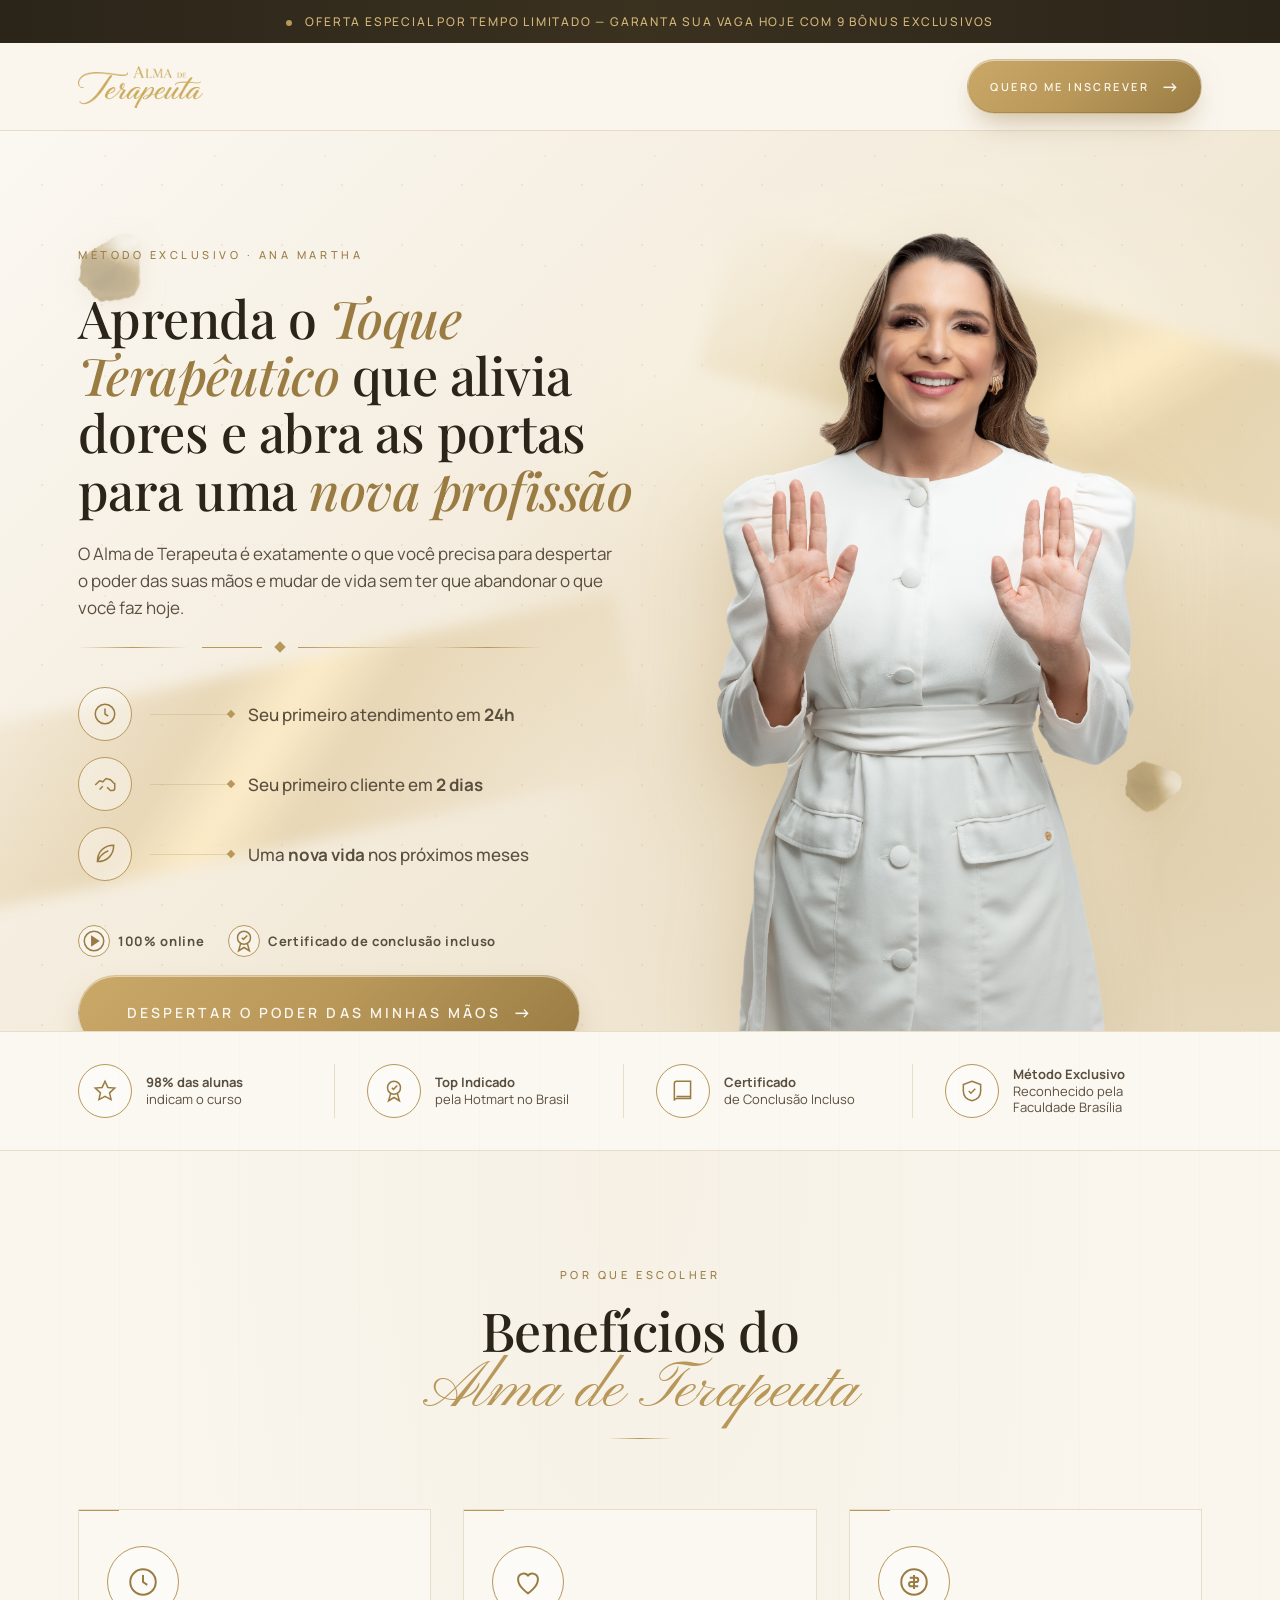
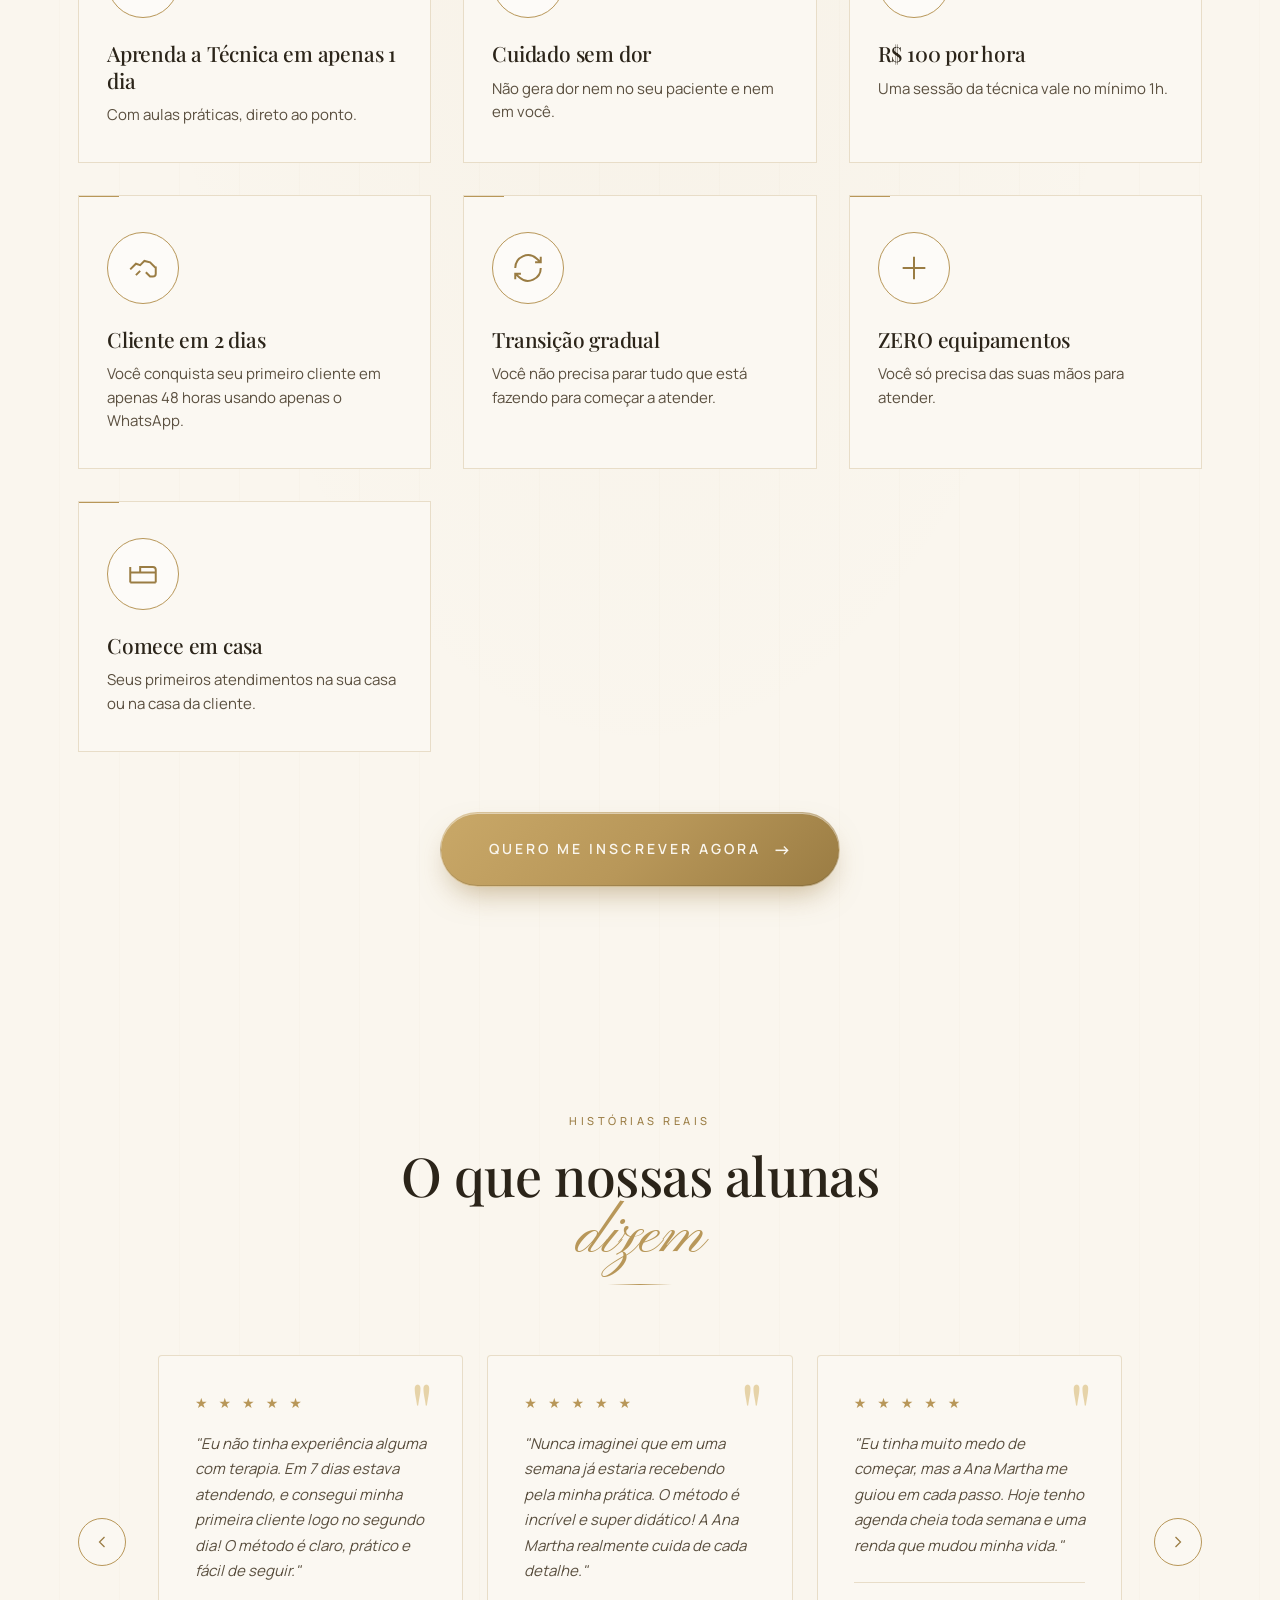
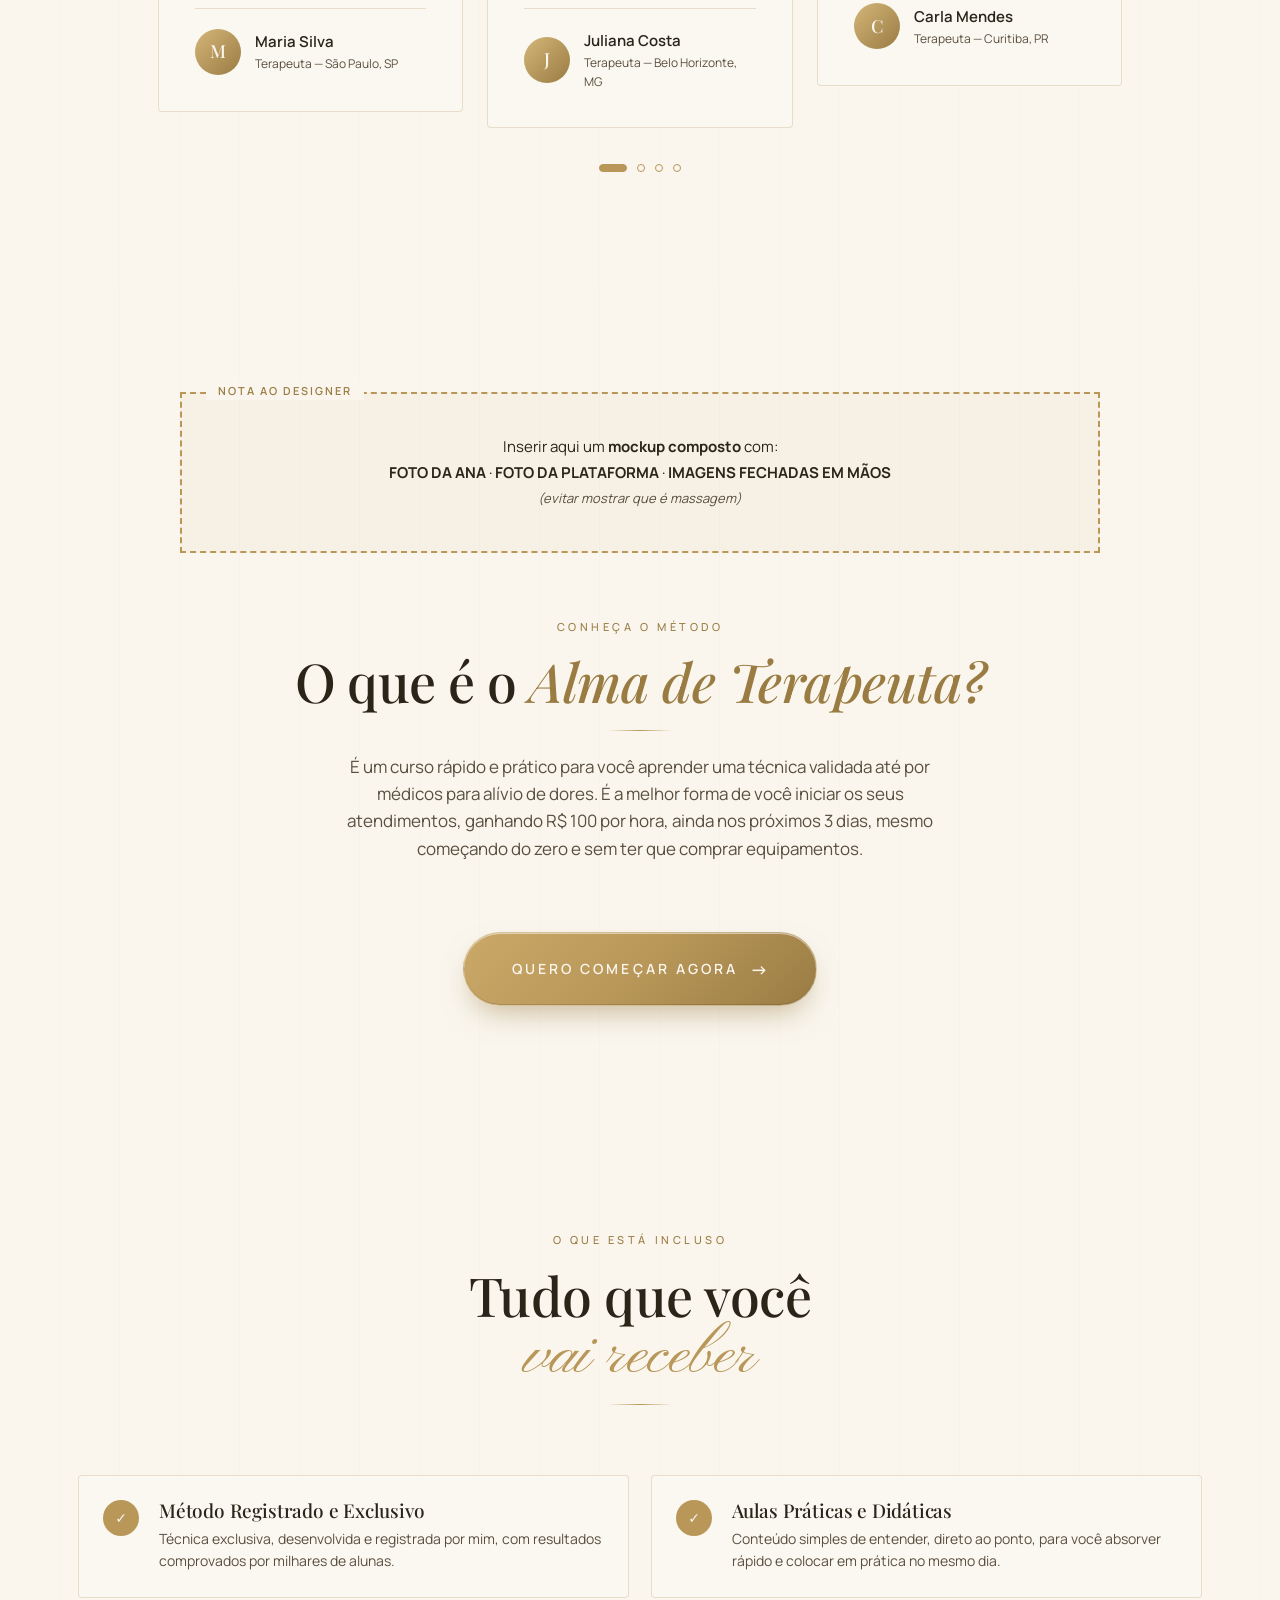
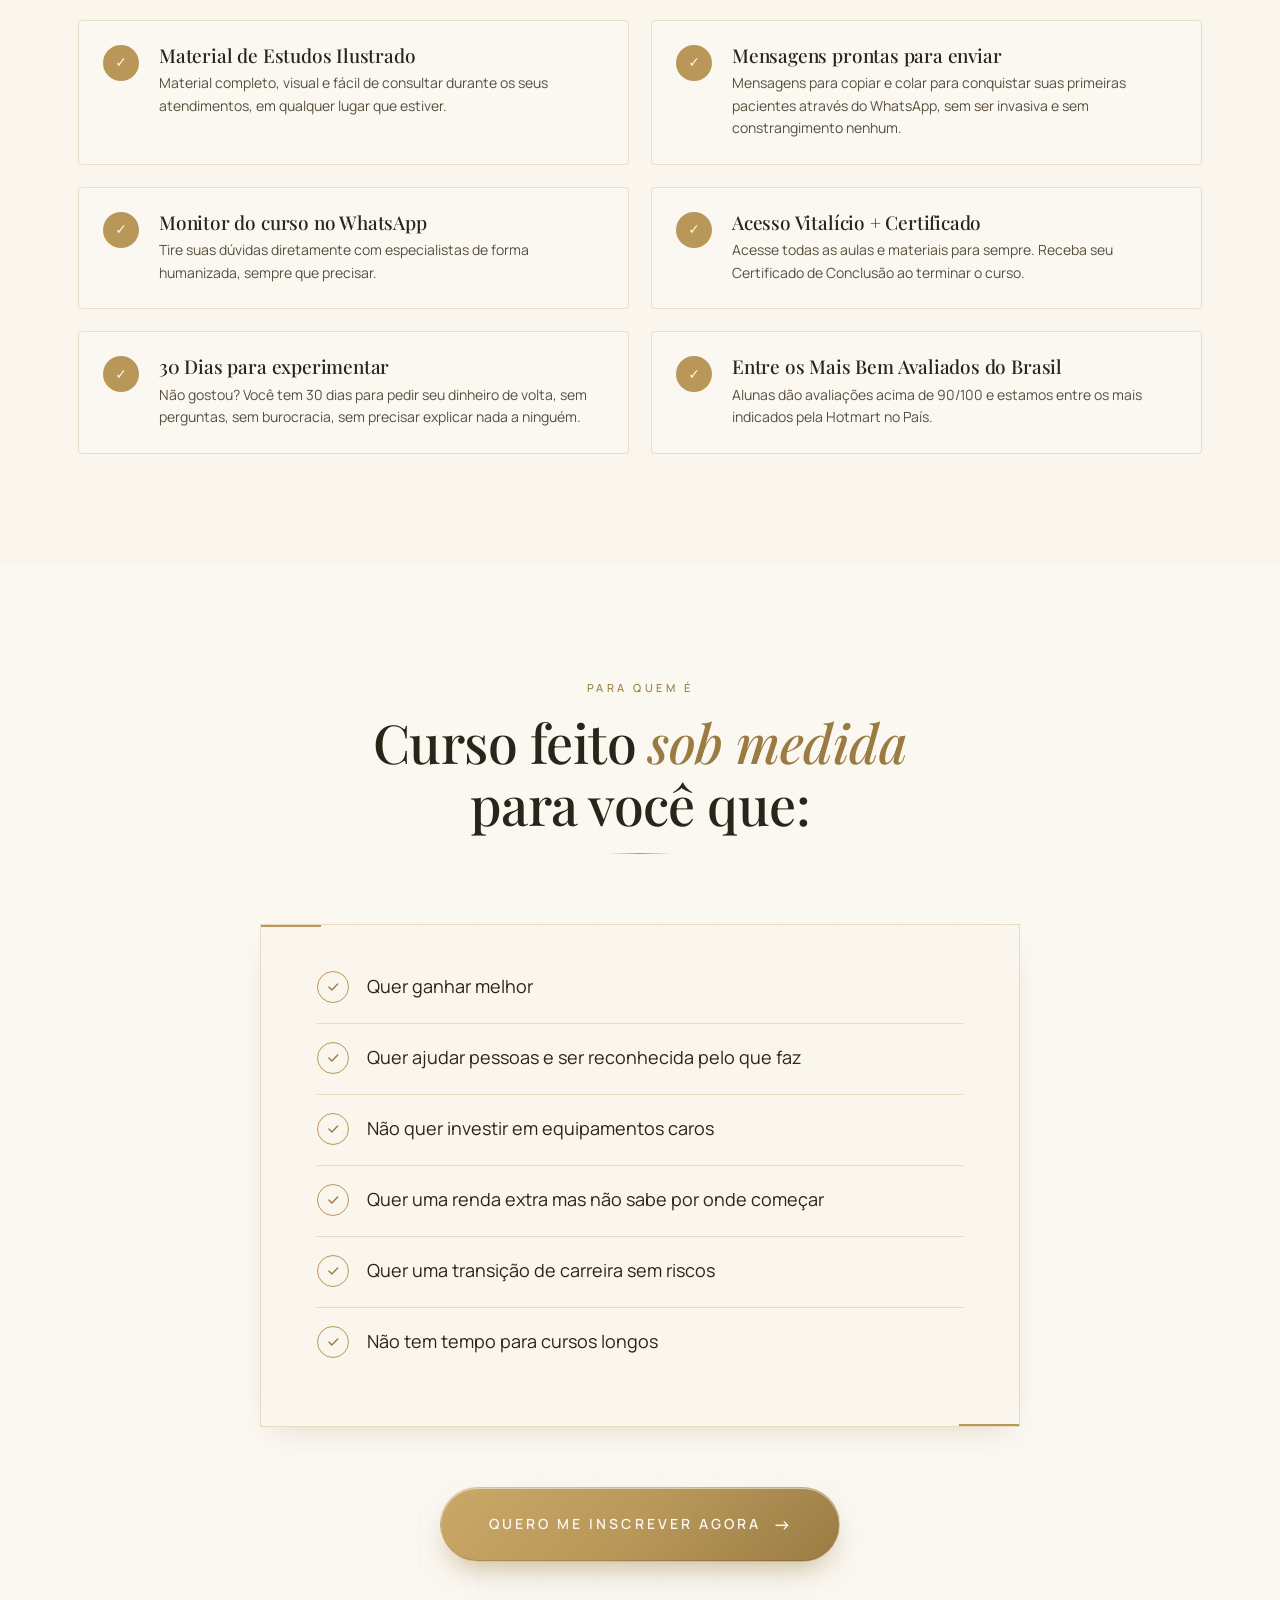
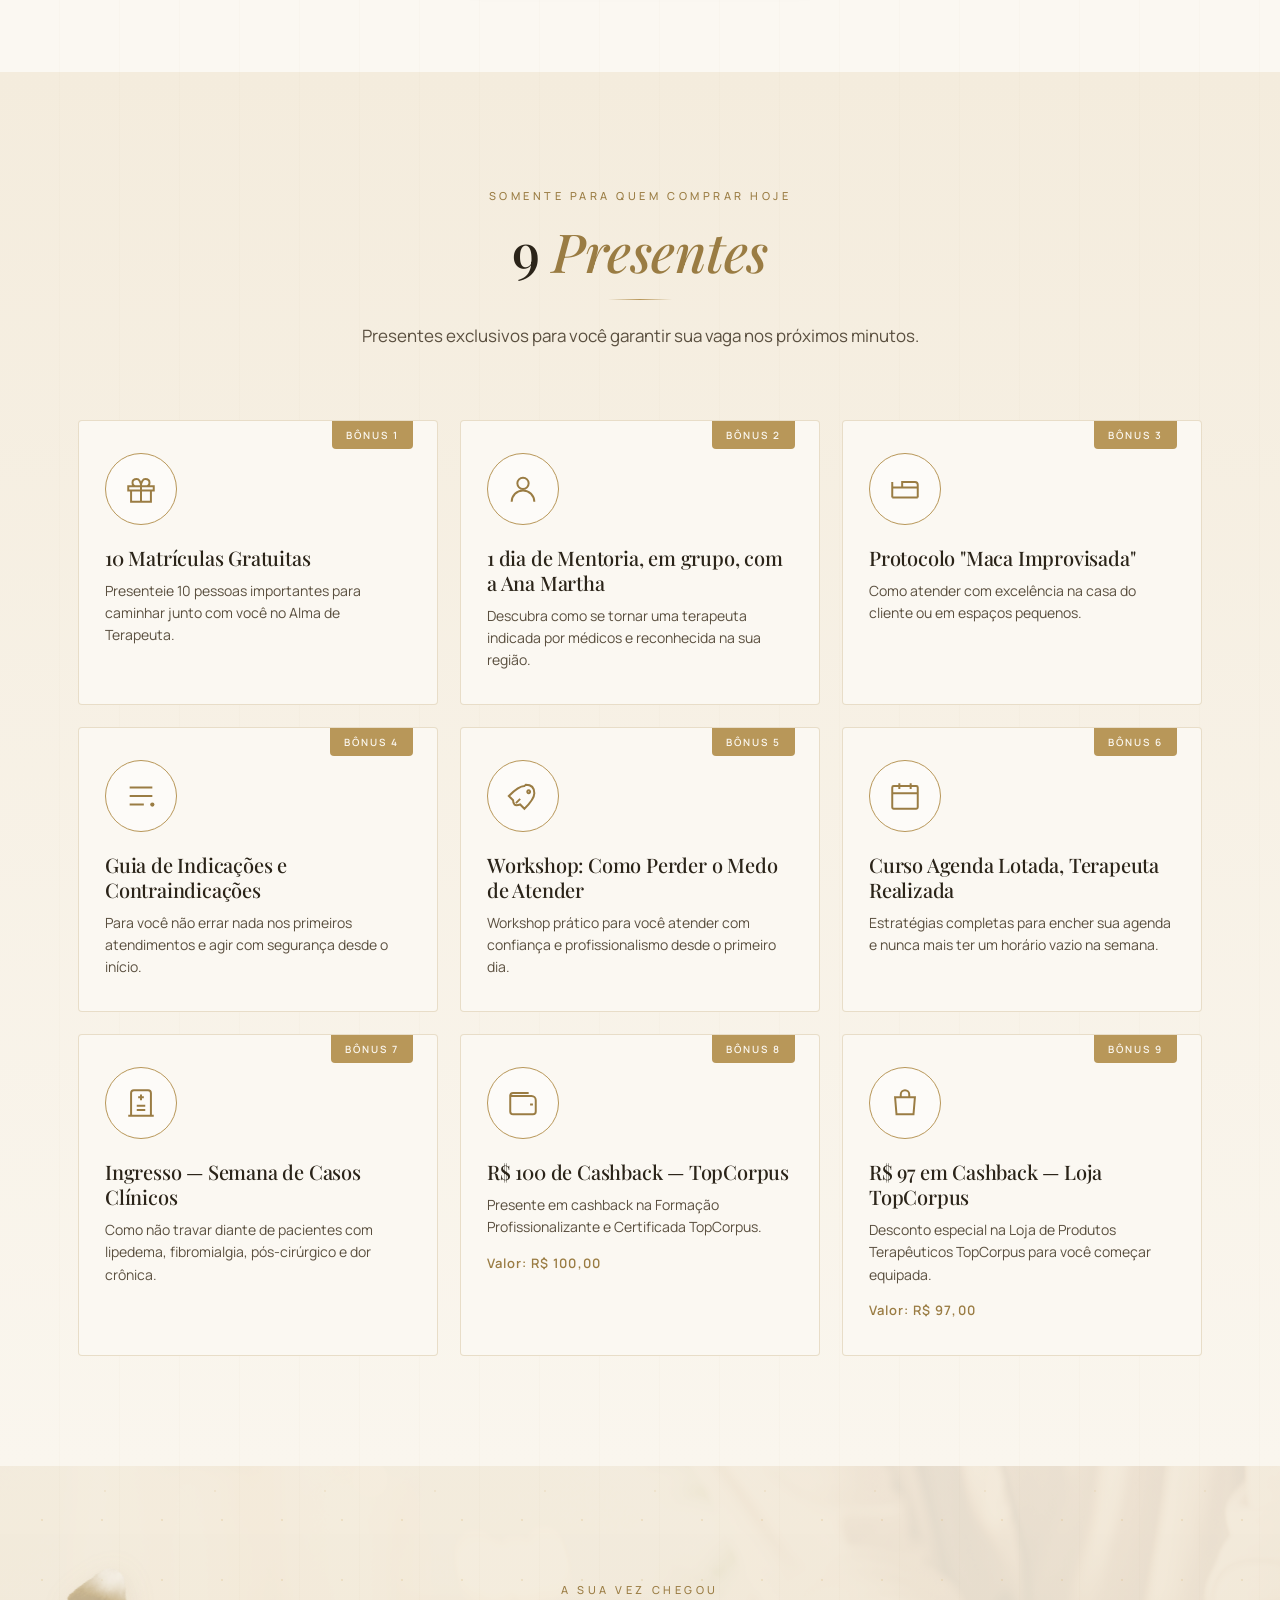
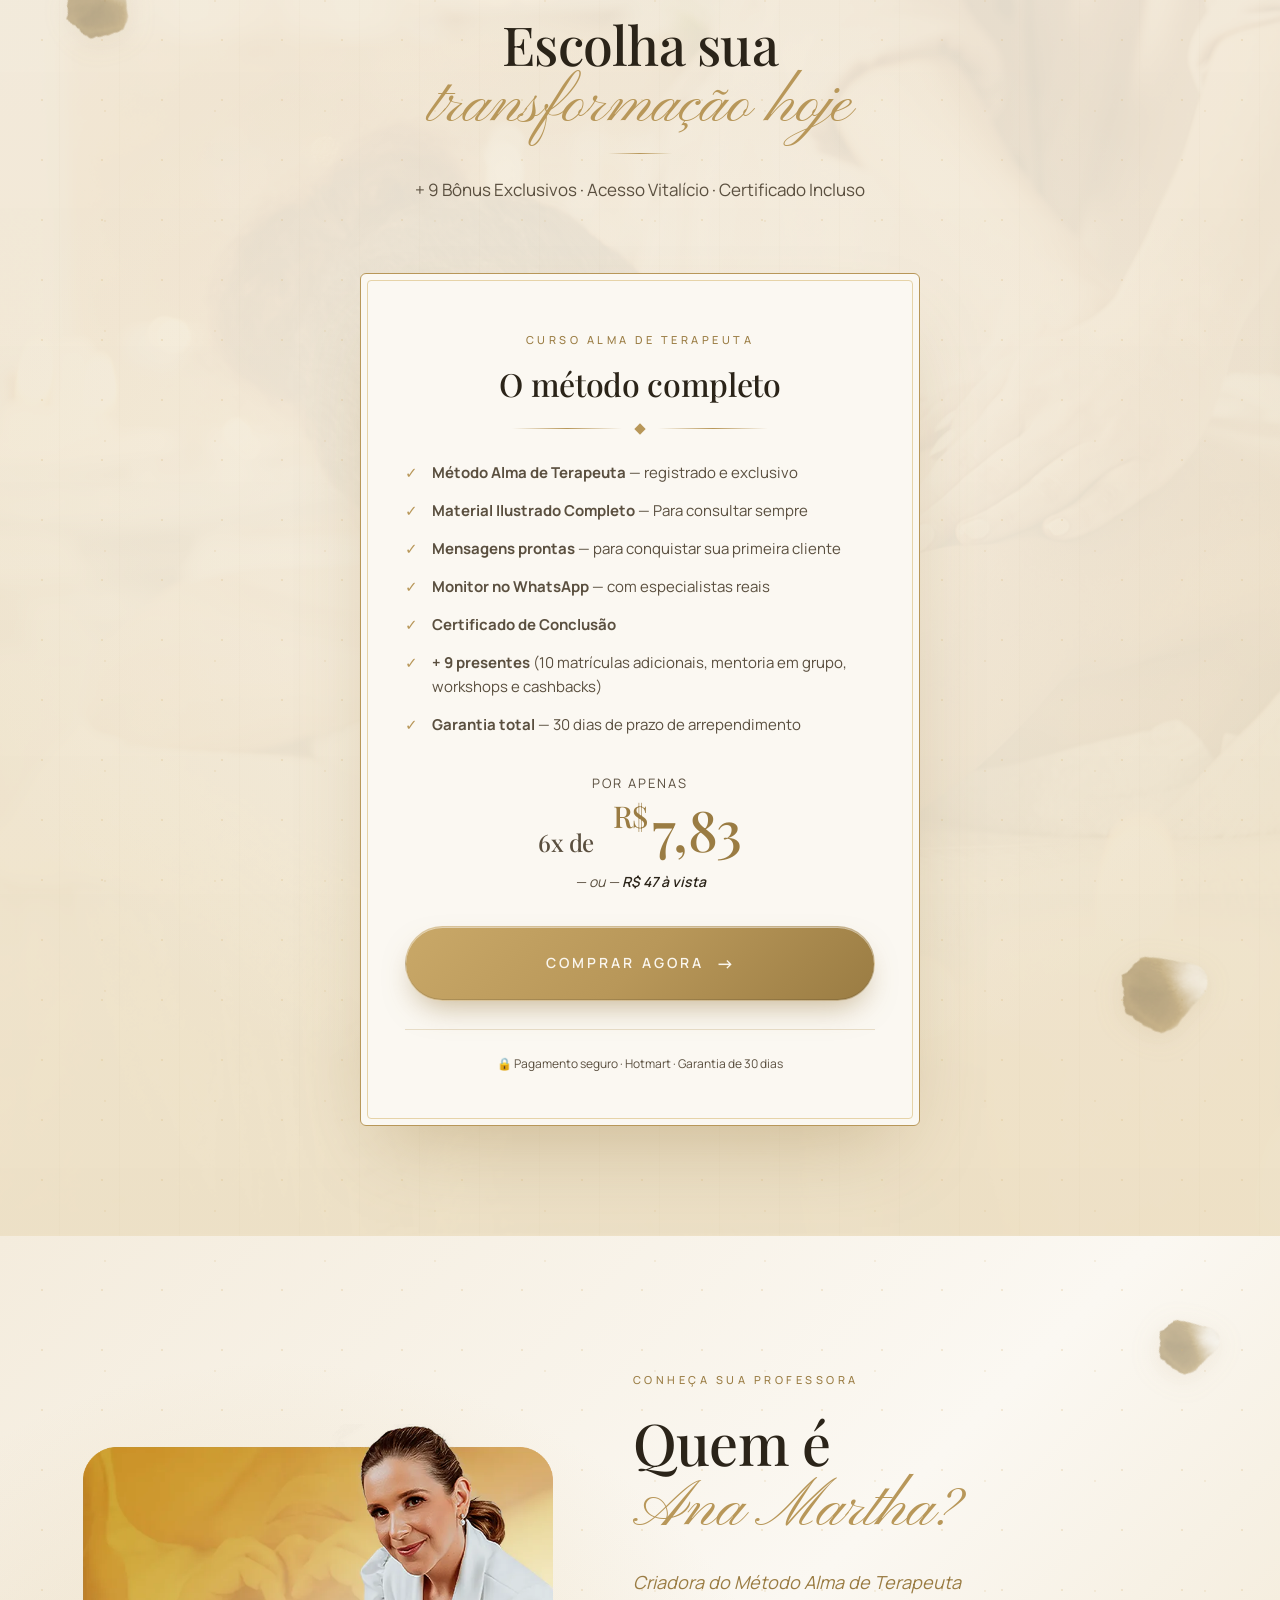
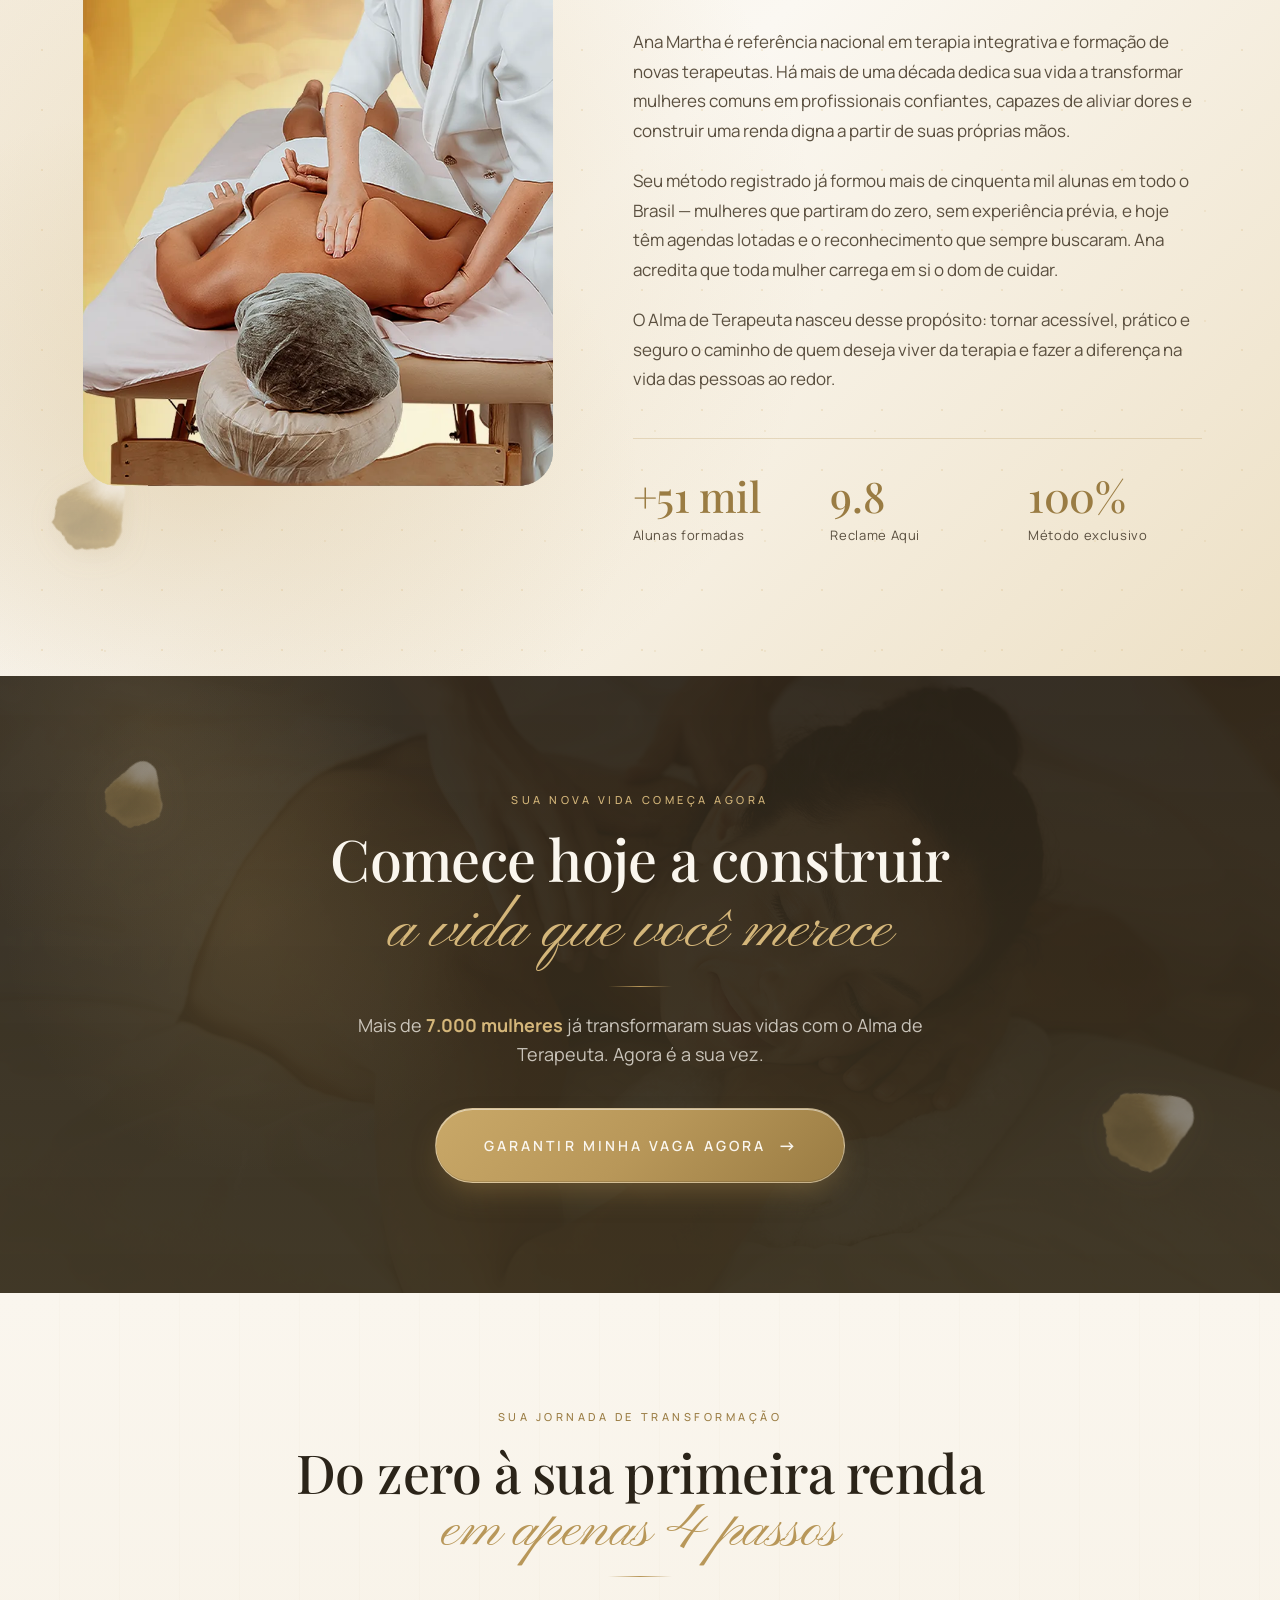
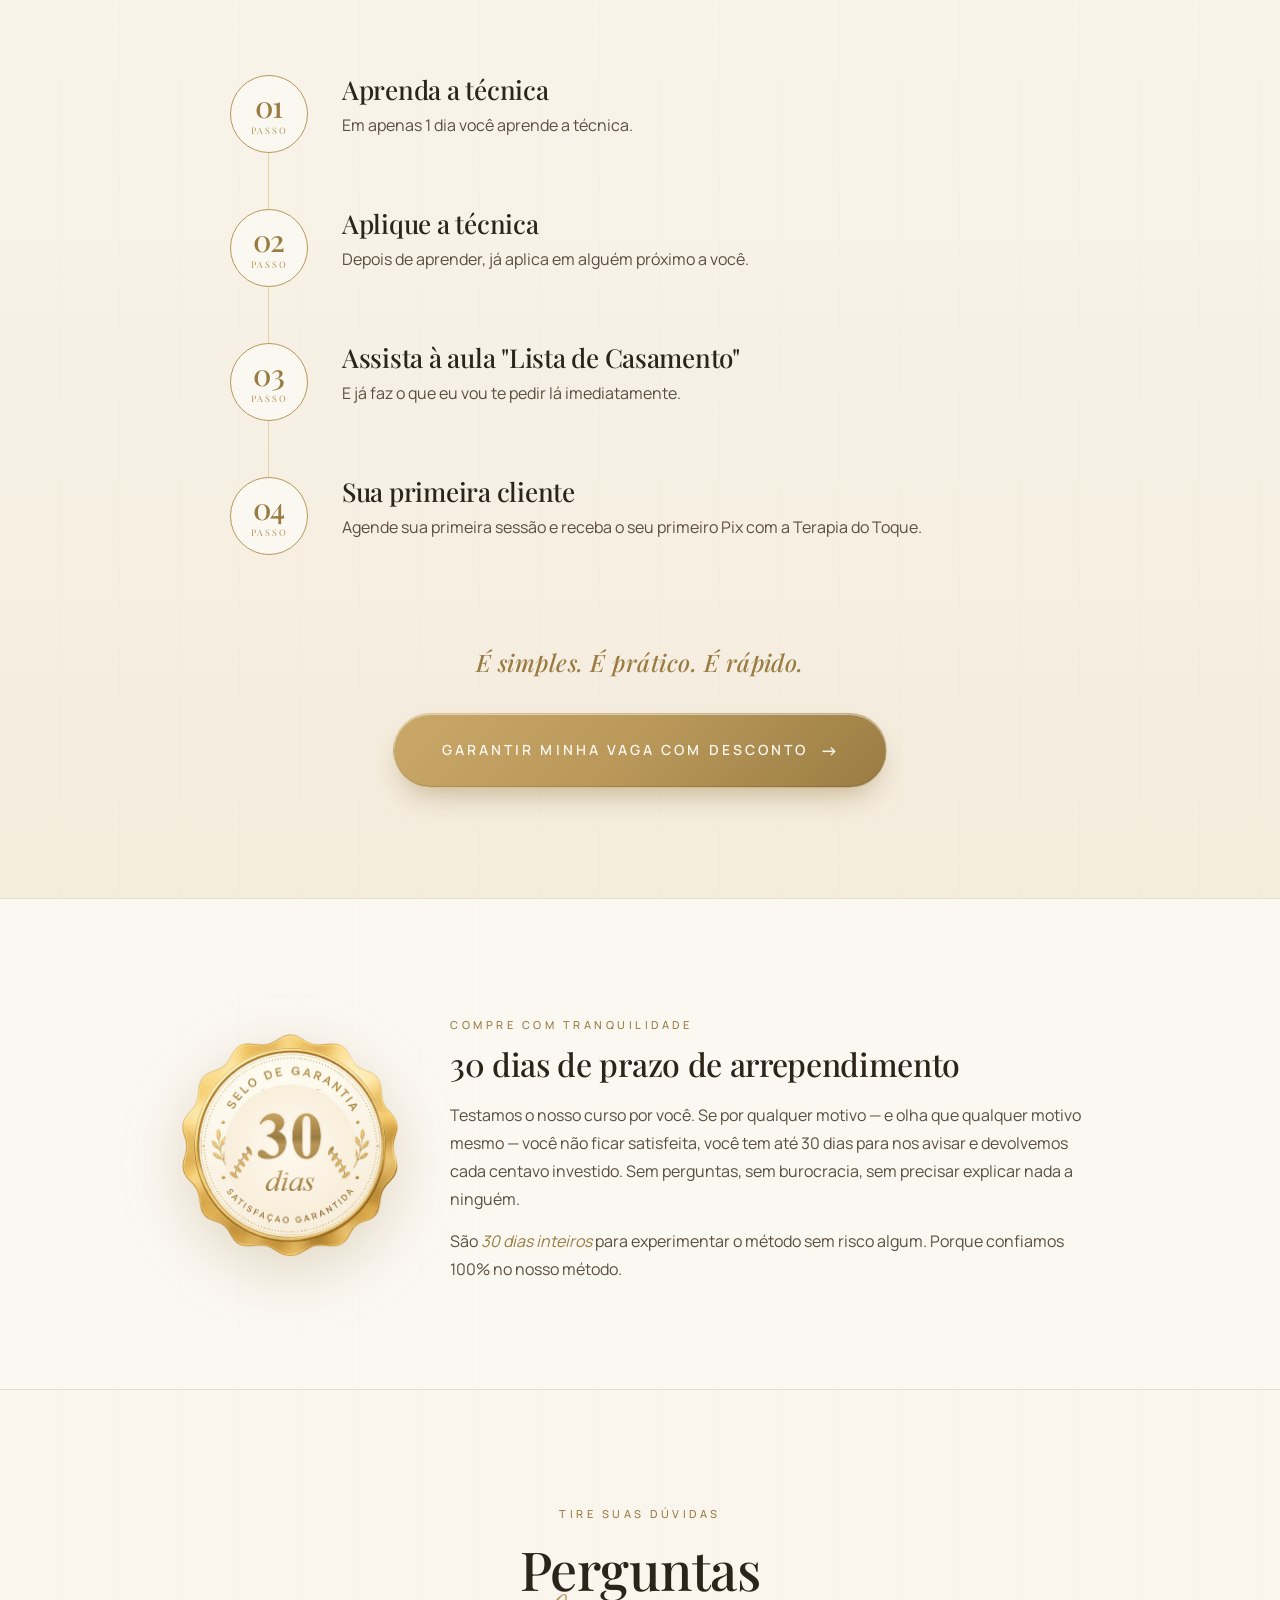
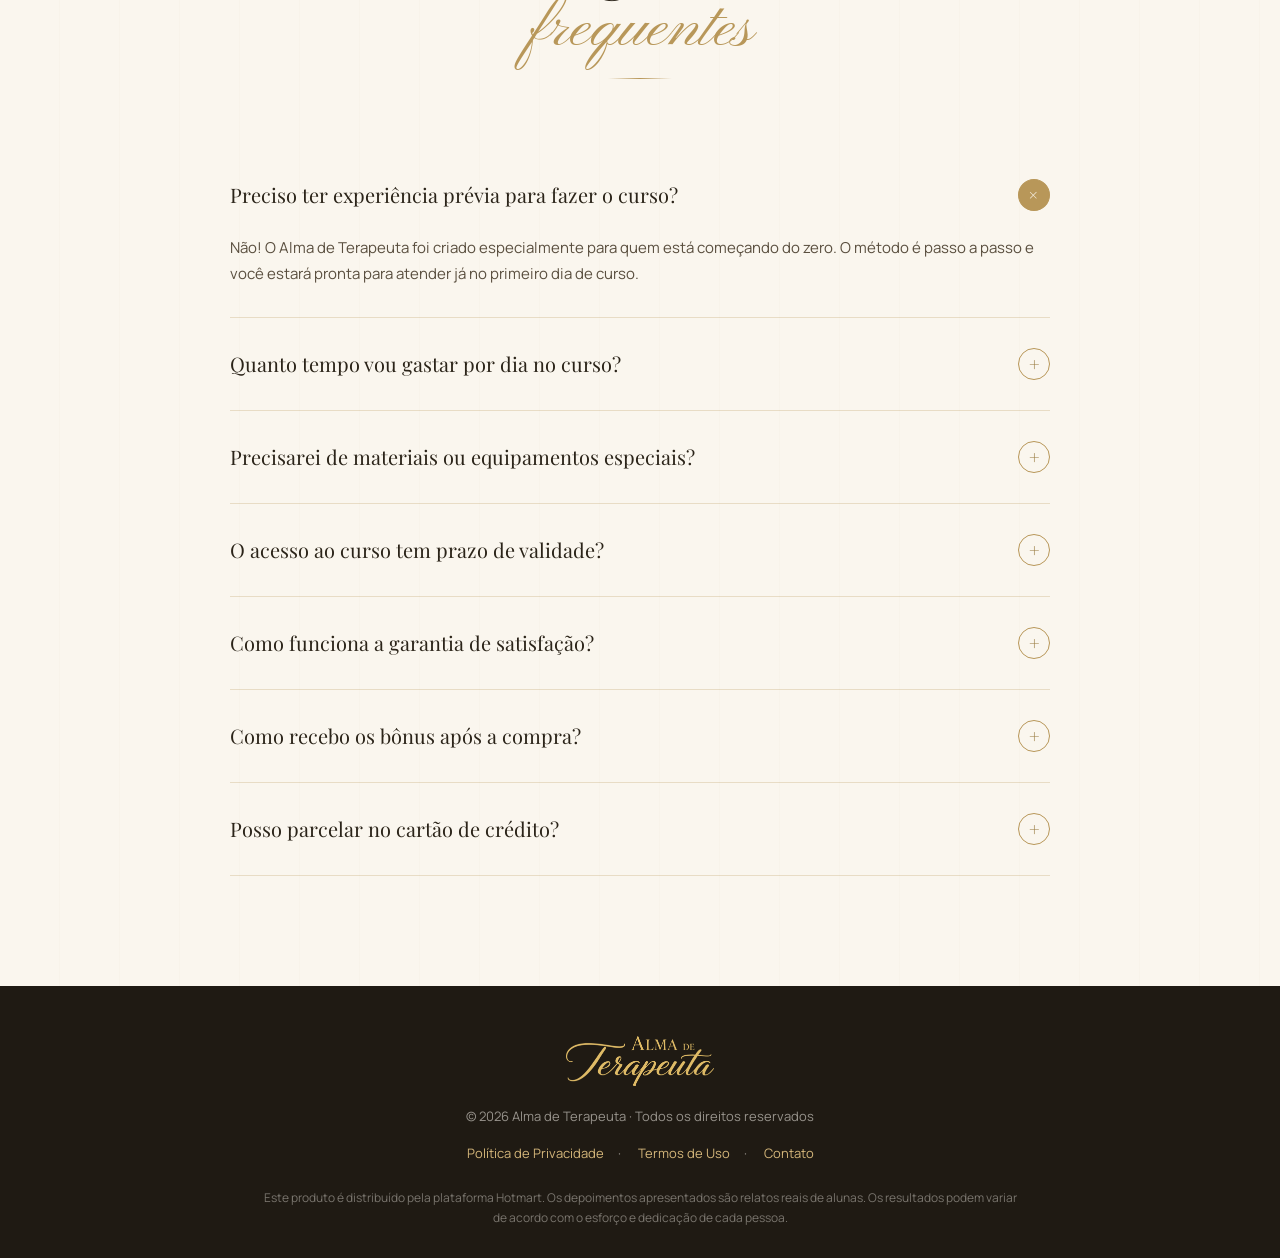
==== lt01v2/index.html @ 0733379e "Rename Index.html to index.html" ====
<!doctype html>
<html lang="pt-BR">
<head>
  <meta charset="utf-8">
  <meta name="viewport" content="width=device-width, initial-scale=1">
  <title>Alma de Terapeuta · Desperte o poder das suas mãos</title>
  <link rel="preconnect" href="https://fonts.googleapis.com">
  <link rel="preconnect" href="https://fonts.gstatic.com" crossorigin>
  <link href="https://fonts.googleapis.com/css2?family=Playfair+Display:ital,wght@0,400;0,500;0,600;1,400&family=Manrope:wght@300;400;500;600;700&family=Pinyon+Script&display=swap" rel="stylesheet">
  <link rel="stylesheet" href="styles.css">
</head>
<body>

  <!-- ===== Promo bar ===== -->
  <div class="promo-bar">
    <span class="pulse-dot"></span>
    OFERTA ESPECIAL POR TEMPO LIMITADO — GARANTA SUA VAGA HOJE COM 9 BÔNUS EXCLUSIVOS
  </div>

  <!-- ===== Nav ===== -->
  <nav class="nav">
    <div class="nav-inner">
      <a href="#" class="nav-logo" aria-label="Alma de Terapeuta">
        <img src="assets/logo.png" alt="Alma de Terapeuta">
      </a>
      <a href="#oferta" class="btn nav-cta">Quero me inscrever <span class="arrow">→</span></a>
    </div>
  </nav>

  <!-- ===== Hero ===== -->
  <header class="hero">
    <div class="ana-bg"></div>
    <div class="sparkles"></div>

    <div class="petal float" style="top:12%; left:6%; width:70px; --rot:-20deg; transform:rotate(-20deg);">
      <img src="assets/petala.webp" alt="">
    </div>
    <div class="petal float-rev" style="top:70%; right:8%; width:55px; z-index:3; --rot:30deg; transform:rotate(30deg);">
      <img src="assets/petala.webp" alt="">
    </div>

    <div class="ribbon" style="top:60%; left:-10%; width:60%; height:180px; transform:rotate(-12deg);"></div>
    <div class="ribbon" style="top:20%; right:-15%; width:60%; height:160px; transform:rotate(15deg);"></div>

    <div class="container">
      <div class="hero-grid">
        <div class="hero-text reveal in" style="width:569px; height:739px;">
          <span class="smallcaps">Método Exclusivo · Ana Martha</span>
          <h1 class="serif" style="font-size:52px; line-height:1.1;">
            Aprenda o <em style="font-style:italic; color:var(--gold-deep);">Toque Terapêutico</em> que alivia dores e abra as portas para uma <em style="font-style:italic; color:var(--gold-deep);">nova profissão</em>
          </h1>
          <p style="margin-top:22px; font-size:17px; color:var(--ink-soft); line-height:1.6; max-width:540px;">
            O Alma de Terapeuta é exatamente o que você precisa para despertar o poder das suas mãos e mudar de vida sem ter que abandonar o que você faz hoje.
          </p>
          <div class="divider-ornament" style="justify-content:flex-start;">
            <span style="width:60px; height:1px; background:var(--gold);"></span>
            <span class="diamond"></span>
            <span style="flex:1; max-width:120px; height:1px; background:linear-gradient(to right, var(--gold), transparent);"></span>
          </div>

          <ul class="hero-list" style="width:auto; height:auto;">
            <li>
              <span class="icon-circle">
                <svg viewBox="0 0 24 24"><circle cx="12" cy="12" r="9"/><path d="M12 7v5l3 2"/></svg>
              </span>
              <span class="line"></span>
              <span class="label">Seu primeiro atendimento em <strong>24h</strong></span>
            </li>
            <li>
              <span class="icon-circle">
                <svg viewBox="0 0 24 24"><path d="M3 13l4-4 3 1 3-3 4 1 4 4M7 17l3-3M21 11v5a2 2 0 0 1-2 2h-2l-3-3"/></svg>
              </span>
              <span class="line"></span>
              <span class="label">Seu primeiro cliente em <strong>2 dias</strong></span>
            </li>
            <li>
              <span class="icon-circle">
                <svg viewBox="0 0 24 24"><path d="M5 19c0-9 6-15 15-15 0 9-6 15-15 15zM5 19c2-5 5-8 10-10"/></svg>
              </span>
              <span class="line"></span>
              <span class="label">Uma <strong>nova vida</strong> nos próximos meses</span>
            </li>
          </ul>

          <div style="display:flex; gap:24px; align-items:center; margin:20px 0 18px; flex-wrap:wrap;">
            <span style="display:inline-flex; align-items:center; gap:8px; font-size:13px; color:var(--ink-soft); letter-spacing:0.05em;">
              <span class="icon-circle" style="width:32px; height:32px;">
                <svg viewBox="0 0 24 24"><circle cx="12" cy="12" r="9"/><path d="M10 8l6 4-6 4V8z" fill="currentColor"/></svg>
              </span>
              <strong>100% online</strong>
            </span>
            <span style="display:inline-flex; align-items:center; gap:8px; font-size:13px; color:var(--ink-soft); letter-spacing:0.05em;">
              <span class="icon-circle" style="width:32px; height:32px;">
                <svg viewBox="0 0 24 24"><circle cx="12" cy="9" r="6"/><path d="M9 14l-2 7 5-3 5 3-2-7M10 9l1.5 1.5L15 7"/></svg>
              </span>
              <strong>Certificado de conclusão incluso</strong>
            </span>
          </div>

          <a href="#oferta" class="btn btn-lg">Despertar o poder das minhas mãos <span class="arrow">→</span></a>
          <p style="margin-top:20px; font-size:13px; color:var(--ink-soft); letter-spacing:0.05em;">
            🔒 Pagamento 100% seguro · Garantia de satisfação · +51 mil alunas formadas
          </p>
        </div>

        <div class="hero-photo-wrap reveal in" style="background:transparent; box-shadow:none; overflow:visible; aspect-ratio:auto; align-self:end; margin-bottom:-1px;">
          <img src="assets/ana_hero.png" alt="Ana Martha" style="width:115%; max-width:none; margin-left:-7%; height:auto; display:block; position:relative; z-index:2; filter:drop-shadow(0 30px 40px rgba(154,124,67,0.25));">
        </div>
      </div>
    </div>
  </header>

  <!-- ===== Trust strip ===== -->
  <section class="trust">
    <div class="container">
      <div class="trust-grid">
        <div class="trust-item">
          <span class="icon-circle">
            <svg viewBox="0 0 24 24"><path d="M12 3l2.6 5.7 6.4.6-4.8 4.4 1.4 6.3L12 17l-5.6 3 1.4-6.3L3 9.3l6.4-.6L12 3z"/></svg>
          </span>
          <div class="label"><strong>98% das alunas</strong><br>indicam o curso</div>
        </div>
        <div class="trust-item">
          <span class="icon-circle">
            <svg viewBox="0 0 24 24"><circle cx="12" cy="9" r="6"/><path d="M9 14l-2 7 5-3 5 3-2-7M10 9l1.5 1.5L15 7"/></svg>
          </span>
          <div class="label"><strong>Top Indicado</strong><br>pela Hotmart no Brasil</div>
        </div>
        <div class="trust-item">
          <span class="icon-circle">
            <svg viewBox="0 0 24 24"><path d="M4 5a2 2 0 0 1 2-2h13v16H6a2 2 0 0 0-2 2V5zM6 17h13"/></svg>
          </span>
          <div class="label"><strong>Certificado</strong><br>de Conclusão Incluso</div>
        </div>
        <div class="trust-item">
          <span class="icon-circle">
            <svg viewBox="0 0 24 24"><path d="M12 3l8 3v6c0 5-3.5 8-8 9-4.5-1-8-4-8-9V6l8-3zM9 12l2 2 4-4"/></svg>
          </span>
          <div class="label"><strong>Método Exclusivo</strong><br>Reconhecido pela Faculdade Brasília</div>
        </div>
      </div>
    </div>
  </section>

  <!-- ===== Benefits ===== -->
  <section class="section benefits-section">
    <div class="container">
      <div class="section-head reveal">
        <span class="smallcaps">Por que escolher</span>
        <h2 class="serif">
          Benefícios do<br>
          <span class="script" style="font-size:1.2em;">Alma de Terapeuta</span>
        </h2>
        <div class="gold-line"></div>
      </div>

      <div class="benefits-grid">
        <div class="benefit-card reveal">
          <span class="icon-circle lg">
            <svg viewBox="0 0 24 24"><circle cx="12" cy="12" r="9"/><path d="M12 7v5l3 2"/></svg>
          </span>
          <h3 class="serif">Aprenda a Técnica em apenas 1 dia</h3>
          <p>Com aulas práticas, direto ao ponto.</p>
        </div>
        <div class="benefit-card reveal">
          <span class="icon-circle lg">
            <svg viewBox="0 0 24 24"><path d="M12 20s-7-4.5-7-10a4 4 0 0 1 7-2.6A4 4 0 0 1 19 10c0 5.5-7 10-7 10z"/></svg>
          </span>
          <h3 class="serif">Cuidado sem dor</h3>
          <p>Não gera dor nem no seu paciente e nem em você.</p>
        </div>
        <div class="benefit-card reveal">
          <span class="icon-circle lg">
            <svg viewBox="0 0 24 24"><circle cx="12" cy="12" r="9"/><path d="M12 7v10M9 9h4.5a1.5 1.5 0 1 1 0 3H10a1.5 1.5 0 1 0 0 3h5"/></svg>
          </span>
          <h3 class="serif">R$ 100 por hora</h3>
          <p>Uma sessão da técnica vale no mínimo 1h.</p>
        </div>
        <div class="benefit-card reveal">
          <span class="icon-circle lg">
            <svg viewBox="0 0 24 24"><path d="M3 13l4-4 3 1 3-3 4 1 4 4M7 17l3-3M21 11v5a2 2 0 0 1-2 2h-2l-3-3"/></svg>
          </span>
          <h3 class="serif">Cliente em 2 dias</h3>
          <p>Você conquista seu primeiro cliente em apenas 48 horas usando apenas o WhatsApp.</p>
        </div>
        <div class="benefit-card reveal">
          <span class="icon-circle lg">
            <svg viewBox="0 0 24 24"><path d="M3 12a9 9 0 0 1 15-6.7L21 8M21 12a9 9 0 0 1-15 6.7L3 16M21 4v4h-4M3 20v-4h4"/></svg>
          </span>
          <h3 class="serif">Transição gradual</h3>
          <p>Você não precisa parar tudo que está fazendo para começar a atender.</p>
        </div>
        <div class="benefit-card reveal">
          <span class="icon-circle lg">
            <svg viewBox="0 0 24 24"><path d="M12 4v16M4 12h16"/></svg>
          </span>
          <h3 class="serif">ZERO equipamentos</h3>
          <p>Você só precisa das suas mãos para atender.</p>
        </div>
        <div class="benefit-card reveal">
          <span class="icon-circle lg">
            <svg viewBox="0 0 24 24"><path d="M3 18v-7h18v7M3 18h18M3 11V7M21 11V9a2 2 0 0 0-2-2h-9v4"/></svg>
          </span>
          <h3 class="serif">Comece em casa</h3>
          <p>Seus primeiros atendimentos na sua casa ou na casa da cliente.</p>
        </div>
      </div>

      <div style="text-align:center; margin-top:60px;" class="reveal">
        <a href="#oferta" class="btn btn-lg">Quero me inscrever agora <span class="arrow">→</span></a>
      </div>
    </div>
  </section>

  <!-- ===== Testimonials ===== -->
  <section class="section testimonials-section">
    <div class="container">
      <div class="section-head reveal">
        <span class="smallcaps">Histórias reais</span>
        <h2 class="serif">
          O que nossas alunas<br>
          <span class="script" style="font-size:1.2em;">dizem</span>
        </h2>
        <div class="gold-line"></div>
      </div>

      <div class="testi-carousel reveal">
        <button class="testi-arrow testi-arrow-prev" aria-label="Anterior">
          <svg viewBox="0 0 24 24" width="20" height="20" fill="none" stroke="currentColor" stroke-width="1.5"><path d="M15 18l-6-6 6-6"/></svg>
        </button>

        <div class="testi-viewport">
          <div class="testi-track" id="testi-track">
            <div class="testi-slide">
              <div class="testi">
                <div class="testi-quote">"</div>
                <div class="testi-stars">★ ★ ★ ★ ★</div>
                <p class="testi-text">"Eu não tinha experiência alguma com terapia. Em 7 dias estava atendendo, e consegui minha primeira cliente logo no segundo dia! O método é claro, prático e fácil de seguir."</p>
                <div class="testi-author">
                  <span class="testi-avatar serif">M</span>
                  <div>
                    <div class="testi-name">Maria Silva</div>
                    <div class="testi-loc">Terapeuta — São Paulo, SP</div>
                  </div>
                </div>
              </div>
            </div>
            <div class="testi-slide">
              <div class="testi">
                <div class="testi-quote">"</div>
                <div class="testi-stars">★ ★ ★ ★ ★</div>
                <p class="testi-text">"Nunca imaginei que em uma semana já estaria recebendo pela minha prática. O método é incrível e super didático! A Ana Martha realmente cuida de cada detalhe."</p>
                <div class="testi-author">
                  <span class="testi-avatar serif">J</span>
                  <div>
                    <div class="testi-name">Juliana Costa</div>
                    <div class="testi-loc">Terapeuta — Belo Horizonte, MG</div>
                  </div>
                </div>
              </div>
            </div>
            <div class="testi-slide">
              <div class="testi">
                <div class="testi-quote">"</div>
                <div class="testi-stars">★ ★ ★ ★ ★</div>
                <p class="testi-text">"Eu tinha muito medo de começar, mas a Ana Martha me guiou em cada passo. Hoje tenho agenda cheia toda semana e uma renda que mudou minha vida."</p>
                <div class="testi-author">
                  <span class="testi-avatar serif">C</span>
                  <div>
                    <div class="testi-name">Carla Mendes</div>
                    <div class="testi-loc">Terapeuta — Curitiba, PR</div>
                  </div>
                </div>
              </div>
            </div>
            <div class="testi-slide">
              <div class="testi">
                <div class="testi-quote">"</div>
                <div class="testi-stars">★ ★ ★ ★ ★</div>
                <p class="testi-text">"Comecei sem experiência alguma. Hoje tenho uma clientela fiel e uma renda que mudou completamente minha vida. Recomendo de olhos fechados."</p>
                <div class="testi-author">
                  <span class="testi-avatar serif">A</span>
                  <div>
                    <div class="testi-name">Amanda Ferreira</div>
                    <div class="testi-loc">Terapeuta — Rio de Janeiro, RJ</div>
                  </div>
                </div>
              </div>
            </div>
            <div class="testi-slide">
              <div class="testi">
                <div class="testi-quote">"</div>
                <div class="testi-stars">★ ★ ★ ★ ★</div>
                <p class="testi-text">"O suporte no WhatsApp é excepcional. Me senti acompanhada em cada dúvida. Curso nota 10, sem dúvidas! Me trouxe segurança em todos os atendimentos."</p>
                <div class="testi-author">
                  <span class="testi-avatar serif">F</span>
                  <div>
                    <div class="testi-name">Fernanda Lima</div>
                    <div class="testi-loc">Terapeuta — Salvador, BA</div>
                  </div>
                </div>
              </div>
            </div>
            <div class="testi-slide">
              <div class="testi">
                <div class="testi-quote">"</div>
                <div class="testi-stars">★ ★ ★ ★ ★</div>
                <p class="testi-text">"O material ilustrado é tudo! Uso durante os atendimentos e me sinto muito mais segura e profissional. Foi a melhor decisão que tomei nos últimos anos."</p>
                <div class="testi-author">
                  <span class="testi-avatar serif">P</span>
                  <div>
                    <div class="testi-name">Patricia Souza</div>
                    <div class="testi-loc">Terapeuta — Porto Alegre, RS</div>
                  </div>
                </div>
              </div>
            </div>
          </div>
        </div>

        <button class="testi-arrow testi-arrow-next" aria-label="Próximo">
          <svg viewBox="0 0 24 24" width="20" height="20" fill="none" stroke="currentColor" stroke-width="1.5"><path d="M9 6l6 6-6 6"/></svg>
        </button>
      </div>

      <div class="testi-dots" id="testi-dots"></div>
    </div>
  </section>

  <!-- ===== VSL ===== -->
  <section class="section">
    <div class="container">
      <div class="designer-note reveal" style="margin:0 auto 60px; max-width:920px; border:2px dashed var(--gold); background:rgba(184,151,89,0.06); padding:40px 32px; text-align:center; position:relative;">
        <span style="position:absolute; top:-12px; left:24px; background:var(--cream); padding:0 12px; font-size:11px; letter-spacing:0.18em; color:var(--gold-deep); font-weight:600;">NOTA AO DESIGNER</span>
        <p style="margin:0; color:var(--ink); font-size:15px; line-height:1.7; font-family:inherit; font-style:normal;">
          Inserir aqui um <strong>mockup composto</strong> com:<br>
          <strong>FOTO DA ANA</strong> · <strong>FOTO DA PLATAFORMA</strong> · <strong>IMAGENS FECHADAS EM MÃOS</strong>
          <br>
          <span style="color:var(--ink-soft); font-size:13px; font-style:italic;">(evitar mostrar que é massagem)</span>
        </p>
      </div>

      <div class="section-head reveal">
        <span class="smallcaps">Conheça o método</span>
        <h2 class="serif">
          O que é o <em style="font-style:italic; color:var(--gold-deep);">Alma de Terapeuta?</em>
        </h2>
        <div class="gold-line"></div>
        <p>
          É um curso rápido e prático para você aprender uma técnica validada até por médicos para alívio de dores. É a melhor forma de você iniciar os seus atendimentos, ganhando R$ 100 por hora, ainda nos próximos 3 dias, mesmo começando do zero e sem ter que comprar equipamentos.
        </p>
      </div>

      <div style="text-align:center; margin-top:20px;" class="reveal">
        <a href="#oferta" class="btn btn-lg">Quero começar agora <span class="arrow">→</span></a>
      </div>
    </div>
  </section>

  <!-- ===== Includes ===== -->
  <section class="section">
    <div class="container">
      <div class="section-head reveal">
        <span class="smallcaps">O que está incluso</span>
        <h2 class="serif">
          Tudo que você<br>
          <span class="script" style="font-size:1.2em;">vai receber</span>
        </h2>
        <div class="gold-line"></div>
      </div>
      <div class="includes-grid">
        <div class="include-item reveal">
          <span class="include-check">✓</span>
          <div>
            <h4 class="serif">Método Registrado e Exclusivo</h4>
            <p>Técnica exclusiva, desenvolvida e registrada por mim, com resultados comprovados por milhares de alunas.</p>
          </div>
        </div>
        <div class="include-item reveal">
          <span class="include-check">✓</span>
          <div>
            <h4 class="serif">Aulas Práticas e Didáticas</h4>
            <p>Conteúdo simples de entender, direto ao ponto, para você absorver rápido e colocar em prática no mesmo dia.</p>
          </div>
        </div>
        <div class="include-item reveal">
          <span class="include-check">✓</span>
          <div>
            <h4 class="serif">Material de Estudos Ilustrado</h4>
            <p>Material completo, visual e fácil de consultar durante os seus atendimentos, em qualquer lugar que estiver.</p>
          </div>
        </div>
        <div class="include-item reveal">
          <span class="include-check">✓</span>
          <div>
            <h4 class="serif">Mensagens prontas para enviar</h4>
            <p>Mensagens para copiar e colar para conquistar suas primeiras pacientes através do WhatsApp, sem ser invasiva e sem constrangimento nenhum.</p>
          </div>
        </div>
        <div class="include-item reveal">
          <span class="include-check">✓</span>
          <div>
            <h4 class="serif">Monitor do curso no WhatsApp</h4>
            <p>Tire suas dúvidas diretamente com especialistas de forma humanizada, sempre que precisar.</p>
          </div>
        </div>
        <div class="include-item reveal">
          <span class="include-check">✓</span>
          <div>
            <h4 class="serif">Acesso Vitalício + Certificado</h4>
            <p>Acesse todas as aulas e materiais para sempre. Receba seu Certificado de Conclusão ao terminar o curso.</p>
          </div>
        </div>
        <div class="include-item reveal">
          <span class="include-check">✓</span>
          <div>
            <h4 class="serif">30 Dias para experimentar</h4>
            <p>Não gostou? Você tem 30 dias para pedir seu dinheiro de volta, sem perguntas, sem burocracia, sem precisar explicar nada a ninguém.</p>
          </div>
        </div>
        <div class="include-item reveal">
          <span class="include-check">✓</span>
          <div>
            <h4 class="serif">Entre os Mais Bem Avaliados do Brasil</h4>
            <p>Alunas dão avaliações acima de 90/100 e estamos entre os mais indicados pela Hotmart no País.</p>
          </div>
        </div>
      </div>
    </div>
  </section>

  <!-- ===== Pains ===== -->
  <section class="section" style="background:var(--warm-white);">
    <div class="container">
      <div class="section-head reveal">
        <span class="smallcaps">Para quem é</span>
        <h2 class="serif">
          Curso feito <em style="font-style:italic; color:var(--gold-deep);">sob medida</em><br>
          para você que:
        </h2>
        <div class="gold-line"></div>
      </div>

      <div class="pains-board reveal" style="max-width:760px; margin:0 auto; background:var(--cream); border:1px solid var(--line); padding:48px 56px; position:relative; box-shadow:var(--shadow-soft);">
        <span style="position:absolute; top:0; left:0; width:60px; height:2px; background:var(--gold);"></span>
        <span style="position:absolute; bottom:0; right:0; width:60px; height:2px; background:var(--gold);"></span>
        <ul style="list-style:none; padding:0; margin:0; display:flex; flex-direction:column; gap:20px;">
          <li style="display:flex; align-items:flex-start; gap:18px; font-size:18px; color:var(--ink); line-height:1.5; padding-bottom:20px; border-bottom:1px solid var(--line);">
            <span style="flex-shrink:0; width:32px; height:32px; border-radius:50%; border:1px solid var(--gold); display:inline-flex; align-items:center; justify-content:center; color:var(--gold-deep); margin-top:-2px;">
              <svg width="14" height="14" viewBox="0 0 24 24" fill="none" stroke="currentColor" stroke-width="2.4" stroke-linecap="round" stroke-linejoin="round"><path d="M5 12l5 5L20 7"/></svg>
            </span>
            <span>Quer ganhar melhor</span>
          </li>
          <li style="display:flex; align-items:flex-start; gap:18px; font-size:18px; color:var(--ink); line-height:1.5; padding-bottom:20px; border-bottom:1px solid var(--line);">
            <span style="flex-shrink:0; width:32px; height:32px; border-radius:50%; border:1px solid var(--gold); display:inline-flex; align-items:center; justify-content:center; color:var(--gold-deep); margin-top:-2px;">
              <svg width="14" height="14" viewBox="0 0 24 24" fill="none" stroke="currentColor" stroke-width="2.4" stroke-linecap="round" stroke-linejoin="round"><path d="M5 12l5 5L20 7"/></svg>
            </span>
            <span>Quer ajudar pessoas e ser reconhecida pelo que faz</span>
          </li>
          <li style="display:flex; align-items:flex-start; gap:18px; font-size:18px; color:var(--ink); line-height:1.5; padding-bottom:20px; border-bottom:1px solid var(--line);">
            <span style="flex-shrink:0; width:32px; height:32px; border-radius:50%; border:1px solid var(--gold); display:inline-flex; align-items:center; justify-content:center; color:var(--gold-deep); margin-top:-2px;">
              <svg width="14" height="14" viewBox="0 0 24 24" fill="none" stroke="currentColor" stroke-width="2.4" stroke-linecap="round" stroke-linejoin="round"><path d="M5 12l5 5L20 7"/></svg>
            </span>
            <span>Não quer investir em equipamentos caros</span>
          </li>
          <li style="display:flex; align-items:flex-start; gap:18px; font-size:18px; color:var(--ink); line-height:1.5; padding-bottom:20px; border-bottom:1px solid var(--line);">
            <span style="flex-shrink:0; width:32px; height:32px; border-radius:50%; border:1px solid var(--gold); display:inline-flex; align-items:center; justify-content:center; color:var(--gold-deep); margin-top:-2px;">
              <svg width="14" height="14" viewBox="0 0 24 24" fill="none" stroke="currentColor" stroke-width="2.4" stroke-linecap="round" stroke-linejoin="round"><path d="M5 12l5 5L20 7"/></svg>
            </span>
            <span>Quer uma renda extra mas não sabe por onde começar</span>
          </li>
          <li style="display:flex; align-items:flex-start; gap:18px; font-size:18px; color:var(--ink); line-height:1.5; padding-bottom:20px; border-bottom:1px solid var(--line);">
            <span style="flex-shrink:0; width:32px; height:32px; border-radius:50%; border:1px solid var(--gold); display:inline-flex; align-items:center; justify-content:center; color:var(--gold-deep); margin-top:-2px;">
              <svg width="14" height="14" viewBox="0 0 24 24" fill="none" stroke="currentColor" stroke-width="2.4" stroke-linecap="round" stroke-linejoin="round"><path d="M5 12l5 5L20 7"/></svg>
            </span>
            <span>Quer uma transição de carreira sem riscos</span>
          </li>
          <li style="display:flex; align-items:flex-start; gap:18px; font-size:18px; color:var(--ink); line-height:1.5; padding-bottom:20px;">
            <span style="flex-shrink:0; width:32px; height:32px; border-radius:50%; border:1px solid var(--gold); display:inline-flex; align-items:center; justify-content:center; color:var(--gold-deep); margin-top:-2px;">
              <svg width="14" height="14" viewBox="0 0 24 24" fill="none" stroke="currentColor" stroke-width="2.4" stroke-linecap="round" stroke-linejoin="round"><path d="M5 12l5 5L20 7"/></svg>
            </span>
            <span>Não tem tempo para cursos longos</span>
          </li>
        </ul>
      </div>

      <div style="text-align:center; margin-top:60px;" class="reveal">
        <a href="#oferta" class="btn btn-lg">Quero me inscrever agora <span class="arrow">→</span></a>
      </div>
    </div>
  </section>

  <!-- ===== Bonuses ===== -->
  <section class="section bonus-section">
    <div class="container">
      <div class="section-head reveal">
        <span class="smallcaps">Somente para quem comprar hoje</span>
        <h2 class="serif">
          9 <em style="font-style:italic; color:var(--gold-deep);">Presentes</em>
        </h2>
        <div class="gold-line"></div>
        <p>Presentes exclusivos para você garantir sua vaga nos próximos minutos.</p>
      </div>

      <div class="bonus-grid">
        <div class="bonus-card reveal">
          <span class="bonus-tag">BÔNUS 1</span>
          <span class="icon-circle lg">
            <svg viewBox="0 0 24 24"><path d="M3 10h18v3H3zM5 13v8h14v-8M12 10v11M9 10c-2 0-3-1-3-2.5S7 5 9 5c1.5 0 3 2 3 5M15 10c2 0 3-1 3-2.5S17 5 15 5c-1.5 0-3 2-3 5"/></svg>
          </span>
          <h4 class="serif">10 Matrículas Gratuitas</h4>
          <p>Presenteie 10 pessoas importantes para caminhar junto com você no Alma de Terapeuta.</p>
        </div>
        <div class="bonus-card reveal">
          <span class="bonus-tag">BÔNUS 2</span>
          <span class="icon-circle lg">
            <svg viewBox="0 0 24 24"><circle cx="12" cy="8" r="4"/><path d="M4 21c0-4.4 3.6-8 8-8s8 3.6 8 8"/></svg>
          </span>
          <h4 class="serif">1 dia de Mentoria, em grupo, com a Ana Martha</h4>
          <p>Descubra como se tornar uma terapeuta indicada por médicos e reconhecida na sua região.</p>
        </div>
        <div class="bonus-card reveal">
          <span class="bonus-tag">BÔNUS 3</span>
          <span class="icon-circle lg">
            <svg viewBox="0 0 24 24"><path d="M3 18v-7h18v7M3 18h18M3 11V7M21 11V9a2 2 0 0 0-2-2h-9v4"/></svg>
          </span>
          <h4 class="serif">Protocolo "Maca Improvisada"</h4>
          <p>Como atender com excelência na casa do cliente ou em espaços pequenos.</p>
        </div>
        <div class="bonus-card reveal">
          <span class="bonus-tag">BÔNUS 4</span>
          <span class="icon-circle lg">
            <svg viewBox="0 0 24 24"><path d="M4 6h16M4 12h16M4 18h10"/><circle cx="20" cy="18" r="1.5" fill="currentColor" stroke="none"/></svg>
          </span>
          <h4 class="serif">Guia de Indicações e Contraindicações</h4>
          <p>Para você não errar nada nos primeiros atendimentos e agir com segurança desde o início.</p>
        </div>
        <div class="bonus-card reveal">
          <span class="bonus-tag">BÔNUS 5</span>
          <span class="icon-circle lg">
            <svg viewBox="0 0 24 24"><path d="M14 4c4 0 6 2 6 6 0 4-7 11-7 11l-3-3s-3 1-4 0-1-3-1-3l-3-3s7-7 11-7zM10 14l-3 3M16 8a1 1 0 1 0 .01 0"/></svg>
          </span>
          <h4 class="serif">Workshop: Como Perder o Medo de Atender</h4>
          <p>Workshop prático para você atender com confiança e profissionalismo desde o primeiro dia.</p>
        </div>
        <div class="bonus-card reveal">
          <span class="bonus-tag">BÔNUS 6</span>
          <span class="icon-circle lg">
            <svg viewBox="0 0 24 24"><rect x="3" y="5" width="18" height="16" rx="1"/><path d="M3 10h18M8 3v4M16 3v4"/></svg>
          </span>
          <h4 class="serif">Curso Agenda Lotada, Terapeuta Realizada</h4>
          <p>Estratégias completas para encher sua agenda e nunca mais ter um horário vazio na semana.</p>
        </div>
        <div class="bonus-card reveal">
          <span class="bonus-tag">BÔNUS 7</span>
          <span class="icon-circle lg">
            <svg viewBox="0 0 24 24"><path d="M5 21V5a2 2 0 0 1 2-2h10a2 2 0 0 1 2 2v16M3 21h18M10 8h4M12 6v4M9 14h6M9 17h6"/></svg>
          </span>
          <h4 class="serif">Ingresso — Semana de Casos Clínicos</h4>
          <p>Como não travar diante de pacientes com lipedema, fibromialgia, pós-cirúrgico e dor crônica.</p>
        </div>
        <div class="bonus-card reveal">
          <span class="bonus-tag">BÔNUS 8</span>
          <span class="icon-circle lg">
            <svg viewBox="0 0 24 24"><path d="M3 7h15a3 3 0 0 1 3 3v8a2 2 0 0 1-2 2H5a2 2 0 0 1-2-2V7zM3 7a2 2 0 0 1 2-2h11M17 13h2"/></svg>
          </span>
          <h4 class="serif">R$ 100 de Cashback — TopCorpus</h4>
          <p>Presente em cashback na Formação Profissionalizante e Certificada TopCorpus.</p>
          <span class="bonus-value">Valor: R$ 100,00</span>
        </div>
        <div class="bonus-card reveal">
          <span class="bonus-tag">BÔNUS 9</span>
          <span class="icon-circle lg">
            <svg viewBox="0 0 24 24"><path d="M5 8h14l-1 12H6L5 8zM9 8V6a3 3 0 0 1 6 0v2"/></svg>
          </span>
          <h4 class="serif">R$ 97 em Cashback — Loja TopCorpus</h4>
          <p>Desconto especial na Loja de Produtos Terapêuticos TopCorpus para você começar equipada.</p>
          <span class="bonus-value">Valor: R$ 97,00</span>
        </div>
      </div>
    </div>
  </section>

  <!-- ===== Pricing ===== -->
  <section class="section pricing-section" id="oferta">
    <div class="sparkles"></div>
    <div class="petal float" style="top:8%; left:5%; width:70px; --rot:-25deg; transform:rotate(-25deg);">
      <img src="assets/petala.webp" alt="">
    </div>
    <div class="petal float-rev" style="bottom:15%; right:6%; width:85px; --rot:20deg; transform:rotate(20deg);">
      <img src="assets/petala.webp" alt="">
    </div>
    <div class="container">
      <div class="section-head reveal">
        <span class="smallcaps">A sua vez chegou</span>
        <h2 class="serif">
          Escolha sua<br>
          <span class="script" style="font-size:1.2em;">transformação hoje</span>
        </h2>
        <div class="gold-line"></div>
        <p>+ 9 Bônus Exclusivos · Acesso Vitalício · Certificado Incluso</p>
      </div>

      <div class="pricing-card reveal">
        <span class="smallcaps">Curso Alma de Terapeuta</span>
        <h3 class="serif" style="font-size:32px; margin:14px 0 0;">
          O método completo
        </h3>
        <div class="divider-ornament">
          <span class="diamond"></span>
        </div>

        <ul class="pricing-list">
          <li><span class="pricing-check">✓</span><span><strong>Método Alma de Terapeuta</strong> — registrado e exclusivo</span></li>
          <li><span class="pricing-check">✓</span><span><strong>Material Ilustrado Completo</strong> — Para consultar sempre</span></li>
          <li><span class="pricing-check">✓</span><span><strong>Mensagens prontas</strong> — para conquistar sua primeira cliente</span></li>
          <li><span class="pricing-check">✓</span><span><strong>Monitor no WhatsApp</strong> — com especialistas reais</span></li>
          <li><span class="pricing-check">✓</span><span><strong>Certificado de Conclusão</strong></span></li>
          <li><span class="pricing-check">✓</span><span><strong>+ 9 presentes</strong> (10 matrículas adicionais, mentoria em grupo, workshops e cashbacks)</span></li>
          <li><span class="pricing-check">✓</span><span><strong>Garantia total</strong> — 30 dias de prazo de arrependimento</span></li>
        </ul>

        <div class="price">
          <span class="label">Por apenas</span>
          <div class="install serif">
            <span class="x">6x de</span>
            <span class="currency">R$</span>7,83
          </div>
          <span class="or">— ou — <strong>R$ 47 à vista</strong></span>
        </div>

        <a href="https://pay.hotmart.com/P105538261K?off=x8lj2o7d&checkoutMode=10" target="_blank" rel="noopener" class="btn btn-lg" style="width:100%;">Comprar agora <span class="arrow">→</span></a>

        <div class="pay-icons">
          🔒 Pagamento seguro · Hotmart · Garantia de 30 dias
        </div>
      </div>
    </div>
  </section>

  <!-- ===== Bio ===== -->
  <section class="bio-section" id="bio">
    <div class="bio-bg"></div>
    <div class="petal float-slow" style="top:8%; right:5%; width:60px; --rot:25deg; transform:rotate(25deg);">
      <img src="assets/petala.webp" alt="">
    </div>
    <div class="petal float" style="bottom:12%; left:4%; width:80px; --rot:-15deg; transform:rotate(-15deg);">
      <img src="assets/petala.webp" alt="">
    </div>
    <div class="sparkles"></div>
    <div class="container">
      <div class="bio-grid">
        <div class="bio-photo reveal" style="box-shadow:none; border-radius:0; overflow:visible; background:transparent;">
          <img src="assets/ana_bio.webp" alt="Ana Martha" style="width:100%; height:auto; display:block; border-radius:8px;">
        </div>

        <div class="bio-text reveal">
          <span class="smallcaps">Conheça sua professora</span>
          <h2 class="serif">
            Quem é<br>
            <span class="script">Ana Martha?</span>
          </h2>
          <p style="font-style:italic; color:var(--gold-deep); font-size:18px; margin-bottom:28px;">
            Criadora do Método Alma de Terapeuta
          </p>
          <p>
            Ana Martha é referência nacional em terapia integrativa e formação de novas terapeutas.
            Há mais de uma década dedica sua vida a transformar mulheres comuns em profissionais
            confiantes, capazes de aliviar dores e construir uma renda digna a partir de suas próprias mãos.
          </p>
          <p>
            Seu método registrado já formou mais de cinquenta mil alunas em todo o Brasil — mulheres
            que partiram do zero, sem experiência prévia, e hoje têm agendas lotadas e o reconhecimento
            que sempre buscaram. Ana acredita que toda mulher carrega em si o dom de cuidar.
          </p>
          <p>
            O Alma de Terapeuta nasceu desse propósito: tornar acessível, prático e seguro o caminho
            de quem deseja viver da terapia e fazer a diferença na vida das pessoas ao redor.
          </p>

          <div class="bio-stats">
            <div class="bio-stat">
              <div class="num serif">+51 mil</div>
              <div class="label">Alunas formadas</div>
            </div>
            <div class="bio-stat">
              <div class="num serif">9.8</div>
              <div class="label">Reclame Aqui</div>
            </div>
            <div class="bio-stat">
              <div class="num serif">100%</div>
              <div class="label">Método exclusivo</div>
            </div>
          </div>
        </div>
      </div>
    </div>
  </section>

  <!-- ===== Final CTA ===== -->
  <section class="section final-cta">
    <div class="petal float" style="top:15%; left:8%; width:65px; opacity:0.4; --rot:-30deg; transform:rotate(-30deg);">
      <img src="assets/petala.webp" alt="">
    </div>
    <div class="petal float-rev" style="bottom:20%; right:7%; width:90px; opacity:0.4; --rot:15deg; transform:rotate(15deg);">
      <img src="assets/petala.webp" alt="">
    </div>
    <div class="container reveal" style="position:relative; z-index:2;">
      <span class="smallcaps" style="color:var(--gold-light);">Sua nova vida começa agora</span>
      <h2 class="serif" style="margin-top:14px;">
        Comece hoje a construir<br>
        <span class="script" style="font-size:1.15em;">a vida que você merece</span>
      </h2>
      <div class="gold-line"></div>
      <p>
        Mais de <strong style="color:var(--gold-light);">7.000 mulheres</strong> já transformaram
        suas vidas com o Alma de Terapeuta. Agora é a sua vez.
      </p>
      <a href="https://pay.hotmart.com/P105538261K?off=x8lj2o7d&checkoutMode=10" target="_blank" rel="noopener" class="btn btn-lg">Garantir minha vaga agora <span class="arrow">→</span></a>
    </div>
  </section>

  <!-- ===== Journey ===== -->
  <section class="section journey">
    <div class="container">
      <div class="section-head reveal">
        <span class="smallcaps">Sua jornada de transformação</span>
        <h2 class="serif">
          Do zero à sua primeira renda<br>
          <span class="script" style="font-size:1.1em;">em apenas 4 passos</span>
        </h2>
        <div class="gold-line"></div>
      </div>

      <div class="timeline">
        <div class="timeline-item reveal">
          <div class="timeline-day">
            <div class="num serif">01</div>
            <div class="label">Passo</div>
          </div>
          <div class="timeline-content">
            <h3 class="serif">Aprenda a técnica</h3>
            <p>Em apenas 1 dia você aprende a técnica.</p>
          </div>
        </div>
        <div class="timeline-item reveal">
          <div class="timeline-day">
            <div class="num serif">02</div>
            <div class="label">Passo</div>
          </div>
          <div class="timeline-content">
            <h3 class="serif">Aplique a técnica</h3>
            <p>Depois de aprender, já aplica em alguém próximo a você.</p>
          </div>
        </div>
        <div class="timeline-item reveal">
          <div class="timeline-day">
            <div class="num serif">03</div>
            <div class="label">Passo</div>
          </div>
          <div class="timeline-content">
            <h3 class="serif">Assista à aula "Lista de Casamento"</h3>
            <p>E já faz o que eu vou te pedir lá imediatamente.</p>
          </div>
        </div>
        <div class="timeline-item reveal">
          <div class="timeline-day">
            <div class="num serif">04</div>
            <div class="label">Passo</div>
          </div>
          <div class="timeline-content">
            <h3 class="serif">Sua primeira cliente</h3>
            <p>Agende sua primeira sessão e receba o seu primeiro Pix com a Terapia do Toque.</p>
          </div>
        </div>
      </div>

      <div style="text-align:center; margin-top:60px;" class="reveal">
        <p class="serif" style="font-size:24px; color:var(--gold-deep); font-style:italic; margin-bottom:32px; letter-spacing:0.02em;">
          É simples. É prático. É rápido.
        </p>
        <a href="#oferta" class="btn btn-lg">Garantir minha vaga com desconto <span class="arrow">→</span></a>
      </div>
    </div>
  </section>

  <!-- ===== Guarantee ===== -->
  <section class="section guarantee" style="height:492px; font-size:17px;">
    <div class="container">
      <div class="guarantee-grid reveal" style="width:1016px; height:270px;">
        <div class="guarantee-seal" style="border:none; background:transparent; padding:0;">
          <img src="assets/selo-30-dias.webp" alt="Selo de Garantia 30 dias" style="height:auto; display:block; width:255px;">
        </div>
        <div class="guarantee-text">
          <span class="smallcaps">Compre com tranquilidade</span>
          <h3 class="serif" style="margin-top:10px;">30 dias de prazo de arrependimento</h3>
          <p>
            Testamos o nosso curso por você. Se por qualquer motivo — e olha que qualquer
            motivo mesmo — você não ficar satisfeita, você tem até 30 dias para nos
            avisar e devolvemos cada centavo investido. Sem perguntas, sem burocracia,
            sem precisar explicar nada a ninguém.
          </p>
          <p style="margin-top:14px;">
            São <em>30 dias inteiros</em> para experimentar o método sem risco algum.
            Porque confiamos 100% no nosso método.
          </p>
        </div>
      </div>
    </div>
  </section>

  <!-- ===== FAQ ===== -->
  <section class="section faq-section">
    <div class="container">
      <div class="section-head reveal">
        <span class="smallcaps">Tire suas dúvidas</span>
        <h2 class="serif">
          Perguntas<br>
          <span class="script" style="font-size:1.2em;">frequentes</span>
        </h2>
        <div class="gold-line"></div>
      </div>

      <div class="faq-list">
        <div class="faq-item">
          <div class="faq-q">
            <span>Preciso ter experiência prévia para fazer o curso?</span>
            <span class="faq-toggle">+</span>
          </div>
          <div class="faq-a">Não! O Alma de Terapeuta foi criado especialmente para quem está começando do zero. O método é passo a passo e você estará pronta para atender já no primeiro dia de curso.</div>
        </div>
        <div class="faq-item">
          <div class="faq-q">
            <span>Quanto tempo vou gastar por dia no curso?</span>
            <span class="faq-toggle">+</span>
          </div>
          <div class="faq-a">Cada aula dura entre 20 e 40 minutos e foi pensada para caber na rotina mais cheia. Em apenas 1 hora por dia você consegue avançar com tranquilidade e absorver todo o conteúdo.</div>
        </div>
        <div class="faq-item">
          <div class="faq-q">
            <span>Precisarei de materiais ou equipamentos especiais?</span>
            <span class="faq-toggle">+</span>
          </div>
          <div class="faq-a">Você pode começar com o que tem em casa. Ensinamos inclusive o protocolo "maca improvisada", para que nada seja barreira para o seu início. À medida que avança, você se equipa no seu ritmo.</div>
        </div>
        <div class="faq-item">
          <div class="faq-q">
            <span>O acesso ao curso tem prazo de validade?</span>
            <span class="faq-toggle">+</span>
          </div>
          <div class="faq-a">Não. Você tem acesso vitalício a todas as aulas e materiais. Sempre que houver atualizações, você também terá acesso sem custo adicional.</div>
        </div>
        <div class="faq-item">
          <div class="faq-q">
            <span>Como funciona a garantia de satisfação?</span>
            <span class="faq-toggle">+</span>
          </div>
          <div class="faq-a">Você tem 30 dias de prazo de arrependimento. Se por qualquer motivo você não ficar satisfeita, basta entrar em contato dentro desse período e devolvemos 100% do seu investimento. Sem perguntas, sem burocracia.</div>
        </div>
        <div class="faq-item">
          <div class="faq-q">
            <span>Como recebo os bônus após a compra?</span>
            <span class="faq-toggle">+</span>
          </div>
          <div class="faq-a">Todos os bônus são liberados automaticamente na sua área de aluna logo após a confirmação do pagamento. Você recebe um e-mail com os acessos e instruções completas.</div>
        </div>
        <div class="faq-item">
          <div class="faq-q">
            <span>Posso parcelar no cartão de crédito?</span>
            <span class="faq-toggle">+</span>
          </div>
          <div class="faq-a">Sim! O investimento pode ser dividido em até 6x de R$ 7,83 no cartão de crédito, ou R$ 47 à vista via PIX, boleto ou cartão.</div>
        </div>
      </div>
    </div>
  </section>

  <!-- ===== Footer ===== -->
  <footer class="footer">
    <div class="container">
      <img src="assets/logo.png" alt="Alma de Terapeuta" style="height:50px; margin:0 auto 20px; filter:brightness(1.1);">
      <div>© 2026 Alma de Terapeuta · Todos os direitos reservados</div>
      <div class="footer-links">
        <a href="#">Política de Privacidade</a>·
        <a href="#">Termos de Uso</a>·
        <a href="#">Contato</a>
      </div>
      <p class="footer-disclaimer">
        Este produto é distribuído pela plataforma Hotmart. Os depoimentos apresentados são relatos
        reais de alunas. Os resultados podem variar de acordo com o esforço e dedicação de cada pessoa.
      </p>
    </div>
  </footer>

  <!-- ===== Sticky mobile CTA ===== -->
  <div class="sticky-cta">
    <a href="https://pay.hotmart.com/P105538261K?off=x8lj2o7d&checkoutMode=10" target="_blank" rel="noopener" class="btn">Quero me inscrever <span class="arrow">→</span></a>
  </div>

  <script src="script.js" defer></script>
</body>
</html>
---- lt01v2/styles.css ----
/* ==========================================================
   ALMA DE TERAPEUTA — Landing Page
   Palette: cream + ivory backgrounds, antique gold accents
   Typography: Playfair Display (titles), Manrope (body)
   ========================================================== */

:root {
  --cream: #faf6ee;
  --ivory: #f4ecdd;
  --warm-white: #fbf8f2;
  --gold: #b89759;
  --gold-deep: #9a7c43;
  --gold-light: #d4b67a;
  --gold-soft: #e6d3a8;
  --ink: #2b2419;
  --ink-soft: #5a4f3f;
  --line: rgba(184, 151, 89, 0.28);
  --shadow: 0 24px 60px -28px rgba(154, 124, 67, 0.45);
  --shadow-soft: 0 12px 30px -16px rgba(154, 124, 67, 0.35);
}

* { box-sizing: border-box; }

html, body {
  margin: 0;
  padding: 0;
  background: var(--cream);
  color: var(--ink);
  font-family: 'Manrope', system-ui, sans-serif;
  font-size: 16px;
  line-height: 1.6;
  -webkit-font-smoothing: antialiased;
  scroll-behavior: smooth;
}

/* Subtle vertical-line texture across whole page background */
body::before {
  content: '';
  position: fixed;
  inset: 0;
  pointer-events: none;
  z-index: 0;
  background-image: repeating-linear-gradient(
    to right,
    transparent 0,
    transparent 59px,
    rgba(154, 124, 67, 0.04) 59px,
    rgba(154, 124, 67, 0.04) 60px
  );
}

/* Apply same vertical-line wash on top of opaque section backgrounds so the texture
   carries through every section, not just the body. */
.section::after,
.bio-section::after,
.trust::after,
.guarantee::after,
.hero::after,
.faq-section::after {
  content: '';
  position: absolute;
  inset: 0;
  pointer-events: none;
  z-index: 0;
  background-image: repeating-linear-gradient(
    to right,
    transparent 0,
    transparent 59px,
    rgba(154, 124, 67, 0.025) 59px,
    rgba(154, 124, 67, 0.025) 60px
  );
}
.section > *,
.bio-section > *,
.trust > *,
.guarantee > *,
.hero > *,
.faq-section > * { position: relative; z-index: 1; }
/* Keep all section content above the texture */
body > * { position: relative; z-index: 1; }

img { max-width: 100%; display: block; }

/* ----- Typography ----- */
.serif { font-family: 'Playfair Display', Georgia, serif; font-weight: 500; letter-spacing: -0.01em; }
.script {
  font-family: 'Pinyon Script', 'Great Vibes', cursive;
  font-weight: 400;
  font-style: normal;
  color: var(--gold);
}
.smallcaps {
  font-family: 'Manrope', sans-serif;
  font-weight: 500;
  letter-spacing: 0.32em;
  text-transform: uppercase;
  font-size: 11px;
  color: var(--gold-deep);
}

h1, h2, h3, h4 { font-family: 'Playfair Display', serif; font-weight: 500; color: var(--ink); margin: 0; line-height: 1.15; letter-spacing: -0.015em; }
p { margin: 0; }

/* ----- Layout helpers ----- */
.container { width: 100%; max-width: 1180px; margin: 0 auto; padding: 0 28px; }
.narrow { max-width: 880px; }

.section { padding: 110px 0; position: relative; }
.section-tight { padding: 80px 0; }

/* ----- Decorative divider ----- */
.divider-ornament {
  display: flex; align-items: center; justify-content: center;
  gap: 14px; margin: 22px 0;
}
.divider-ornament::before, .divider-ornament::after {
  content: ''; flex: 1; max-width: 110px; height: 1px;
  background: linear-gradient(to right, transparent, var(--gold) 50%, transparent);
}
.divider-ornament .diamond {
  width: 8px; height: 8px; background: var(--gold);
  transform: rotate(45deg); flex-shrink: 0;
}

.gold-line {
  width: 64px; height: 1px;
  background: linear-gradient(to right, transparent, var(--gold), transparent);
  margin: 18px auto;
}

/* ----- Buttons ----- */
.btn {
  display: inline-flex; align-items: center; justify-content: center;
  gap: 12px;
  padding: 18px 38px;
  font-family: 'Manrope', sans-serif;
  font-weight: 600;
  font-size: 13px;
  letter-spacing: 0.22em;
  text-transform: uppercase;
  color: var(--cream);
  background: linear-gradient(135deg, #c9a868 0%, #b89759 50%, #9a7c43 100%);
  border: 1px solid rgba(255,255,255,0.35);
  border-radius: 999px;
  cursor: pointer;
  text-decoration: none;
  box-shadow:
    0 1px 0 rgba(255,255,255,0.5) inset,
    0 -1px 0 rgba(0,0,0,0.12) inset,
    0 14px 30px -10px rgba(154, 124, 67, 0.55);
  transition: transform .25s ease, box-shadow .25s ease, filter .25s ease;
  position: relative;
  outline: none;
}
.btn:hover { transform: translateY(-1px); filter: brightness(1.05); box-shadow: 0 1px 0 rgba(255,255,255,0.5) inset, 0 -1px 0 rgba(0,0,0,0.12) inset, 0 18px 36px -10px rgba(154,124,67,0.65); }
.btn:active { transform: translateY(1px); }
.btn .arrow { font-size: 18px; letter-spacing: 0; }

.btn-outline {
  background: transparent;
  color: var(--gold-deep);
  border: 1px solid var(--gold);
  box-shadow: none;
}
.btn-outline:hover { background: var(--gold); color: var(--cream); }

.btn-lg { padding: 22px 48px; font-size: 14px; }

/* ----- Card ----- */
.card {
  background: var(--warm-white);
  border: 1px solid var(--line);
  border-radius: 6px;
  padding: 32px;
  position: relative;
  transition: transform .3s ease, box-shadow .3s ease;
}
.card:hover { transform: translateY(-3px); box-shadow: var(--shadow-soft); }

/* ----- Icon circles (line-art gold) ----- */
.icon-circle {
  width: 54px; height: 54px;
  border: 1px solid var(--gold);
  border-radius: 50%;
  display: inline-flex; align-items: center; justify-content: center;
  color: var(--gold-deep);
  flex-shrink: 0;
  background: rgba(255,255,255,0.4);
}
.icon-circle.lg { width: 72px; height: 72px; }
.icon-circle svg { width: 26px; height: 26px; stroke: currentColor; fill: none; stroke-width: 1.4; }
.icon-circle.lg svg { width: 34px; height: 34px; }

/* ----- Photo placeholder (BG simulating Ana's photo) -----
   Soft cream/ivory gradients with golden particles + sparkle to evoke
   the reference ad backdrop. */
.ana-bg {
  position: absolute; inset: 0;
  background:
    radial-gradient(ellipse 70% 60% at 78% 55%, rgba(212,182,122,0.32) 0%, rgba(212,182,122,0) 60%),
    radial-gradient(ellipse 60% 50% at 85% 80%, rgba(184,151,89,0.22) 0%, rgba(184,151,89,0) 70%),
    radial-gradient(ellipse 50% 40% at 75% 30%, rgba(255,250,230,0.6) 0%, rgba(255,250,230,0) 70%),
    linear-gradient(135deg, #fbf8f2 0%, #f4ecdd 45%, #e9dcc1 100%);
  overflow: hidden;
}
.ana-bg::before {
  content: '';
  position: absolute; inset: 0;
  background-image:
    radial-gradient(circle at 70% 25%, rgba(255,240,200,0.9) 0%, transparent 1px),
    radial-gradient(circle at 80% 60%, rgba(255,240,200,0.7) 0%, transparent 1.5px),
    radial-gradient(circle at 65% 75%, rgba(255,240,200,0.8) 0%, transparent 1px),
    radial-gradient(circle at 90% 35%, rgba(255,240,200,0.6) 0%, transparent 1px),
    radial-gradient(circle at 60% 50%, rgba(255,240,200,0.5) 0%, transparent 1px),
    radial-gradient(circle at 78% 90%, rgba(255,240,200,0.7) 0%, transparent 1.5px);
  background-size: 100% 100%;
  pointer-events: none;
}
.ana-bg::after {
  /* silhouette suggesting the figure on the right side */
  content: '';
  position: absolute;
  right: -5%;
  bottom: 0;
  width: 55%;
  height: 95%;
  background:
    radial-gradient(ellipse 45% 55% at 55% 40%, rgba(255,245,225,0.55) 0%, rgba(255,245,225,0) 70%),
    radial-gradient(ellipse 35% 70% at 50% 70%, rgba(255,250,235,0.7) 0%, rgba(255,250,235,0) 70%);
  filter: blur(4px);
  pointer-events: none;
}

/* Sparkle particles overlay */
.sparkles {
  position: absolute; inset: 0; pointer-events: none;
  background-image:
    radial-gradient(circle, rgba(212,182,122,0.6) 1px, transparent 1.5px),
    radial-gradient(circle, rgba(212,182,122,0.4) 1px, transparent 1.5px);
  background-size: 60px 60px, 110px 110px;
  background-position: 12px 24px, 50px 80px;
  opacity: 0.4;
}

/* Gold shimmer ribbon */
.ribbon {
  position: absolute;
  pointer-events: none;
  background: linear-gradient(135deg, transparent 0%, rgba(212,182,122,0.4) 40%, rgba(255,235,190,0.7) 50%, rgba(212,182,122,0.4) 60%, transparent 100%);
  filter: blur(8px);
}

/* ----- Reveal animation ----- */
.reveal { opacity: 0; transform: translateY(20px); transition: opacity .9s ease, transform .9s ease; }
.reveal.in { opacity: 1; transform: none; }

/* ----- Scrollbar ----- */
::-webkit-scrollbar { width: 10px; }
::-webkit-scrollbar-track { background: var(--cream); }
::-webkit-scrollbar-thumb { background: var(--gold-light); border-radius: 10px; }

/* ----- Top promo bar ----- */
.promo-bar {
  background: linear-gradient(90deg, #2b2419 0%, #3a311f 50%, #2b2419 100%);
  color: var(--gold-light);
  text-align: center;
  padding: 12px 16px;
  font-size: 12px;
  letter-spacing: 0.15em;
  font-weight: 500;
}
.promo-bar .pulse-dot {
  display: inline-block; width: 6px; height: 6px; border-radius: 50%;
  background: var(--gold); margin-right: 10px; vertical-align: middle;
  animation: pulse 1.6s ease-in-out infinite;
}
@keyframes pulse {
  0%, 100% { opacity: 0.5; transform: scale(1); }
  50% { opacity: 1; transform: scale(1.4); }
}

/* ----- Nav ----- */
.nav {
  position: sticky; top: 0; z-index: 50;
  background: rgba(250, 246, 238, 0.85);
  backdrop-filter: blur(14px);
  border-bottom: 1px solid var(--line);
}
.nav-inner {
  display: flex; align-items: center; justify-content: space-between;
  padding: 16px 28px; max-width: 1180px; margin: 0 auto;
}
.nav-logo img { height: 42px; }
.nav-cta { font-size: 11px; padding: 12px 22px; }

/* ----- Hero ----- */
.hero {
  position: relative;
  height: 100vh;
  min-height: 720px;
  padding: 60px 0 0;
  overflow: hidden;
  display: flex;
  align-items: stretch;
}
.hero .container { width: 100%; display: flex; flex-direction: column; justify-content: flex-end; }
.hero-grid {
  display: grid;
  grid-template-columns: 1fr 1fr;
  gap: 40px;
  align-items: end;
  position: relative;
  z-index: 2;
  height: 100%;
}
.hero-text { padding-bottom: 60px; align-self: center; }
.hero-photo-wrap { height: 100%; display: flex; align-items: flex-end; justify-content: center; }
.hero-photo-wrap img { max-height: calc(100vh - 100px); width: auto !important; }
.hero h1 {
  font-size: clamp(40px, 5.4vw, 78px);
  line-height: 1.05;
  margin: 22px 0;
}
.hero h1 .script { font-size: 1.05em; line-height: 0.9; display: block; margin-top: 4px; color: var(--gold); }
.hero-list { list-style: none; padding: 0; margin: 36px 0 44px; display: grid; gap: 16px; }
.hero-list li { display: flex; align-items: center; gap: 18px; }
.hero-list .line { flex: 1; height: 1px; background: var(--line); position: relative; max-width: 80px; }
.hero-list .line::after { content: ''; position: absolute; right: -4px; top: 50%; transform: translateY(-50%) rotate(45deg); width: 6px; height: 6px; background: var(--gold); }
.hero-list span.label { font-size: 17px; color: var(--ink-soft); font-weight: 500; }

.hero-photo-wrap {
  position: relative;
  aspect-ratio: 4 / 5;
  border-radius: 4px;
  overflow: hidden;
  box-shadow: 0 30px 80px -30px rgba(154,124,67,0.5);
}

/* ----- Trust strip ----- */
.trust {
  position: relative;
  background: var(--warm-white);
  border-top: 1px solid var(--line);
  border-bottom: 1px solid var(--line);
  padding: 32px 0;
}
.trust-grid {
  display: grid;
  grid-template-columns: repeat(4, 1fr);
  gap: 32px;
  align-items: center;
}
.trust-item {
  display: flex; align-items: center; gap: 14px;
  border-right: 1px solid var(--line);
  padding-right: 24px;
}
.trust-item:last-child { border-right: none; }
.trust-item .label { font-size: 13px; color: var(--ink-soft); line-height: 1.3; }

/* ----- Section header ----- */
.section-head { text-align: center; margin-bottom: 70px; }
.section-head h2 { font-size: clamp(34px, 4.2vw, 56px); margin-top: 12px; }
.section-head h2 .script { display: block; line-height: 0.9; margin-top: 2px; }
.section-head p { color: var(--ink-soft); max-width: 640px; margin: 22px auto 0; font-size: 17px; }

/* ----- Pains grid ----- */
.pains-grid {
  display: grid;
  grid-template-columns: repeat(3, 1fr);
  gap: 24px;
}
.pain-card {
  background: var(--warm-white);
  border: 1px solid var(--line);
  padding: 36px 28px;
  border-radius: 4px;
  position: relative;
  transition: all .3s ease;
}
.pain-card:hover { transform: translateY(-4px); box-shadow: var(--shadow-soft); border-color: var(--gold); }
.pain-card .icon-circle { margin-bottom: 22px; }
.pain-card h3 { font-size: 22px; margin-bottom: 12px; line-height: 1.25; }
.pain-card p { color: var(--ink-soft); font-size: 15px; }

/* ----- Benefits ----- */
.benefits-section { background: var(--cream); position: relative; }
.benefits-section::before {
  content: ''; position: absolute; inset: 0;
  background: radial-gradient(ellipse at top, rgba(184,151,89,0.06), transparent 60%);
  pointer-events: none;
}
.benefits-grid {
  display: grid;
  grid-template-columns: repeat(3, 1fr);
  gap: 32px;
  position: relative;
}
.benefit-card {
  background: var(--warm-white);
  border: 1px solid var(--line);
  padding: 36px 28px;
  text-align: left;
  transition: transform .3s, box-shadow .3s, border-color .3s;
  position: relative;
}
.benefit-card::before {
  content: '';
  position: absolute;
  top: 0; left: 0;
  width: 40px; height: 1px;
  background: var(--gold);
}
.benefit-card:hover { transform: translateY(-4px); box-shadow: var(--shadow-soft); border-color: var(--gold); }
.benefit-card .icon-circle { margin-bottom: 22px; }
.benefit-card h3 { font-size: 21px; margin-bottom: 10px; line-height: 1.25; color: var(--ink); }
.benefit-card p { color: var(--ink-soft); font-size: 15px; line-height: 1.55; }

/* ----- VSL ----- */
.vsl-wrap {
  max-width: 920px; margin: 0 auto;
  position: relative;
}
.vsl-frame {
  aspect-ratio: 16/9;
  background: linear-gradient(135deg, #2b2419, #3a311f);
  border: 1px solid var(--gold);
  border-radius: 4px;
  position: relative;
  overflow: hidden;
  display: flex; align-items: center; justify-content: center;
  cursor: pointer;
  box-shadow: var(--shadow);
}
.vsl-frame::before {
  content: ''; position: absolute; inset: 0;
  background:
    radial-gradient(ellipse at center, rgba(184,151,89,0.18) 0%, transparent 60%),
    repeating-linear-gradient(45deg, transparent 0, transparent 30px, rgba(184,151,89,0.05) 30px, rgba(184,151,89,0.05) 31px);
}
.vsl-play {
  width: 90px; height: 90px;
  border-radius: 50%;
  background: rgba(184,151,89,0.95);
  display: flex; align-items: center; justify-content: center;
  position: relative; z-index: 2;
  box-shadow: 0 0 0 12px rgba(184,151,89,0.15), 0 0 0 24px rgba(184,151,89,0.08);
  transition: transform .3s;
}
.vsl-frame:hover .vsl-play { transform: scale(1.06); }
.vsl-play::after {
  content: ''; width: 0; height: 0;
  border-left: 22px solid var(--cream);
  border-top: 14px solid transparent;
  border-bottom: 14px solid transparent;
  margin-left: 6px;
}
.vsl-caption { position: absolute; bottom: 24px; left: 24px; color: var(--gold-light); font-family: 'Playfair Display', serif; font-style: italic; font-size: 18px; }

/* ----- Bio section with BG ----- */
.bio-section {
  position: relative;
  overflow: hidden;
  padding: 130px 0;
}
.bio-bg {
  position: absolute; inset: 0;
  background:
    radial-gradient(ellipse 70% 80% at 22% 60%, rgba(212,182,122,0.35) 0%, transparent 60%),
    radial-gradient(ellipse 50% 50% at 15% 80%, rgba(184,151,89,0.2) 0%, transparent 70%),
    linear-gradient(135deg, #f4ecdd 0%, #fbf8f2 50%, #ede0c5 100%);
}
.bio-grid {
  display: grid; grid-template-columns: 1fr 1.2fr; gap: 80px; align-items: center;
  position: relative; z-index: 2;
}
.bio-photo {
  aspect-ratio: 3/4;
  position: relative;
  border-radius: 4px;
  overflow: hidden;
  box-shadow: 0 30px 80px -30px rgba(154,124,67,0.55);
}
.bio-photo .ana-bg::after {
  right: 10%;
  width: 70%;
}
.bio-text h2 { font-size: clamp(38px, 4.5vw, 60px); margin: 18px 0 28px; }
.bio-text h2 .script { font-size: 1.15em; display: block; line-height: 0.9; margin-top: 4px; }
.bio-text p { color: var(--ink-soft); font-size: 17px; margin-bottom: 20px; line-height: 1.75; }
.bio-stats {
  display: grid; grid-template-columns: repeat(3, 1fr);
  gap: 24px; margin-top: 44px;
  padding-top: 36px; border-top: 1px solid var(--line);
}
.bio-stat .num { font-family: 'Playfair Display', serif; font-size: 42px; color: var(--gold-deep); line-height: 1; }
.bio-stat .label { font-size: 13px; color: var(--ink-soft); margin-top: 8px; letter-spacing: 0.05em; }

/* ----- Journey timeline ----- */
.journey {
  background: linear-gradient(180deg, var(--cream) 0%, var(--ivory) 100%);
}
.timeline { max-width: 820px; margin: 0 auto; position: relative; }
.timeline::before {
  content: ''; position: absolute;
  left: 38px; top: 30px; bottom: 30px;
  width: 1px; background: var(--gold-soft);
}
.timeline-item {
  display: grid; grid-template-columns: 80px 1fr;
  gap: 32px;
  padding: 28px 0;
  position: relative;
}
.timeline-day {
  width: 78px; height: 78px;
  border-radius: 50%;
  border: 1px solid var(--gold);
  background: var(--warm-white);
  display: flex; flex-direction: column; align-items: center; justify-content: center;
  font-family: 'Playfair Display', serif;
  color: var(--gold-deep);
  position: relative; z-index: 2;
}
.timeline-day .num { font-size: 30px; line-height: 1; }
.timeline-day .label { font-size: 9px; letter-spacing: 0.2em; text-transform: uppercase; color: var(--gold); margin-top: 2px; }
.timeline-content h3 { font-size: 26px; margin-bottom: 8px; }
.timeline-content p { color: var(--ink-soft); font-size: 16px; }

/* ----- Includes / What you receive ----- */
.includes-grid {
  display: grid; grid-template-columns: repeat(2, 1fr); gap: 22px;
}
.include-item {
  display: grid; grid-template-columns: auto 1fr; gap: 20px;
  padding: 24px;
  background: var(--warm-white);
  border: 1px solid var(--line);
  border-radius: 4px;
  align-items: start;
}
.include-check {
  width: 36px; height: 36px;
  border-radius: 50%;
  background: var(--gold);
  color: var(--cream);
  display: inline-flex; align-items: center; justify-content: center;
  font-size: 14px;
  flex-shrink: 0;
}
.include-item h4 { font-size: 19px; margin-bottom: 6px; }
.include-item p { color: var(--ink-soft); font-size: 14px; }

/* ----- Bonus grid ----- */
.bonus-section { background: linear-gradient(180deg, var(--ivory) 0%, var(--cream) 100%); }
.bonus-grid {
  display: grid; grid-template-columns: repeat(3, 1fr); gap: 22px;
}
.bonus-card {
  background: var(--warm-white);
  border: 1px solid var(--line);
  border-radius: 4px;
  padding: 32px 26px;
  position: relative;
  transition: all .3s ease;
}
.bonus-card:hover { transform: translateY(-4px); box-shadow: var(--shadow-soft); border-color: var(--gold-light); }
.bonus-tag {
  position: absolute; top: 0; right: 24px;
  background: var(--gold);
  color: var(--cream);
  font-size: 10px;
  letter-spacing: 0.2em;
  font-weight: 600;
  padding: 6px 14px;
  border-radius: 0 0 4px 4px;
}
.bonus-card .icon-circle { margin-bottom: 20px; }
.bonus-card h4 { font-size: 20px; margin-bottom: 10px; line-height: 1.25; }
.bonus-card p { color: var(--ink-soft); font-size: 14px; }
.bonus-value { display: inline-block; margin-top: 14px; color: var(--gold-deep); font-size: 13px; font-weight: 600; letter-spacing: 0.08em; }

/* ----- Testimonials carousel ----- */
.testi-carousel {
  display: grid;
  grid-template-columns: 48px 1fr 48px;
  gap: 20px;
  align-items: center;
  max-width: 1180px;
  margin: 0 auto;
}
.testi-viewport {
  overflow: hidden;
  width: 100%;
}
.testi-track {
  display: flex;
  transition: transform .6s cubic-bezier(.6,.05,.2,1);
  width: 100%;
}
.testi-slide {
  padding: 0 12px;
  box-sizing: border-box;
}
.testi-arrow {
  width: 48px; height: 48px;
  border-radius: 50%;
  border: 1px solid var(--gold);
  background: var(--warm-white);
  color: var(--gold-deep);
  cursor: pointer;
  display: inline-flex; align-items: center; justify-content: center;
  transition: background .25s, color .25s, transform .2s;
  padding: 0;
}
.testi-arrow:hover { background: var(--gold); color: var(--cream); transform: scale(1.05); }
.testi-arrow:active { transform: scale(0.96); }

.testi-dots {
  display: flex; justify-content: center; gap: 10px;
  margin-top: 36px;
}
.testi-dot {
  width: 8px; height: 8px;
  border-radius: 50%;
  border: 1px solid var(--gold);
  background: transparent;
  cursor: pointer;
  padding: 0;
  transition: all .25s;
}
.testi-dot.active {
  background: var(--gold);
  width: 28px;
  border-radius: 4px;
}

@media (max-width: 700px) {
  .testi-carousel { grid-template-columns: 40px 1fr 40px; gap: 8px; }
  .testi-arrow { width: 40px; height: 40px; }
  .testi-slide { padding: 0 6px; }
}
.testimonials-section { background: var(--cream); }
.testi-grid {
  display: grid; grid-template-columns: repeat(2, 1fr); gap: 24px;
}
.testi {
  background: var(--warm-white);
  border: 1px solid var(--line);
  border-radius: 4px;
  padding: 36px;
  position: relative;
}
.testi-quote {
  font-family: 'Playfair Display', serif;
  font-size: 80px;
  color: var(--gold-soft);
  position: absolute;
  top: 14px; right: 28px;
  line-height: 1;
}
.testi-stars { color: var(--gold); letter-spacing: 4px; margin-bottom: 16px; font-size: 14px; }
.testi-text { color: var(--ink-soft); font-style: italic; font-size: 15px; line-height: 1.7; }
.testi-author {
  display: flex; align-items: center; gap: 14px; margin-top: 24px;
  padding-top: 20px; border-top: 1px solid var(--line);
}
.testi-avatar {
  width: 46px; height: 46px;
  border-radius: 50%;
  background: linear-gradient(135deg, var(--gold-light), var(--gold-deep));
  color: var(--cream);
  display: inline-flex; align-items: center; justify-content: center;
  font-family: 'Playfair Display', serif;
  font-size: 18px;
}
.testi-name { font-size: 15px; font-weight: 600; color: var(--ink); }
.testi-loc { font-size: 12px; color: var(--ink-soft); }

/* ----- Pricing ----- */
.pricing-section {
  background:
    linear-gradient(180deg, rgba(244,236,221,0.92) 0%, rgba(237,224,197,0.96) 100%),
    url('assets/oferta-bg.png') center/cover no-repeat;
  background-attachment: scroll, scroll;
  position: relative;
  overflow: hidden;
}
.pricing-section::before {
  content: '';
  position: absolute; inset: 0;
  background:
    radial-gradient(ellipse 80% 60% at 50% 50%, rgba(251,248,242,0.5) 0%, rgba(251,248,242,0) 70%);
  pointer-events: none;
}
.pricing-card {
  max-width: 560px; margin: 0 auto;
  background: var(--warm-white);
  border: 1px solid var(--gold);
  border-radius: 6px;
  padding: 52px 44px;
  text-align: center;
  box-shadow: 0 40px 80px -30px rgba(154,124,67,0.4);
  position: relative;
}
.pricing-card::before {
  content: '';
  position: absolute; inset: 6px;
  border: 1px solid var(--gold-soft);
  border-radius: 4px;
  pointer-events: none;
}
.pricing-list {
  list-style: none; padding: 0; margin: 28px 0 36px;
  text-align: left; display: grid; gap: 14px;
}
.pricing-list li {
  display: grid; grid-template-columns: auto 1fr; gap: 14px;
  align-items: start;
  font-size: 15px; color: var(--ink-soft);
}
.pricing-check { color: var(--gold); font-weight: 700; }
.pricing-check strong { color: var(--ink); font-weight: 600; }

.price {
  margin: 32px 0;
  display: flex; flex-direction: column; align-items: center;
}
.price .label { font-size: 13px; color: var(--ink-soft); letter-spacing: 0.15em; text-transform: uppercase; }
.price .install { font-family: 'Playfair Display', serif; font-size: 56px; color: var(--gold-deep); line-height: 1; margin: 8px 0; }
.price .install .currency { font-size: 30px; vertical-align: top; margin-right: 4px; }
.price .install .x { font-size: 24px; color: var(--ink-soft); margin-right: 6px; }
.price .or { color: var(--ink-soft); font-size: 14px; margin-top: 6px; font-style: italic; }
.price .or strong { color: var(--ink); font-weight: 600; }

.pay-icons {
  display: flex; justify-content: center; gap: 14px;
  margin-top: 28px; padding-top: 24px;
  border-top: 1px solid var(--line);
  font-size: 12px; color: var(--ink-soft);
}

/* ----- Guarantee ----- */
.guarantee {
  position: relative;
  background: var(--warm-white);
  border-top: 1px solid var(--line);
  border-bottom: 1px solid var(--line);
}
.guarantee-grid {
  display: grid; grid-template-columns: auto 1fr; gap: 50px; align-items: center;
  max-width: 920px; margin: 0 auto;
}
.guarantee-seal {
  width: 220px; height: auto;
  display: flex; align-items: center; justify-content: center;
  flex-direction: column;
  color: var(--gold-deep);
  text-align: center;
  position: relative;
  filter: drop-shadow(0 18px 30px rgba(154,124,67,0.25));
}
.guarantee-seal .num { font-family: 'Playfair Display', serif; font-size: 40px; line-height: 1; }
.guarantee-seal .txt { font-size: 11px; letter-spacing: 0.18em; margin-top: 4px; }
.guarantee-text h3 { font-size: 32px; margin-bottom: 18px; }
.guarantee-text p { color: var(--ink-soft); font-size: 16px; line-height: 1.75; }
.guarantee-text em { color: var(--gold-deep); font-style: italic; }

/* ----- FAQ ----- */
.faq-section { position: relative; background: var(--cream); }
.faq-list { max-width: 820px; margin: 0 auto; }
.faq-item {
  border-bottom: 1px solid var(--line);
  padding: 6px 0;
}
.faq-q {
  display: flex; justify-content: space-between; align-items: center;
  padding: 24px 0;
  cursor: pointer;
  font-family: 'Playfair Display', serif;
  font-size: 20px;
  color: var(--ink);
  user-select: none;
  transition: color .2s;
}
.faq-q:hover { color: var(--gold-deep); }
.faq-toggle {
  width: 32px; height: 32px;
  border: 1px solid var(--gold);
  border-radius: 50%;
  display: inline-flex; align-items: center; justify-content: center;
  color: var(--gold-deep);
  font-size: 18px;
  flex-shrink: 0;
  transition: transform .3s, background .3s, color .3s;
}
.faq-item.open .faq-toggle { background: var(--gold); color: var(--cream); transform: rotate(45deg); }
.faq-a {
  max-height: 0; overflow: hidden;
  transition: max-height .4s ease, padding .3s ease;
  color: var(--ink-soft);
  font-size: 15px; line-height: 1.75;
}
.faq-item.open .faq-a {
  max-height: 400px; padding: 0 0 24px;
}

/* ----- Final CTA ----- */
.final-cta {
  background:
    linear-gradient(180deg, rgba(43,36,25,0.93) 0%, rgba(58,49,31,0.96) 100%),
    url('assets/final-cta-bg.png') center/cover no-repeat;
  color: var(--cream);
  text-align: center;
  position: relative;
  overflow: hidden;
}
.final-cta::before, .final-cta::after {
  content: ''; position: absolute;
  width: 500px; height: 500px;
  border-radius: 50%;
  background: radial-gradient(circle, rgba(184,151,89,0.15) 0%, transparent 70%);
  pointer-events: none;
}
.final-cta::before { top: -200px; left: -100px; }
.final-cta::after { bottom: -200px; right: -100px; }
.final-cta h2 { color: var(--cream); font-size: clamp(36px, 4.5vw, 60px); }
.final-cta h2 .script { color: var(--gold-light); font-size: 1.1em; display: block; }
.final-cta p { color: rgba(250, 246, 238, 0.75); font-size: 18px; max-width: 600px; margin: 24px auto 40px; }

/* ----- Footer ----- */
.footer {
  background: #1f1a13;
  color: rgba(250, 246, 238, 0.55);
  padding: 50px 0 30px;
  text-align: center;
  font-size: 13px;
}
.footer a { color: var(--gold-light); text-decoration: none; }
.footer-links { margin: 16px 0; }
.footer-links a { margin: 0 14px; }
.footer-disclaimer { max-width: 760px; margin: 24px auto 0; font-size: 12px; line-height: 1.7; opacity: 0.75; }

/* ----- Floating petals ----- */
.petal {
  position: absolute;
  pointer-events: none;
  z-index: 1;
  opacity: 0.55;
  filter: drop-shadow(0 6px 12px rgba(154,124,67,0.18));
  transition: transform 0.1s linear;
  will-change: transform;
}
.petal img { width: 100%; height: auto; display: block; }
.petal.float { animation: petalFloat 9s ease-in-out infinite; }
.petal.float-slow { animation: petalFloat 14s ease-in-out infinite; }
.petal.float-rev { animation: petalFloatRev 11s ease-in-out infinite; }
@keyframes petalFloat {
  0%, 100% { transform: translateY(0) rotate(var(--rot, 0deg)); }
  50% { transform: translateY(-18px) rotate(calc(var(--rot, 0deg) + 6deg)); }
}
@keyframes petalFloatRev {
  0%, 100% { transform: translateY(0) rotate(var(--rot, 0deg)); }
  50% { transform: translateY(14px) rotate(calc(var(--rot, 0deg) - 6deg)); }
}

/* ----- Sticky mobile CTA ----- */
.sticky-cta {
  position: fixed; bottom: 0; left: 0; right: 0;
  background: var(--warm-white);
  border-top: 1px solid var(--gold-soft);
  padding: 12px 16px;
  display: none;
  z-index: 60;
  box-shadow: 0 -10px 30px -10px rgba(0,0,0,0.15);
}
.sticky-cta .btn { width: 100%; padding: 14px; font-size: 12px; }

/* ===== Responsive ===== */
@media (max-width: 980px) {
  .hero { height: auto; min-height: auto; padding: 50px 0 0; }
  .hero .container { padding-bottom: 0; }
  .hero-grid { grid-template-columns: 1fr; gap: 30px; height: auto; }
  .hero-text { padding-bottom: 0; }
  .hero-photo-wrap { aspect-ratio: auto; max-width: 420px; margin: 0 auto; }
  .hero-photo-wrap img { max-height: 70vh; margin-left: 0 !important; width: 100% !important; }
  .bio-grid { grid-template-columns: 1fr; gap: 40px; }
  .pains-grid { grid-template-columns: 1fr; }
  .bonus-grid { grid-template-columns: 1fr; }
  .testi-grid { grid-template-columns: 1fr; }
  .includes-grid { grid-template-columns: 1fr; }
  .benefits-grid { grid-template-columns: 1fr; gap: 20px; }
  .trust-grid { grid-template-columns: repeat(2, 1fr); gap: 20px; }
  .trust-item { border-right: none; padding-right: 0; }
  .guarantee-grid { grid-template-columns: 1fr; gap: 30px; text-align: center; }
  .guarantee-seal { margin: 0 auto; }
  .section { padding: 70px 0; }
  .bio-section { padding: 80px 0; }
  .nav-cta { display: none; }
  .sticky-cta { display: block; }
  body { padding-bottom: 80px; }
  .pricing-card { padding: 36px 24px; }
}
@media (max-width: 560px) {
  .container { padding: 0 20px; }
  .hero { padding: 50px 0 70px; min-height: auto; }
  .hero h1 { font-size: 44px; }
  .timeline-item { grid-template-columns: 64px 1fr; gap: 20px; }
  .timeline-day { width: 64px; height: 64px; }
  .timeline-day .num { font-size: 24px; }
  .timeline::before { left: 31px; }
  .promo-bar { font-size: 10px; letter-spacing: 0.08em; }
}
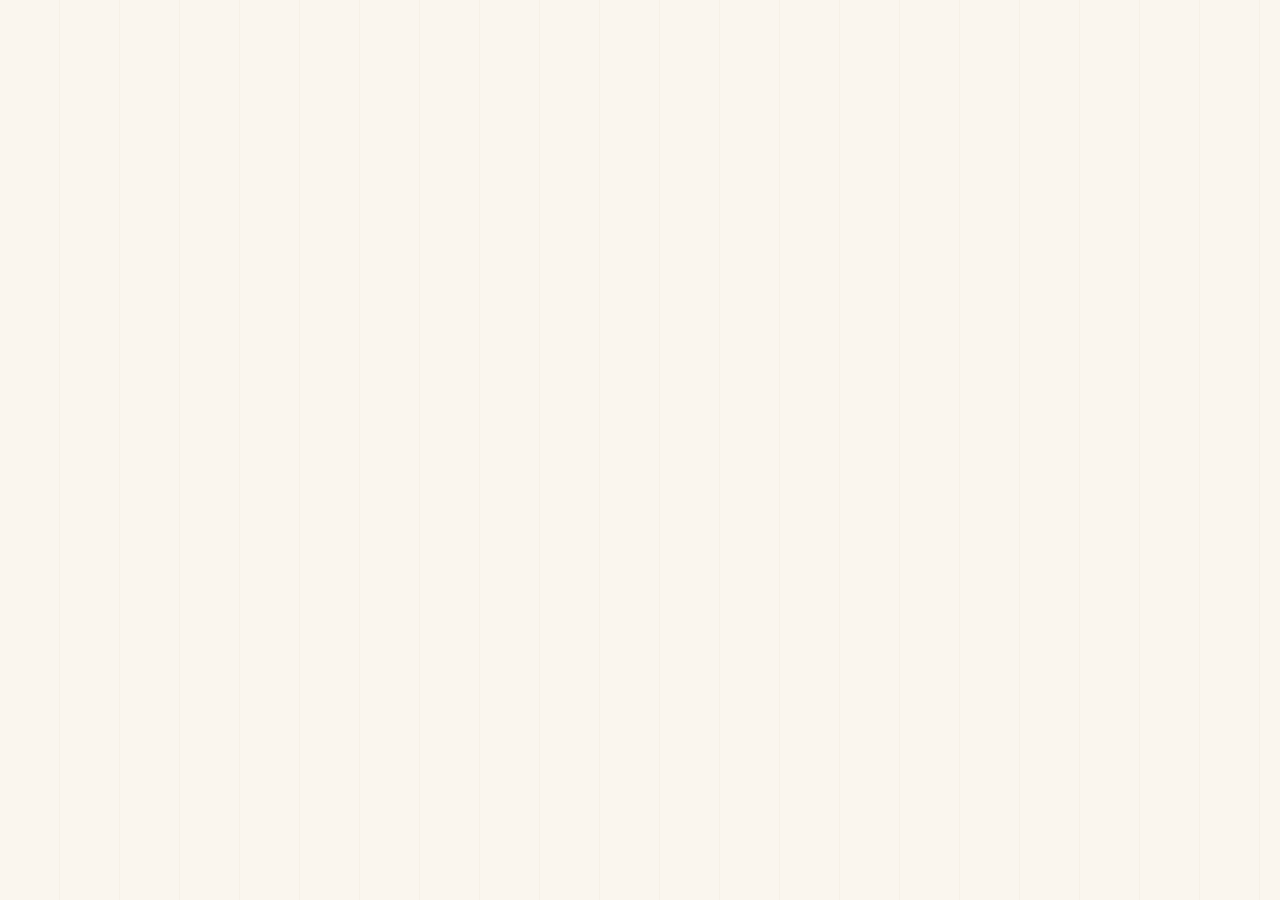
==== commit f2806dc4: "Copy e imagens atualizadas" ====
--- a/lt01v2/index.html
+++ b/lt01v2/index.html
@@ -7,896 +7,1040 @@
   <link rel="preconnect" href="https://fonts.googleapis.com">
   <link rel="preconnect" href="https://fonts.gstatic.com" crossorigin>
   <link href="https://fonts.googleapis.com/css2?family=Playfair+Display:ital,wght@0,400;0,500;0,600;1,400&family=Manrope:wght@300;400;500;600;700&family=Pinyon+Script&display=swap" rel="stylesheet">
-  <link rel="stylesheet" href="styles.css">
+  <style>
+/* ==========================================================
+   ALMA DE TERAPEUTA — Landing Page
+   Palette: cream + ivory backgrounds, antique gold accents
+   Typography: Playfair Display (titles), Manrope (body)
+   ========================================================== */
+
+:root {
+  --cream: #faf6ee;
+  --ivory: #f4ecdd;
+  --warm-white: #fbf8f2;
+  --gold: #b89759;
+  --gold-deep: #9a7c43;
+  --gold-light: #d4b67a;
+  --gold-soft: #e6d3a8;
+  --ink: #2b2419;
+  --ink-soft: #5a4f3f;
+  --line: rgba(184, 151, 89, 0.28);
+  --shadow: 0 24px 60px -28px rgba(154, 124, 67, 0.45);
+  --shadow-soft: 0 12px 30px -16px rgba(154, 124, 67, 0.35);
+}
+
+* { box-sizing: border-box; }
+
+html, body {
+  margin: 0;
+  padding: 0;
+  background: var(--cream);
+  color: var(--ink);
+  font-family: 'Manrope', system-ui, sans-serif;
+  font-size: 16px;
+  line-height: 1.6;
+  -webkit-font-smoothing: antialiased;
+  scroll-behavior: smooth;
+}
+
+/* Subtle vertical-line texture across whole page background */
+body::before {
+  content: '';
+  position: fixed;
+  inset: 0;
+  pointer-events: none;
+  z-index: 0;
+  background-image: repeating-linear-gradient(
+    to right,
+    transparent 0,
+    transparent 59px,
+    rgba(154, 124, 67, 0.04) 59px,
+    rgba(154, 124, 67, 0.04) 60px
+  );
+}
+
+/* Apply same vertical-line wash on top of opaque section backgrounds so the texture
+   carries through every section, not just the body. */
+.section::after,
+.bio-section::after,
+.trust::after,
+.guarantee::after,
+.hero::after,
+.faq-section::after {
+  content: '';
+  position: absolute;
+  inset: 0;
+  pointer-events: none;
+  z-index: 0;
+  background-image: repeating-linear-gradient(
+    to right,
+    transparent 0,
+    transparent 59px,
+    rgba(154, 124, 67, 0.025) 59px,
+    rgba(154, 124, 67, 0.025) 60px
+  );
+}
+.section > *,
+.bio-section > *,
+.trust > *,
+.guarantee > *,
+.hero > *,
+.faq-section > * { position: relative; z-index: 1; }
+/* Keep all section content above the texture */
+body > * { position: relative; z-index: 1; }
+
+img { max-width: 100%; display: block; }
+
+/* ----- Typography ----- */
+.serif { font-family: 'Playfair Display', Georgia, serif; font-weight: 500; letter-spacing: -0.01em; }
+.script {
+  font-family: 'Pinyon Script', 'Great Vibes', cursive;
+  font-weight: 400;
+  font-style: normal;
+  color: var(--gold);
+}
+.smallcaps {
+  font-family: 'Manrope', sans-serif;
+  font-weight: 500;
+  letter-spacing: 0.32em;
+  text-transform: uppercase;
+  font-size: 11px;
+  color: var(--gold-deep);
+}
+
+h1, h2, h3, h4 { font-family: 'Playfair Display', serif; font-weight: 500; color: var(--ink); margin: 0; line-height: 1.15; letter-spacing: -0.015em; }
+p { margin: 0; }
+
+/* ----- Layout helpers ----- */
+.container { width: 100%; max-width: 1180px; margin: 0 auto; padding: 0 28px; }
+.narrow { max-width: 880px; }
+
+.section { padding: 110px 0; position: relative; }
+.section-tight { padding: 80px 0; }
+
+/* ----- Decorative divider ----- */
+.divider-ornament {
+  display: flex; align-items: center; justify-content: center;
+  gap: 14px; margin: 22px 0;
+}
+.divider-ornament::before, .divider-ornament::after {
+  content: ''; flex: 1; max-width: 110px; height: 1px;
+  background: linear-gradient(to right, transparent, var(--gold) 50%, transparent);
+}
+.divider-ornament .diamond {
+  width: 8px; height: 8px; background: var(--gold);
+  transform: rotate(45deg); flex-shrink: 0;
+}
+
+.gold-line {
+  width: 64px; height: 1px;
+  background: linear-gradient(to right, transparent, var(--gold), transparent);
+  margin: 18px auto;
+}
+
+/* ----- Buttons ----- */
+.btn {
+  display: inline-flex; align-items: center; justify-content: center;
+  gap: 12px;
+  padding: 18px 38px;
+  font-family: 'Manrope', sans-serif;
+  font-weight: 600;
+  font-size: 13px;
+  letter-spacing: 0.22em;
+  text-transform: uppercase;
+  color: var(--cream);
+  background: linear-gradient(135deg, #c9a868 0%, #b89759 50%, #9a7c43 100%);
+  border: 1px solid rgba(255,255,255,0.35);
+  border-radius: 999px;
+  cursor: pointer;
+  text-decoration: none;
+  box-shadow:
+    0 1px 0 rgba(255,255,255,0.5) inset,
+    0 -1px 0 rgba(0,0,0,0.12) inset,
+    0 14px 30px -10px rgba(154, 124, 67, 0.55);
+  transition: transform .25s ease, box-shadow .25s ease, filter .25s ease;
+  position: relative;
+  outline: none;
+}
+.btn:hover { transform: translateY(-1px); filter: brightness(1.05); box-shadow: 0 1px 0 rgba(255,255,255,0.5) inset, 0 -1px 0 rgba(0,0,0,0.12) inset, 0 18px 36px -10px rgba(154,124,67,0.65); }
+.btn:active { transform: translateY(1px); }
+.btn .arrow { font-size: 18px; letter-spacing: 0; }
+
+.btn-outline {
+  background: transparent;
+  color: var(--gold-deep);
+  border: 1px solid var(--gold);
+  box-shadow: none;
+}
+.btn-outline:hover { background: var(--gold); color: var(--cream); }
+
+.btn-lg { padding: 22px 48px; font-size: 14px; }
+
+/* ----- Card ----- */
+.card {
+  background: var(--warm-white);
+  border: 1px solid var(--line);
+  border-radius: 6px;
+  padding: 32px;
+  position: relative;
+  transition: transform .3s ease, box-shadow .3s ease;
+}
+.card:hover { transform: translateY(-3px); box-shadow: var(--shadow-soft); }
+
+/* ----- Icon circles (line-art gold) ----- */
+.icon-circle {
+  width: 54px; height: 54px;
+  border: 1px solid var(--gold);
+  border-radius: 50%;
+  display: inline-flex; align-items: center; justify-content: center;
+  color: var(--gold-deep);
+  flex-shrink: 0;
+  background: rgba(255,255,255,0.4);
+}
+.icon-circle.lg { width: 72px; height: 72px; }
+.icon-circle svg { width: 26px; height: 26px; stroke: currentColor; fill: none; stroke-width: 1.4; }
+.icon-circle.lg svg { width: 34px; height: 34px; }
+
+/* ----- Photo placeholder (BG simulating Ana's photo) -----
+   Soft cream/ivory gradients with golden particles + sparkle to evoke
+   the reference ad backdrop. */
+.ana-bg {
+  position: absolute; inset: 0;
+  background:
+    radial-gradient(ellipse 70% 60% at 78% 55%, rgba(212,182,122,0.32) 0%, rgba(212,182,122,0) 60%),
+    radial-gradient(ellipse 60% 50% at 85% 80%, rgba(184,151,89,0.22) 0%, rgba(184,151,89,0) 70%),
+    radial-gradient(ellipse 50% 40% at 75% 30%, rgba(255,250,230,0.6) 0%, rgba(255,250,230,0) 70%),
+    linear-gradient(135deg, #fbf8f2 0%, #f4ecdd 45%, #e9dcc1 100%);
+  overflow: hidden;
+}
+.ana-bg::before {
+  content: '';
+  position: absolute; inset: 0;
+  background-image:
+    radial-gradient(circle at 70% 25%, rgba(255,240,200,0.9) 0%, transparent 1px),
+    radial-gradient(circle at 80% 60%, rgba(255,240,200,0.7) 0%, transparent 1.5px),
+    radial-gradient(circle at 65% 75%, rgba(255,240,200,0.8) 0%, transparent 1px),
+    radial-gradient(circle at 90% 35%, rgba(255,240,200,0.6) 0%, transparent 1px),
+    radial-gradient(circle at 60% 50%, rgba(255,240,200,0.5) 0%, transparent 1px),
+    radial-gradient(circle at 78% 90%, rgba(255,240,200,0.7) 0%, transparent 1.5px);
+  background-size: 100% 100%;
+  pointer-events: none;
+}
+.ana-bg::after {
+  /* silhouette suggesting the figure on the right side */
+  content: '';
+  position: absolute;
+  right: -5%;
+  bottom: 0;
+  width: 55%;
+  height: 95%;
+  background:
+    radial-gradient(ellipse 45% 55% at 55% 40%, rgba(255,245,225,0.55) 0%, rgba(255,245,225,0) 70%),
+    radial-gradient(ellipse 35% 70% at 50% 70%, rgba(255,250,235,0.7) 0%, rgba(255,250,235,0) 70%);
+  filter: blur(4px);
+  pointer-events: none;
+}
+
+/* Sparkle particles overlay */
+.sparkles {
+  position: absolute; inset: 0; pointer-events: none;
+  background-image:
+    radial-gradient(circle, rgba(212,182,122,0.6) 1px, transparent 1.5px),
+    radial-gradient(circle, rgba(212,182,122,0.4) 1px, transparent 1.5px);
+  background-size: 60px 60px, 110px 110px;
+  background-position: 12px 24px, 50px 80px;
+  opacity: 0.4;
+}
+
+/* Gold shimmer ribbon */
+.ribbon {
+  position: absolute;
+  pointer-events: none;
+  background: linear-gradient(135deg, transparent 0%, rgba(212,182,122,0.4) 40%, rgba(255,235,190,0.7) 50%, rgba(212,182,122,0.4) 60%, transparent 100%);
+  filter: blur(8px);
+}
+
+/* ----- Reveal animation ----- */
+.reveal { opacity: 0; transform: translateY(20px); transition: opacity .9s ease, transform .9s ease; }
+.reveal.in { opacity: 1; transform: none; }
+
+/* ----- Scrollbar ----- */
+::-webkit-scrollbar { width: 10px; }
+::-webkit-scrollbar-track { background: var(--cream); }
+::-webkit-scrollbar-thumb { background: var(--gold-light); border-radius: 10px; }
+
+/* ----- Top promo bar ----- */
+.promo-bar {
+  background: linear-gradient(90deg, #2b2419 0%, #3a311f 50%, #2b2419 100%);
+  color: var(--gold-light);
+  text-align: center;
+  padding: 12px 16px;
+  font-size: 12px;
+  letter-spacing: 0.15em;
+  font-weight: 500;
+}
+.promo-bar .pulse-dot {
+  display: inline-block; width: 6px; height: 6px; border-radius: 50%;
+  background: var(--gold); margin-right: 10px; vertical-align: middle;
+  animation: pulse 1.6s ease-in-out infinite;
+}
+@keyframes pulse {
+  0%, 100% { opacity: 0.5; transform: scale(1); }
+  50% { opacity: 1; transform: scale(1.4); }
+}
+
+/* ----- Nav ----- */
+.nav {
+  position: sticky; top: 0; z-index: 50;
+  background: rgba(250, 246, 238, 0.85);
+  backdrop-filter: blur(14px);
+  border-bottom: 1px solid var(--line);
+}
+.nav-inner {
+  display: flex; align-items: center; justify-content: space-between;
+  padding: 16px 28px; max-width: 1180px; margin: 0 auto;
+}
+.nav-logo img { height: 42px; }
+.nav-cta { font-size: 11px; padding: 12px 22px; }
+
+/* ----- Hero ----- */
+.hero {
+  position: relative;
+  height: 100vh;
+  min-height: 720px;
+  padding: 60px 0 0;
+  overflow: hidden;
+  display: flex;
+  align-items: stretch;
+}
+.hero .container { width: 100%; display: flex; flex-direction: column; justify-content: flex-end; }
+.hero-grid {
+  display: grid;
+  grid-template-columns: 1fr 1fr;
+  gap: 40px;
+  align-items: end;
+  position: relative;
+  z-index: 2;
+  height: 100%;
+}
+.hero-text { padding-bottom: 60px; align-self: center; }
+.hero-photo-wrap { height: 100%; display: flex; align-items: flex-end; justify-content: center; }
+.hero-photo-wrap img { max-height: calc(100vh - 100px); width: auto !important; }
+.hero h1 {
+  font-size: clamp(40px, 5.4vw, 78px);
+  line-height: 1.05;
+  margin: 22px 0;
+}
+.hero h1 .script { font-size: 1.05em; line-height: 0.9; display: block; margin-top: 4px; color: var(--gold); }
+.hero-list { list-style: none; padding: 0; margin: 36px 0 44px; display: grid; gap: 16px; }
+.hero-list li { display: flex; align-items: center; gap: 18px; }
+.hero-list .line { flex: 1; height: 1px; background: var(--line); position: relative; max-width: 80px; }
+.hero-list .line::after { content: ''; position: absolute; right: -4px; top: 50%; transform: translateY(-50%) rotate(45deg); width: 6px; height: 6px; background: var(--gold); }
+.hero-list span.label { font-size: 17px; color: var(--ink-soft); font-weight: 500; }
+
+.hero-photo-wrap {
+  position: relative;
+  aspect-ratio: 4 / 5;
+  border-radius: 4px;
+  overflow: hidden;
+  box-shadow: 0 30px 80px -30px rgba(154,124,67,0.5);
+}
+
+/* ----- Trust strip ----- */
+.trust {
+  position: relative;
+  background: var(--warm-white);
+  border-top: 1px solid var(--line);
+  border-bottom: 1px solid var(--line);
+  padding: 32px 0;
+}
+.trust-grid {
+  display: grid;
+  grid-template-columns: repeat(4, 1fr);
+  gap: 32px;
+  align-items: center;
+}
+.trust-item {
+  display: flex; align-items: center; gap: 14px;
+  border-right: 1px solid var(--line);
+  padding-right: 24px;
+}
+.trust-item:last-child { border-right: none; }
+.trust-item .label { font-size: 13px; color: var(--ink-soft); line-height: 1.3; }
+
+/* ----- Section header ----- */
+.section-head { text-align: center; margin-bottom: 70px; }
+.section-head h2 { font-size: clamp(34px, 4.2vw, 56px); margin-top: 12px; }
+.section-head h2 .script { display: block; line-height: 0.9; margin-top: 2px; }
+.section-head p { color: var(--ink-soft); max-width: 640px; margin: 22px auto 0; font-size: 17px; }
+
+/* ----- Pains grid ----- */
+.pains-grid {
+  display: grid;
+  grid-template-columns: repeat(3, 1fr);
+  gap: 24px;
+}
+.pain-card {
+  background: var(--warm-white);
+  border: 1px solid var(--line);
+  padding: 36px 28px;
+  border-radius: 4px;
+  position: relative;
+  transition: all .3s ease;
+}
+.pain-card:hover { transform: translateY(-4px); box-shadow: var(--shadow-soft); border-color: var(--gold); }
+.pain-card .icon-circle { margin-bottom: 22px; }
+.pain-card h3 { font-size: 22px; margin-bottom: 12px; line-height: 1.25; }
+.pain-card p { color: var(--ink-soft); font-size: 15px; }
+
+/* ----- Benefits ----- */
+.benefits-section { background: var(--cream); position: relative; }
+.benefits-section::before {
+  content: ''; position: absolute; inset: 0;
+  background: radial-gradient(ellipse at top, rgba(184,151,89,0.06), transparent 60%);
+  pointer-events: none;
+}
+.benefits-grid {
+  display: grid;
+  grid-template-columns: repeat(3, 1fr);
+  gap: 32px;
+  position: relative;
+}
+.benefit-card {
+  background: var(--warm-white);
+  border: 1px solid var(--line);
+  padding: 36px 28px;
+  text-align: left;
+  transition: transform .3s, box-shadow .3s, border-color .3s;
+  position: relative;
+}
+.benefit-card::before {
+  content: '';
+  position: absolute;
+  top: 0; left: 0;
+  width: 40px; height: 1px;
+  background: var(--gold);
+}
+.benefit-card:hover { transform: translateY(-4px); box-shadow: var(--shadow-soft); border-color: var(--gold); }
+.benefit-card .icon-circle { margin-bottom: 22px; }
+.benefit-card h3 { font-size: 21px; margin-bottom: 10px; line-height: 1.25; color: var(--ink); }
+.benefit-card p { color: var(--ink-soft); font-size: 15px; line-height: 1.55; }
+
+/* ----- VSL ----- */
+.vsl-wrap {
+  max-width: 920px; margin: 0 auto;
+  position: relative;
+}
+.vsl-frame {
+  aspect-ratio: 16/9;
+  background: linear-gradient(135deg, #2b2419, #3a311f);
+  border: 1px solid var(--gold);
+  border-radius: 4px;
+  position: relative;
+  overflow: hidden;
+  display: flex; align-items: center; justify-content: center;
+  cursor: pointer;
+  box-shadow: var(--shadow);
+}
+.vsl-frame::before {
+  content: ''; position: absolute; inset: 0;
+  background:
+    radial-gradient(ellipse at center, rgba(184,151,89,0.18) 0%, transparent 60%),
+    repeating-linear-gradient(45deg, transparent 0, transparent 30px, rgba(184,151,89,0.05) 30px, rgba(184,151,89,0.05) 31px);
+}
+.vsl-play {
+  width: 90px; height: 90px;
+  border-radius: 50%;
+  background: rgba(184,151,89,0.95);
+  display: flex; align-items: center; justify-content: center;
+  position: relative; z-index: 2;
+  box-shadow: 0 0 0 12px rgba(184,151,89,0.15), 0 0 0 24px rgba(184,151,89,0.08);
+  transition: transform .3s;
+}
+.vsl-frame:hover .vsl-play { transform: scale(1.06); }
+.vsl-play::after {
+  content: ''; width: 0; height: 0;
+  border-left: 22px solid var(--cream);
+  border-top: 14px solid transparent;
+  border-bottom: 14px solid transparent;
+  margin-left: 6px;
+}
+.vsl-caption { position: absolute; bottom: 24px; left: 24px; color: var(--gold-light); font-family: 'Playfair Display', serif; font-style: italic; font-size: 18px; }
+
+/* ----- Bio section with BG ----- */
+.bio-section {
+  position: relative;
+  overflow: hidden;
+  padding: 130px 0;
+}
+.bio-bg {
+  position: absolute; inset: 0;
+  background:
+    radial-gradient(ellipse 70% 80% at 22% 60%, rgba(212,182,122,0.35) 0%, transparent 60%),
+    radial-gradient(ellipse 50% 50% at 15% 80%, rgba(184,151,89,0.2) 0%, transparent 70%),
+    linear-gradient(135deg, #f4ecdd 0%, #fbf8f2 50%, #ede0c5 100%);
+}
+.bio-grid {
+  display: grid; grid-template-columns: 1fr 1.2fr; gap: 80px; align-items: center;
+  position: relative; z-index: 2;
+}
+.bio-photo {
+  aspect-ratio: 3/4;
+  position: relative;
+  border-radius: 4px;
+  overflow: hidden;
+  box-shadow: 0 30px 80px -30px rgba(154,124,67,0.55);
+}
+.bio-photo .ana-bg::after {
+  right: 10%;
+  width: 70%;
+}
+.bio-text h2 { font-size: clamp(38px, 4.5vw, 60px); margin: 18px 0 28px; }
+.bio-text h2 .script { font-size: 1.15em; display: block; line-height: 0.9; margin-top: 4px; }
+.bio-text p { color: var(--ink-soft); font-size: 17px; margin-bottom: 20px; line-height: 1.75; }
+.bio-stats {
+  display: grid; grid-template-columns: repeat(3, 1fr);
+  gap: 24px; margin-top: 44px;
+  padding-top: 36px; border-top: 1px solid var(--line);
+}
+.bio-stat .num { font-family: 'Playfair Display', serif; font-size: 42px; color: var(--gold-deep); line-height: 1; }
+.bio-stat .label { font-size: 13px; color: var(--ink-soft); margin-top: 8px; letter-spacing: 0.05em; }
+
+/* ----- Journey timeline ----- */
+.journey {
+  background: linear-gradient(180deg, var(--cream) 0%, var(--ivory) 100%);
+}
+.timeline { max-width: 820px; margin: 0 auto; position: relative; }
+.timeline::before {
+  content: ''; position: absolute;
+  left: 38px; top: 30px; bottom: 30px;
+  width: 1px; background: var(--gold-soft);
+}
+.timeline-item {
+  display: grid; grid-template-columns: 80px 1fr;
+  gap: 32px;
+  padding: 28px 0;
+  position: relative;
+}
+.timeline-day {
+  width: 78px; height: 78px;
+  border-radius: 50%;
+  border: 1px solid var(--gold);
+  background: var(--warm-white);
+  display: flex; flex-direction: column; align-items: center; justify-content: center;
+  font-family: 'Playfair Display', serif;
+  color: var(--gold-deep);
+  position: relative; z-index: 2;
+}
+.timeline-day .num { font-size: 30px; line-height: 1; }
+.timeline-day .label { font-size: 9px; letter-spacing: 0.2em; text-transform: uppercase; color: var(--gold); margin-top: 2px; }
+.timeline-content h3 { font-size: 26px; margin-bottom: 8px; }
+.timeline-content p { color: var(--ink-soft); font-size: 16px; }
+
+/* ----- Includes / What you receive ----- */
+.includes-grid {
+  display: grid; grid-template-columns: repeat(2, 1fr); gap: 22px;
+}
+.include-item {
+  display: grid; grid-template-columns: auto 1fr; gap: 20px;
+  padding: 24px;
+  background: var(--warm-white);
+  border: 1px solid var(--line);
+  border-radius: 4px;
+  align-items: start;
+}
+.include-check {
+  width: 36px; height: 36px;
+  border-radius: 50%;
+  background: var(--gold);
+  color: var(--cream);
+  display: inline-flex; align-items: center; justify-content: center;
+  font-size: 14px;
+  flex-shrink: 0;
+}
+.include-item h4 { font-size: 19px; margin-bottom: 6px; }
+.include-item p { color: var(--ink-soft); font-size: 14px; }
+
+/* ----- Bonus grid ----- */
+.bonus-section { background: linear-gradient(180deg, var(--ivory) 0%, var(--cream) 100%); }
+.bonus-grid {
+  display: grid; grid-template-columns: repeat(3, 1fr); gap: 22px;
+}
+.bonus-card {
+  background: var(--warm-white);
+  border: 1px solid var(--line);
+  border-radius: 4px;
+  padding: 32px 26px;
+  position: relative;
+  transition: all .3s ease;
+}
+.bonus-card:hover { transform: translateY(-4px); box-shadow: var(--shadow-soft); border-color: var(--gold-light); }
+.bonus-tag {
+  position: absolute; top: 0; right: 24px;
+  background: var(--gold);
+  color: var(--cream);
+  font-size: 10px;
+  letter-spacing: 0.2em;
+  font-weight: 600;
+  padding: 6px 14px;
+  border-radius: 0 0 4px 4px;
+}
+.bonus-card .icon-circle { margin-bottom: 20px; }
+.bonus-card h4 { font-size: 20px; margin-bottom: 10px; line-height: 1.25; }
+.bonus-card p { color: var(--ink-soft); font-size: 14px; }
+.bonus-value { display: inline-block; margin-top: 14px; color: var(--gold-deep); font-size: 13px; font-weight: 600; letter-spacing: 0.08em; }
+
+/* ----- Testimonials carousel ----- */
+.testi-carousel {
+  display: grid;
+  grid-template-columns: 48px 1fr 48px;
+  gap: 20px;
+  align-items: center;
+  max-width: 1180px;
+  margin: 0 auto;
+}
+.testi-viewport {
+  overflow: hidden;
+  width: 100%;
+}
+.testi-track {
+  display: flex;
+  transition: transform .6s cubic-bezier(.6,.05,.2,1);
+  width: 100%;
+}
+.testi-slide {
+  padding: 0 12px;
+  box-sizing: border-box;
+}
+.testi-arrow {
+  width: 48px; height: 48px;
+  border-radius: 50%;
+  border: 1px solid var(--gold);
+  background: var(--warm-white);
+  color: var(--gold-deep);
+  cursor: pointer;
+  display: inline-flex; align-items: center; justify-content: center;
+  transition: background .25s, color .25s, transform .2s;
+  padding: 0;
+}
+.testi-arrow:hover { background: var(--gold); color: var(--cream); transform: scale(1.05); }
+.testi-arrow:active { transform: scale(0.96); }
+
+.testi-dots {
+  display: flex; justify-content: center; gap: 10px;
+  margin-top: 36px;
+}
+.testi-dot {
+  width: 8px; height: 8px;
+  border-radius: 50%;
+  border: 1px solid var(--gold);
+  background: transparent;
+  cursor: pointer;
+  padding: 0;
+  transition: all .25s;
+}
+.testi-dot.active {
+  background: var(--gold);
+  width: 28px;
+  border-radius: 4px;
+}
+
+@media (max-width: 700px) {
+  .testi-carousel { grid-template-columns: 40px 1fr 40px; gap: 8px; }
+  .testi-arrow { width: 40px; height: 40px; }
+  .testi-slide { padding: 0 6px; }
+}
+.testimonials-section { background: var(--cream); }
+.testi-grid {
+  display: grid; grid-template-columns: repeat(2, 1fr); gap: 24px;
+}
+.testi {
+  background: var(--warm-white);
+  border: 1px solid var(--line);
+  border-radius: 4px;
+  padding: 36px;
+  position: relative;
+}
+.testi-quote {
+  font-family: 'Playfair Display', serif;
+  font-size: 80px;
+  color: var(--gold-soft);
+  position: absolute;
+  top: 14px; right: 28px;
+  line-height: 1;
+}
+.testi-stars { color: var(--gold); letter-spacing: 4px; margin-bottom: 16px; font-size: 14px; }
+.testi-text { color: var(--ink-soft); font-style: italic; font-size: 15px; line-height: 1.7; }
+.testi-author {
+  display: flex; align-items: center; gap: 14px; margin-top: 24px;
+  padding-top: 20px; border-top: 1px solid var(--line);
+}
+.testi-avatar {
+  width: 46px; height: 46px;
+  border-radius: 50%;
+  background: linear-gradient(135deg, var(--gold-light), var(--gold-deep));
+  color: var(--cream);
+  display: inline-flex; align-items: center; justify-content: center;
+  font-family: 'Playfair Display', serif;
+  font-size: 18px;
+}
+.testi-name { font-size: 15px; font-weight: 600; color: var(--ink); }
+.testi-loc { font-size: 12px; color: var(--ink-soft); }
+
+/* ----- Pricing ----- */
+.pricing-section {
+  background:
+    linear-gradient(180deg, rgba(244,236,221,0.92) 0%, rgba(237,224,197,0.96) 100%),
+    url('assets/oferta-bg.png') center/cover no-repeat;
+  background-attachment: scroll, scroll;
+  position: relative;
+  overflow: hidden;
+}
+.pricing-section::before {
+  content: '';
+  position: absolute; inset: 0;
+  background:
+    radial-gradient(ellipse 80% 60% at 50% 50%, rgba(251,248,242,0.5) 0%, rgba(251,248,242,0) 70%);
+  pointer-events: none;
+}
+.pricing-card {
+  max-width: 560px; margin: 0 auto;
+  background: var(--warm-white);
+  border: 1px solid var(--gold);
+  border-radius: 6px;
+  padding: 52px 44px;
+  text-align: center;
+  box-shadow: 0 40px 80px -30px rgba(154,124,67,0.4);
+  position: relative;
+}
+.pricing-card::before {
+  content: '';
+  position: absolute; inset: 6px;
+  border: 1px solid var(--gold-soft);
+  border-radius: 4px;
+  pointer-events: none;
+}
+.pricing-list {
+  list-style: none; padding: 0; margin: 28px 0 36px;
+  text-align: left; display: grid; gap: 14px;
+}
+.pricing-list li {
+  display: grid; grid-template-columns: auto 1fr; gap: 14px;
+  align-items: start;
+  font-size: 15px; color: var(--ink-soft);
+}
+.pricing-check { color: var(--gold); font-weight: 700; }
+.pricing-check strong { color: var(--ink); font-weight: 600; }
+
+.price {
+  margin: 32px 0;
+  display: flex; flex-direction: column; align-items: center;
+}
+.price .label { font-size: 13px; color: var(--ink-soft); letter-spacing: 0.15em; text-transform: uppercase; }
+.price .price-from {
+  font-size: 16px;
+  color: var(--ink-soft);
+  font-family: 'Manrope', sans-serif;
+  margin-bottom: 6px;
+  letter-spacing: 0.02em;
+}
+.price .price-from s {
+  text-decoration: line-through;
+  text-decoration-color: rgba(177, 122, 60, 0.6);
+  text-decoration-thickness: 1.5px;
+}
+.price .install-row {
+  display: flex;
+  align-items: baseline;
+  justify-content: center;
+  gap: 12px;
+  margin: 10px 0 4px;
+}
+.price .install-row .x {
+  font-size: 22px;
+  color: var(--ink-soft);
+  font-family: 'Manrope', sans-serif;
+  letter-spacing: 0.02em;
+}
+.price .install-row .amount {
+  display: inline-flex;
+  align-items: baseline;
+  color: var(--gold-deep);
+  font-family: 'Playfair Display', serif;
+  line-height: 1;
+}
+.price .install-row .currency {
+  font-size: 28px;
+  margin-right: 6px;
+  font-weight: 600;
+}
+.price .install-row .value {
+  font-size: 72px;
+  font-weight: 700;
+  letter-spacing: -0.01em;
+}
+.price .or { color: var(--ink-soft); font-size: 14px; margin-top: 10px; font-style: italic; }
+.price .or strong { color: var(--ink); font-weight: 600; }
+
+.pricing-gift {
+  display: inline-flex;
+  align-items: center;
+  justify-content: center;
+  width: 22px;
+  flex-shrink: 0;
+  font-size: 16px;
+  margin-top: 1px;
+}
+
+.urgency-note {
+  margin-top: 18px;
+  padding: 14px 18px;
+  background: rgba(177, 122, 60, 0.08);
+  border: 1px dashed rgba(177, 122, 60, 0.35);
+  border-radius: 12px;
+  text-align: center;
+  display: flex;
+  flex-direction: column;
+  gap: 4px;
+}
+.urgency-note strong {
+  font-family: 'Manrope', sans-serif;
+  font-size: 13px;
+  font-weight: 700;
+  letter-spacing: 0.18em;
+  color: var(--gold-deep);
+  text-transform: uppercase;
+}
+.urgency-note span {
+  font-size: 13.5px;
+  color: var(--ink-soft);
+  font-style: italic;
+  line-height: 1.45;
+}
+
+.pay-icons {
+  display: flex; justify-content: center; gap: 14px;
+  margin-top: 28px; padding-top: 24px;
+  border-top: 1px solid var(--line);
+  font-size: 12px; color: var(--ink-soft);
+}
+
+/* ----- Guarantee ----- */
+.guarantee {
+  position: relative;
+  background: var(--warm-white);
+  border-top: 1px solid var(--line);
+  border-bottom: 1px solid var(--line);
+}
+.guarantee-grid {
+  display: grid; grid-template-columns: auto 1fr; gap: 50px; align-items: center;
+  max-width: 920px; margin: 0 auto;
+}
+.guarantee-seal {
+  width: 220px; height: auto;
+  display: flex; align-items: center; justify-content: center;
+  flex-direction: column;
+  color: var(--gold-deep);
+  text-align: center;
+  position: relative;
+  filter: drop-shadow(0 18px 30px rgba(154,124,67,0.25));
+}
+.guarantee-seal .num { font-family: 'Playfair Display', serif; font-size: 40px; line-height: 1; }
+.guarantee-seal .txt { font-size: 11px; letter-spacing: 0.18em; margin-top: 4px; }
+.guarantee-text h3 { font-size: 32px; margin-bottom: 18px; }
+.guarantee-text p { color: var(--ink-soft); font-size: 16px; line-height: 1.75; }
+.guarantee-text em { color: var(--gold-deep); font-style: italic; }
+
+/* ----- FAQ ----- */
+.faq-section { position: relative; background: var(--cream); }
+.faq-list { max-width: 820px; margin: 0 auto; }
+.faq-item {
+  border-bottom: 1px solid var(--line);
+  padding: 6px 0;
+}
+.faq-q {
+  display: flex; justify-content: space-between; align-items: center;
+  padding: 24px 0;
+  cursor: pointer;
+  font-family: 'Playfair Display', serif;
+  font-size: 20px;
+  color: var(--ink);
+  user-select: none;
+  transition: color .2s;
+}
+.faq-q:hover { color: var(--gold-deep); }
+.faq-toggle {
+  width: 32px; height: 32px;
+  border: 1px solid var(--gold);
+  border-radius: 50%;
+  display: inline-flex; align-items: center; justify-content: center;
+  color: var(--gold-deep);
+  font-size: 18px;
+  flex-shrink: 0;
+  transition: transform .3s, background .3s, color .3s;
+}
+.faq-item.open .faq-toggle { background: var(--gold); color: var(--cream); transform: rotate(45deg); }
+.faq-a {
+  max-height: 0; overflow: hidden;
+  transition: max-height .4s ease, padding .3s ease;
+  color: var(--ink-soft);
+  font-size: 15px; line-height: 1.75;
+}
+.faq-item.open .faq-a {
+  max-height: 400px; padding: 0 0 24px;
+}
+
+/* ----- Final CTA ----- */
+.final-cta {
+  background:
+    linear-gradient(180deg, rgba(43,36,25,0.93) 0%, rgba(58,49,31,0.96) 100%),
+    url('assets/final-cta-bg.png') center/cover no-repeat;
+  color: var(--cream);
+  text-align: center;
+  position: relative;
+  overflow: hidden;
+}
+.final-cta::before, .final-cta::after {
+  content: ''; position: absolute;
+  width: 500px; height: 500px;
+  border-radius: 50%;
+  background: radial-gradient(circle, rgba(184,151,89,0.15) 0%, transparent 70%);
+  pointer-events: none;
+}
+.final-cta::before { top: -200px; left: -100px; }
+.final-cta::after { bottom: -200px; right: -100px; }
+.final-cta h2 { color: var(--cream); font-size: clamp(36px, 4.5vw, 60px); }
+.final-cta h2 .script { color: var(--gold-light); font-size: 1.1em; display: block; }
+.final-cta p { color: rgba(250, 246, 238, 0.75); font-size: 18px; max-width: 600px; margin: 24px auto 40px; }
+
+/* ----- Footer ----- */
+.footer {
+  background: #1f1a13;
+  color: rgba(250, 246, 238, 0.55);
+  padding: 50px 0 30px;
+  text-align: center;
+  font-size: 13px;
+}
+.footer a { color: var(--gold-light); text-decoration: none; }
+.footer-links { margin: 16px 0; }
+.footer-links a { margin: 0 14px; }
+.footer-disclaimer { max-width: 760px; margin: 24px auto 0; font-size: 12px; line-height: 1.7; opacity: 0.75; }
+
+/* ----- Floating petals ----- */
+.petal {
+  position: absolute;
+  pointer-events: none;
+  z-index: 1;
+  opacity: 0.55;
+  filter: drop-shadow(0 6px 12px rgba(154,124,67,0.18));
+  transition: transform 0.1s linear;
+  will-change: transform;
+}
+.petal img { width: 100%; height: auto; display: block; }
+.petal.float { animation: petalFloat 9s ease-in-out infinite; }
+.petal.float-slow { animation: petalFloat 14s ease-in-out infinite; }
+.petal.float-rev { animation: petalFloatRev 11s ease-in-out infinite; }
+@keyframes petalFloat {
+  0%, 100% { transform: translateY(0) rotate(var(--rot, 0deg)); }
+  50% { transform: translateY(-18px) rotate(calc(var(--rot, 0deg) + 6deg)); }
+}
+@keyframes petalFloatRev {
+  0%, 100% { transform: translateY(0) rotate(var(--rot, 0deg)); }
+  50% { transform: translateY(14px) rotate(calc(var(--rot, 0deg) - 6deg)); }
+}
+
+/* ----- Sticky mobile CTA ----- */
+.sticky-cta {
+  position: fixed; bottom: 0; left: 0; right: 0;
+  background: var(--warm-white);
+  border-top: 1px solid var(--gold-soft);
+  padding: 12px 16px;
+  display: none;
+  z-index: 60;
+  box-shadow: 0 -10px 30px -10px rgba(0,0,0,0.15);
+}
+.sticky-cta .btn { width: 100%; padding: 14px; font-size: 12px; }
+
+/* ===== Responsive ===== */
+@media (max-width: 980px) {
+  .hero { height: auto; min-height: auto; padding: 50px 0 0; }
+  .hero .container { padding-bottom: 0; }
+  .hero-grid { grid-template-columns: 1fr; gap: 30px; height: auto; }
+  .hero-text { padding-bottom: 0; }
+  .hero-photo-wrap { aspect-ratio: auto; max-width: 420px; margin: 0 auto; }
+  .hero-photo-wrap img { max-height: 70vh; margin-left: 0 !important; width: 100% !important; }
+  .bio-grid { grid-template-columns: 1fr; gap: 40px; }
+  .pains-grid { grid-template-columns: 1fr; }
+  .bonus-grid { grid-template-columns: 1fr; }
+  .testi-grid { grid-template-columns: 1fr; }
+  .includes-grid { grid-template-columns: 1fr; }
+  .benefits-grid { grid-template-columns: 1fr; gap: 20px; }
+  .trust-grid { grid-template-columns: repeat(2, 1fr); gap: 20px; }
+  .trust-item { border-right: none; padding-right: 0; }
+  .guarantee-grid { grid-template-columns: 1fr; gap: 30px; text-align: center; }
+  .guarantee-seal { margin: 0 auto; }
+  .section { padding: 70px 0; }
+  .bio-section { padding: 80px 0; }
+  .nav-cta { display: none; }
+  .sticky-cta { display: block; }
+  body { padding-bottom: 80px; }
+  .pricing-card { padding: 36px 24px; }
+}
+@media (max-width: 560px) {
+  .container { padding: 0 20px; }
+  .hero { padding: 50px 0 70px; min-height: auto; }
+  .hero h1 { font-size: 44px; }
+  .timeline-item { grid-template-columns: 64px 1fr; gap: 20px; }
+  .timeline-day { width: 64px; height: 64px; }
+  .timeline-day .num { font-size: 24px; }
+  .timeline::before { left: 31px; }
+  .promo-bar { font-size: 10px; letter-spacing: 0.08em; }
+}
+
+</style>
 </head>
 <body>
-
-  <!-- ===== Promo bar ===== -->
-  <div class="promo-bar">
-    <span class="pulse-dot"></span>
-    OFERTA ESPECIAL POR TEMPO LIMITADO — GARANTA SUA VAGA HOJE COM 9 BÔNUS EXCLUSIVOS
-  </div>
-
-  <!-- ===== Nav ===== -->
-  <nav class="nav">
-    <div class="nav-inner">
-      <a href="#" class="nav-logo" aria-label="Alma de Terapeuta">
-        <img src="assets/logo.png" alt="Alma de Terapeuta">
-      </a>
-      <a href="#oferta" class="btn nav-cta">Quero me inscrever <span class="arrow">→</span></a>
-    </div>
-  </nav>
-
-  <!-- ===== Hero ===== -->
-  <header class="hero">
-    <div class="ana-bg"></div>
-    <div class="sparkles"></div>
-
-    <div class="petal float" style="top:12%; left:6%; width:70px; --rot:-20deg; transform:rotate(-20deg);">
-      <img src="assets/petala.webp" alt="">
-    </div>
-    <div class="petal float-rev" style="top:70%; right:8%; width:55px; z-index:3; --rot:30deg; transform:rotate(30deg);">
-      <img src="assets/petala.webp" alt="">
-    </div>
-
-    <div class="ribbon" style="top:60%; left:-10%; width:60%; height:180px; transform:rotate(-12deg);"></div>
-    <div class="ribbon" style="top:20%; right:-15%; width:60%; height:160px; transform:rotate(15deg);"></div>
-
-    <div class="container">
-      <div class="hero-grid">
-        <div class="hero-text reveal in" style="width:569px; height:739px;">
-          <span class="smallcaps">Método Exclusivo · Ana Martha</span>
-          <h1 class="serif" style="font-size:52px; line-height:1.1;">
-            Aprenda o <em style="font-style:italic; color:var(--gold-deep);">Toque Terapêutico</em> que alivia dores e abra as portas para uma <em style="font-style:italic; color:var(--gold-deep);">nova profissão</em>
-          </h1>
-          <p style="margin-top:22px; font-size:17px; color:var(--ink-soft); line-height:1.6; max-width:540px;">
-            O Alma de Terapeuta é exatamente o que você precisa para despertar o poder das suas mãos e mudar de vida sem ter que abandonar o que você faz hoje.
-          </p>
-          <div class="divider-ornament" style="justify-content:flex-start;">
-            <span style="width:60px; height:1px; background:var(--gold);"></span>
-            <span class="diamond"></span>
-            <span style="flex:1; max-width:120px; height:1px; background:linear-gradient(to right, var(--gold), transparent);"></span>
-          </div>
-
-          <ul class="hero-list" style="width:auto; height:auto;">
-            <li>
-              <span class="icon-circle">
-                <svg viewBox="0 0 24 24"><circle cx="12" cy="12" r="9"/><path d="M12 7v5l3 2"/></svg>
-              </span>
-              <span class="line"></span>
-              <span class="label">Seu primeiro atendimento em <strong>24h</strong></span>
-            </li>
-            <li>
-              <span class="icon-circle">
-                <svg viewBox="0 0 24 24"><path d="M3 13l4-4 3 1 3-3 4 1 4 4M7 17l3-3M21 11v5a2 2 0 0 1-2 2h-2l-3-3"/></svg>
-              </span>
-              <span class="line"></span>
-              <span class="label">Seu primeiro cliente em <strong>2 dias</strong></span>
-            </li>
-            <li>
-              <span class="icon-circle">
-                <svg viewBox="0 0 24 24"><path d="M5 19c0-9 6-15 15-15 0 9-6 15-15 15zM5 19c2-5 5-8 10-10"/></svg>
-              </span>
-              <span class="line"></span>
-              <span class="label">Uma <strong>nova vida</strong> nos próximos meses</span>
-            </li>
-          </ul>
-
-          <div style="display:flex; gap:24px; align-items:center; margin:20px 0 18px; flex-wrap:wrap;">
-            <span style="display:inline-flex; align-items:center; gap:8px; font-size:13px; color:var(--ink-soft); letter-spacing:0.05em;">
-              <span class="icon-circle" style="width:32px; height:32px;">
-                <svg viewBox="0 0 24 24"><circle cx="12" cy="12" r="9"/><path d="M10 8l6 4-6 4V8z" fill="currentColor"/></svg>
-              </span>
-              <strong>100% online</strong>
-            </span>
-            <span style="display:inline-flex; align-items:center; gap:8px; font-size:13px; color:var(--ink-soft); letter-spacing:0.05em;">
-              <span class="icon-circle" style="width:32px; height:32px;">
-                <svg viewBox="0 0 24 24"><circle cx="12" cy="9" r="6"/><path d="M9 14l-2 7 5-3 5 3-2-7M10 9l1.5 1.5L15 7"/></svg>
-              </span>
-              <strong>Certificado de conclusão incluso</strong>
-            </span>
-          </div>
-
-          <a href="#oferta" class="btn btn-lg">Despertar o poder das minhas mãos <span class="arrow">→</span></a>
-          <p style="margin-top:20px; font-size:13px; color:var(--ink-soft); letter-spacing:0.05em;">
-            🔒 Pagamento 100% seguro · Garantia de satisfação · +51 mil alunas formadas
-          </p>
-        </div>
-
-        <div class="hero-photo-wrap reveal in" style="background:transparent; box-shadow:none; overflow:visible; aspect-ratio:auto; align-self:end; margin-bottom:-1px;">
-          <img src="assets/ana_hero.png" alt="Ana Martha" style="width:115%; max-width:none; margin-left:-7%; height:auto; display:block; position:relative; z-index:2; filter:drop-shadow(0 30px 40px rgba(154,124,67,0.25));">
-        </div>
-      </div>
-    </div>
-  </header>
-
-  <!-- ===== Trust strip ===== -->
-  <section class="trust">
-    <div class="container">
-      <div class="trust-grid">
-        <div class="trust-item">
-          <span class="icon-circle">
-            <svg viewBox="0 0 24 24"><path d="M12 3l2.6 5.7 6.4.6-4.8 4.4 1.4 6.3L12 17l-5.6 3 1.4-6.3L3 9.3l6.4-.6L12 3z"/></svg>
-          </span>
-          <div class="label"><strong>98% das alunas</strong><br>indicam o curso</div>
-        </div>
-        <div class="trust-item">
-          <span class="icon-circle">
-            <svg viewBox="0 0 24 24"><circle cx="12" cy="9" r="6"/><path d="M9 14l-2 7 5-3 5 3-2-7M10 9l1.5 1.5L15 7"/></svg>
-          </span>
-          <div class="label"><strong>Top Indicado</strong><br>pela Hotmart no Brasil</div>
-        </div>
-        <div class="trust-item">
-          <span class="icon-circle">
-            <svg viewBox="0 0 24 24"><path d="M4 5a2 2 0 0 1 2-2h13v16H6a2 2 0 0 0-2 2V5zM6 17h13"/></svg>
-          </span>
-          <div class="label"><strong>Certificado</strong><br>de Conclusão Incluso</div>
-        </div>
-        <div class="trust-item">
-          <span class="icon-circle">
-            <svg viewBox="0 0 24 24"><path d="M12 3l8 3v6c0 5-3.5 8-8 9-4.5-1-8-4-8-9V6l8-3zM9 12l2 2 4-4"/></svg>
-          </span>
-          <div class="label"><strong>Método Exclusivo</strong><br>Reconhecido pela Faculdade Brasília</div>
-        </div>
-      </div>
-    </div>
-  </section>
-
-  <!-- ===== Benefits ===== -->
-  <section class="section benefits-section">
-    <div class="container">
-      <div class="section-head reveal">
-        <span class="smallcaps">Por que escolher</span>
-        <h2 class="serif">
-          Benefícios do<br>
-          <span class="script" style="font-size:1.2em;">Alma de Terapeuta</span>
-        </h2>
-        <div class="gold-line"></div>
-      </div>
-
-      <div class="benefits-grid">
-        <div class="benefit-card reveal">
-          <span class="icon-circle lg">
-            <svg viewBox="0 0 24 24"><circle cx="12" cy="12" r="9"/><path d="M12 7v5l3 2"/></svg>
-          </span>
-          <h3 class="serif">Aprenda a Técnica em apenas 1 dia</h3>
-          <p>Com aulas práticas, direto ao ponto.</p>
-        </div>
-        <div class="benefit-card reveal">
-          <span class="icon-circle lg">
-            <svg viewBox="0 0 24 24"><path d="M12 20s-7-4.5-7-10a4 4 0 0 1 7-2.6A4 4 0 0 1 19 10c0 5.5-7 10-7 10z"/></svg>
-          </span>
-          <h3 class="serif">Cuidado sem dor</h3>
-          <p>Não gera dor nem no seu paciente e nem em você.</p>
-        </div>
-        <div class="benefit-card reveal">
-          <span class="icon-circle lg">
-            <svg viewBox="0 0 24 24"><circle cx="12" cy="12" r="9"/><path d="M12 7v10M9 9h4.5a1.5 1.5 0 1 1 0 3H10a1.5 1.5 0 1 0 0 3h5"/></svg>
-          </span>
-          <h3 class="serif">R$ 100 por hora</h3>
-          <p>Uma sessão da técnica vale no mínimo 1h.</p>
-        </div>
-        <div class="benefit-card reveal">
-          <span class="icon-circle lg">
-            <svg viewBox="0 0 24 24"><path d="M3 13l4-4 3 1 3-3 4 1 4 4M7 17l3-3M21 11v5a2 2 0 0 1-2 2h-2l-3-3"/></svg>
-          </span>
-          <h3 class="serif">Cliente em 2 dias</h3>
-          <p>Você conquista seu primeiro cliente em apenas 48 horas usando apenas o WhatsApp.</p>
-        </div>
-        <div class="benefit-card reveal">
-          <span class="icon-circle lg">
-            <svg viewBox="0 0 24 24"><path d="M3 12a9 9 0 0 1 15-6.7L21 8M21 12a9 9 0 0 1-15 6.7L3 16M21 4v4h-4M3 20v-4h4"/></svg>
-          </span>
-          <h3 class="serif">Transição gradual</h3>
-          <p>Você não precisa parar tudo que está fazendo para começar a atender.</p>
-        </div>
-        <div class="benefit-card reveal">
-          <span class="icon-circle lg">
-            <svg viewBox="0 0 24 24"><path d="M12 4v16M4 12h16"/></svg>
-          </span>
-          <h3 class="serif">ZERO equipamentos</h3>
-          <p>Você só precisa das suas mãos para atender.</p>
-        </div>
-        <div class="benefit-card reveal">
-          <span class="icon-circle lg">
-            <svg viewBox="0 0 24 24"><path d="M3 18v-7h18v7M3 18h18M3 11V7M21 11V9a2 2 0 0 0-2-2h-9v4"/></svg>
-          </span>
-          <h3 class="serif">Comece em casa</h3>
-          <p>Seus primeiros atendimentos na sua casa ou na casa da cliente.</p>
-        </div>
-      </div>
-
-      <div style="text-align:center; margin-top:60px;" class="reveal">
-        <a href="#oferta" class="btn btn-lg">Quero me inscrever agora <span class="arrow">→</span></a>
-      </div>
-    </div>
-  </section>
-
-  <!-- ===== Testimonials ===== -->
-  <section class="section testimonials-section">
-    <div class="container">
-      <div class="section-head reveal">
-        <span class="smallcaps">Histórias reais</span>
-        <h2 class="serif">
-          O que nossas alunas<br>
-          <span class="script" style="font-size:1.2em;">dizem</span>
-        </h2>
-        <div class="gold-line"></div>
-      </div>
-
-      <div class="testi-carousel reveal">
-        <button class="testi-arrow testi-arrow-prev" aria-label="Anterior">
-          <svg viewBox="0 0 24 24" width="20" height="20" fill="none" stroke="currentColor" stroke-width="1.5"><path d="M15 18l-6-6 6-6"/></svg>
-        </button>
-
-        <div class="testi-viewport">
-          <div class="testi-track" id="testi-track">
-            <div class="testi-slide">
-              <div class="testi">
-                <div class="testi-quote">"</div>
-                <div class="testi-stars">★ ★ ★ ★ ★</div>
-                <p class="testi-text">"Eu não tinha experiência alguma com terapia. Em 7 dias estava atendendo, e consegui minha primeira cliente logo no segundo dia! O método é claro, prático e fácil de seguir."</p>
-                <div class="testi-author">
-                  <span class="testi-avatar serif">M</span>
-                  <div>
-                    <div class="testi-name">Maria Silva</div>
-                    <div class="testi-loc">Terapeuta — São Paulo, SP</div>
-                  </div>
-                </div>
-              </div>
-            </div>
-            <div class="testi-slide">
-              <div class="testi">
-                <div class="testi-quote">"</div>
-                <div class="testi-stars">★ ★ ★ ★ ★</div>
-                <p class="testi-text">"Nunca imaginei que em uma semana já estaria recebendo pela minha prática. O método é incrível e super didático! A Ana Martha realmente cuida de cada detalhe."</p>
-                <div class="testi-author">
-                  <span class="testi-avatar serif">J</span>
-                  <div>
-                    <div class="testi-name">Juliana Costa</div>
-                    <div class="testi-loc">Terapeuta — Belo Horizonte, MG</div>
-                  </div>
-                </div>
-              </div>
-            </div>
-            <div class="testi-slide">
-              <div class="testi">
-                <div class="testi-quote">"</div>
-                <div class="testi-stars">★ ★ ★ ★ ★</div>
-                <p class="testi-text">"Eu tinha muito medo de começar, mas a Ana Martha me guiou em cada passo. Hoje tenho agenda cheia toda semana e uma renda que mudou minha vida."</p>
-                <div class="testi-author">
-                  <span class="testi-avatar serif">C</span>
-                  <div>
-                    <div class="testi-name">Carla Mendes</div>
-                    <div class="testi-loc">Terapeuta — Curitiba, PR</div>
-                  </div>
-                </div>
-              </div>
-            </div>
-            <div class="testi-slide">
-              <div class="testi">
-                <div class="testi-quote">"</div>
-                <div class="testi-stars">★ ★ ★ ★ ★</div>
-                <p class="testi-text">"Comecei sem experiência alguma. Hoje tenho uma clientela fiel e uma renda que mudou completamente minha vida. Recomendo de olhos fechados."</p>
-                <div class="testi-author">
-                  <span class="testi-avatar serif">A</span>
-                  <div>
-                    <div class="testi-name">Amanda Ferreira</div>
-                    <div class="testi-loc">Terapeuta — Rio de Janeiro, RJ</div>
-                  </div>
-                </div>
-              </div>
-            </div>
-            <div class="testi-slide">
-              <div class="testi">
-                <div class="testi-quote">"</div>
-                <div class="testi-stars">★ ★ ★ ★ ★</div>
-                <p class="testi-text">"O suporte no WhatsApp é excepcional. Me senti acompanhada em cada dúvida. Curso nota 10, sem dúvidas! Me trouxe segurança em todos os atendimentos."</p>
-                <div class="testi-author">
-                  <span class="testi-avatar serif">F</span>
-                  <div>
-                    <div class="testi-name">Fernanda Lima</div>
-                    <div class="testi-loc">Terapeuta — Salvador, BA</div>
-                  </div>
-                </div>
-              </div>
-            </div>
-            <div class="testi-slide">
-              <div class="testi">
-                <div class="testi-quote">"</div>
-                <div class="testi-stars">★ ★ ★ ★ ★</div>
-                <p class="testi-text">"O material ilustrado é tudo! Uso durante os atendimentos e me sinto muito mais segura e profissional. Foi a melhor decisão que tomei nos últimos anos."</p>
-                <div class="testi-author">
-                  <span class="testi-avatar serif">P</span>
-                  <div>
-                    <div class="testi-name">Patricia Souza</div>
-                    <div class="testi-loc">Terapeuta — Porto Alegre, RS</div>
-                  </div>
-                </div>
-              </div>
-            </div>
-          </div>
-        </div>
-
-        <button class="testi-arrow testi-arrow-next" aria-label="Próximo">
-          <svg viewBox="0 0 24 24" width="20" height="20" fill="none" stroke="currentColor" stroke-width="1.5"><path d="M9 6l6 6-6 6"/></svg>
-        </button>
-      </div>
-
-      <div class="testi-dots" id="testi-dots"></div>
-    </div>
-  </section>
-
-  <!-- ===== VSL ===== -->
-  <section class="section">
-    <div class="container">
-      <div class="designer-note reveal" style="margin:0 auto 60px; max-width:920px; border:2px dashed var(--gold); background:rgba(184,151,89,0.06); padding:40px 32px; text-align:center; position:relative;">
-        <span style="position:absolute; top:-12px; left:24px; background:var(--cream); padding:0 12px; font-size:11px; letter-spacing:0.18em; color:var(--gold-deep); font-weight:600;">NOTA AO DESIGNER</span>
-        <p style="margin:0; color:var(--ink); font-size:15px; line-height:1.7; font-family:inherit; font-style:normal;">
-          Inserir aqui um <strong>mockup composto</strong> com:<br>
-          <strong>FOTO DA ANA</strong> · <strong>FOTO DA PLATAFORMA</strong> · <strong>IMAGENS FECHADAS EM MÃOS</strong>
-          <br>
-          <span style="color:var(--ink-soft); font-size:13px; font-style:italic;">(evitar mostrar que é massagem)</span>
-        </p>
-      </div>
-
-      <div class="section-head reveal">
-        <span class="smallcaps">Conheça o método</span>
-        <h2 class="serif">
-          O que é o <em style="font-style:italic; color:var(--gold-deep);">Alma de Terapeuta?</em>
-        </h2>
-        <div class="gold-line"></div>
-        <p>
-          É um curso rápido e prático para você aprender uma técnica validada até por médicos para alívio de dores. É a melhor forma de você iniciar os seus atendimentos, ganhando R$ 100 por hora, ainda nos próximos 3 dias, mesmo começando do zero e sem ter que comprar equipamentos.
-        </p>
-      </div>
-
-      <div style="text-align:center; margin-top:20px;" class="reveal">
-        <a href="#oferta" class="btn btn-lg">Quero começar agora <span class="arrow">→</span></a>
-      </div>
-    </div>
-  </section>
-
-  <!-- ===== Includes ===== -->
-  <section class="section">
-    <div class="container">
-      <div class="section-head reveal">
-        <span class="smallcaps">O que está incluso</span>
-        <h2 class="serif">
-          Tudo que você<br>
-          <span class="script" style="font-size:1.2em;">vai receber</span>
-        </h2>
-        <div class="gold-line"></div>
-      </div>
-      <div class="includes-grid">
-        <div class="include-item reveal">
-          <span class="include-check">✓</span>
-          <div>
-            <h4 class="serif">Método Registrado e Exclusivo</h4>
-            <p>Técnica exclusiva, desenvolvida e registrada por mim, com resultados comprovados por milhares de alunas.</p>
-          </div>
-        </div>
-        <div class="include-item reveal">
-          <span class="include-check">✓</span>
-          <div>
-            <h4 class="serif">Aulas Práticas e Didáticas</h4>
-            <p>Conteúdo simples de entender, direto ao ponto, para você absorver rápido e colocar em prática no mesmo dia.</p>
-          </div>
-        </div>
-        <div class="include-item reveal">
-          <span class="include-check">✓</span>
-          <div>
-            <h4 class="serif">Material de Estudos Ilustrado</h4>
-            <p>Material completo, visual e fácil de consultar durante os seus atendimentos, em qualquer lugar que estiver.</p>
-          </div>
-        </div>
-        <div class="include-item reveal">
-          <span class="include-check">✓</span>
-          <div>
-            <h4 class="serif">Mensagens prontas para enviar</h4>
-            <p>Mensagens para copiar e colar para conquistar suas primeiras pacientes através do WhatsApp, sem ser invasiva e sem constrangimento nenhum.</p>
-          </div>
-        </div>
-        <div class="include-item reveal">
-          <span class="include-check">✓</span>
-          <div>
-            <h4 class="serif">Monitor do curso no WhatsApp</h4>
-            <p>Tire suas dúvidas diretamente com especialistas de forma humanizada, sempre que precisar.</p>
-          </div>
-        </div>
-        <div class="include-item reveal">
-          <span class="include-check">✓</span>
-          <div>
-            <h4 class="serif">Acesso Vitalício + Certificado</h4>
-            <p>Acesse todas as aulas e materiais para sempre. Receba seu Certificado de Conclusão ao terminar o curso.</p>
-          </div>
-        </div>
-        <div class="include-item reveal">
-          <span class="include-check">✓</span>
-          <div>
-            <h4 class="serif">30 Dias para experimentar</h4>
-            <p>Não gostou? Você tem 30 dias para pedir seu dinheiro de volta, sem perguntas, sem burocracia, sem precisar explicar nada a ninguém.</p>
-          </div>
-        </div>
-        <div class="include-item reveal">
-          <span class="include-check">✓</span>
-          <div>
-            <h4 class="serif">Entre os Mais Bem Avaliados do Brasil</h4>
-            <p>Alunas dão avaliações acima de 90/100 e estamos entre os mais indicados pela Hotmart no País.</p>
-          </div>
-        </div>
-      </div>
-    </div>
-  </section>
-
-  <!-- ===== Pains ===== -->
-  <section class="section" style="background:var(--warm-white);">
-    <div class="container">
-      <div class="section-head reveal">
-        <span class="smallcaps">Para quem é</span>
-        <h2 class="serif">
-          Curso feito <em style="font-style:italic; color:var(--gold-deep);">sob medida</em><br>
-          para você que:
-        </h2>
-        <div class="gold-line"></div>
-      </div>
-
-      <div class="pains-board reveal" style="max-width:760px; margin:0 auto; background:var(--cream); border:1px solid var(--line); padding:48px 56px; position:relative; box-shadow:var(--shadow-soft);">
-        <span style="position:absolute; top:0; left:0; width:60px; height:2px; background:var(--gold);"></span>
-        <span style="position:absolute; bottom:0; right:0; width:60px; height:2px; background:var(--gold);"></span>
-        <ul style="list-style:none; padding:0; margin:0; display:flex; flex-direction:column; gap:20px;">
-          <li style="display:flex; align-items:flex-start; gap:18px; font-size:18px; color:var(--ink); line-height:1.5; padding-bottom:20px; border-bottom:1px solid var(--line);">
-            <span style="flex-shrink:0; width:32px; height:32px; border-radius:50%; border:1px solid var(--gold); display:inline-flex; align-items:center; justify-content:center; color:var(--gold-deep); margin-top:-2px;">
-              <svg width="14" height="14" viewBox="0 0 24 24" fill="none" stroke="currentColor" stroke-width="2.4" stroke-linecap="round" stroke-linejoin="round"><path d="M5 12l5 5L20 7"/></svg>
-            </span>
-            <span>Quer ganhar melhor</span>
-          </li>
-          <li style="display:flex; align-items:flex-start; gap:18px; font-size:18px; color:var(--ink); line-height:1.5; padding-bottom:20px; border-bottom:1px solid var(--line);">
-            <span style="flex-shrink:0; width:32px; height:32px; border-radius:50%; border:1px solid var(--gold); display:inline-flex; align-items:center; justify-content:center; color:var(--gold-deep); margin-top:-2px;">
-              <svg width="14" height="14" viewBox="0 0 24 24" fill="none" stroke="currentColor" stroke-width="2.4" stroke-linecap="round" stroke-linejoin="round"><path d="M5 12l5 5L20 7"/></svg>
-            </span>
-            <span>Quer ajudar pessoas e ser reconhecida pelo que faz</span>
-          </li>
-          <li style="display:flex; align-items:flex-start; gap:18px; font-size:18px; color:var(--ink); line-height:1.5; padding-bottom:20px; border-bottom:1px solid var(--line);">
-            <span style="flex-shrink:0; width:32px; height:32px; border-radius:50%; border:1px solid var(--gold); display:inline-flex; align-items:center; justify-content:center; color:var(--gold-deep); margin-top:-2px;">
-              <svg width="14" height="14" viewBox="0 0 24 24" fill="none" stroke="currentColor" stroke-width="2.4" stroke-linecap="round" stroke-linejoin="round"><path d="M5 12l5 5L20 7"/></svg>
-            </span>
-            <span>Não quer investir em equipamentos caros</span>
-          </li>
-          <li style="display:flex; align-items:flex-start; gap:18px; font-size:18px; color:var(--ink); line-height:1.5; padding-bottom:20px; border-bottom:1px solid var(--line);">
-            <span style="flex-shrink:0; width:32px; height:32px; border-radius:50%; border:1px solid var(--gold); display:inline-flex; align-items:center; justify-content:center; color:var(--gold-deep); margin-top:-2px;">
-              <svg width="14" height="14" viewBox="0 0 24 24" fill="none" stroke="currentColor" stroke-width="2.4" stroke-linecap="round" stroke-linejoin="round"><path d="M5 12l5 5L20 7"/></svg>
-            </span>
-            <span>Quer uma renda extra mas não sabe por onde começar</span>
-          </li>
-          <li style="display:flex; align-items:flex-start; gap:18px; font-size:18px; color:var(--ink); line-height:1.5; padding-bottom:20px; border-bottom:1px solid var(--line);">
-            <span style="flex-shrink:0; width:32px; height:32px; border-radius:50%; border:1px solid var(--gold); display:inline-flex; align-items:center; justify-content:center; color:var(--gold-deep); margin-top:-2px;">
-              <svg width="14" height="14" viewBox="0 0 24 24" fill="none" stroke="currentColor" stroke-width="2.4" stroke-linecap="round" stroke-linejoin="round"><path d="M5 12l5 5L20 7"/></svg>
-            </span>
-            <span>Quer uma transição de carreira sem riscos</span>
-          </li>
-          <li style="display:flex; align-items:flex-start; gap:18px; font-size:18px; color:var(--ink); line-height:1.5; padding-bottom:20px;">
-            <span style="flex-shrink:0; width:32px; height:32px; border-radius:50%; border:1px solid var(--gold); display:inline-flex; align-items:center; justify-content:center; color:var(--gold-deep); margin-top:-2px;">
-              <svg width="14" height="14" viewBox="0 0 24 24" fill="none" stroke="currentColor" stroke-width="2.4" stroke-linecap="round" stroke-linejoin="round"><path d="M5 12l5 5L20 7"/></svg>
-            </span>
-            <span>Não tem tempo para cursos longos</span>
-          </li>
-        </ul>
-      </div>
-
-      <div style="text-align:center; margin-top:60px;" class="reveal">
-        <a href="#oferta" class="btn btn-lg">Quero me inscrever agora <span class="arrow">→</span></a>
-      </div>
-    </div>
-  </section>
-
-  <!-- ===== Bonuses ===== -->
-  <section class="section bonus-section">
-    <div class="container">
-      <div class="section-head reveal">
-        <span class="smallcaps">Somente para quem comprar hoje</span>
-        <h2 class="serif">
-          9 <em style="font-style:italic; color:var(--gold-deep);">Presentes</em>
-        </h2>
-        <div class="gold-line"></div>
-        <p>Presentes exclusivos para você garantir sua vaga nos próximos minutos.</p>
-      </div>
-
-      <div class="bonus-grid">
-        <div class="bonus-card reveal">
-          <span class="bonus-tag">BÔNUS 1</span>
-          <span class="icon-circle lg">
-            <svg viewBox="0 0 24 24"><path d="M3 10h18v3H3zM5 13v8h14v-8M12 10v11M9 10c-2 0-3-1-3-2.5S7 5 9 5c1.5 0 3 2 3 5M15 10c2 0 3-1 3-2.5S17 5 15 5c-1.5 0-3 2-3 5"/></svg>
-          </span>
-          <h4 class="serif">10 Matrículas Gratuitas</h4>
-          <p>Presenteie 10 pessoas importantes para caminhar junto com você no Alma de Terapeuta.</p>
-        </div>
-        <div class="bonus-card reveal">
-          <span class="bonus-tag">BÔNUS 2</span>
-          <span class="icon-circle lg">
-            <svg viewBox="0 0 24 24"><circle cx="12" cy="8" r="4"/><path d="M4 21c0-4.4 3.6-8 8-8s8 3.6 8 8"/></svg>
-          </span>
-          <h4 class="serif">1 dia de Mentoria, em grupo, com a Ana Martha</h4>
-          <p>Descubra como se tornar uma terapeuta indicada por médicos e reconhecida na sua região.</p>
-        </div>
-        <div class="bonus-card reveal">
-          <span class="bonus-tag">BÔNUS 3</span>
-          <span class="icon-circle lg">
-            <svg viewBox="0 0 24 24"><path d="M3 18v-7h18v7M3 18h18M3 11V7M21 11V9a2 2 0 0 0-2-2h-9v4"/></svg>
-          </span>
-          <h4 class="serif">Protocolo "Maca Improvisada"</h4>
-          <p>Como atender com excelência na casa do cliente ou em espaços pequenos.</p>
-        </div>
-        <div class="bonus-card reveal">
-          <span class="bonus-tag">BÔNUS 4</span>
-          <span class="icon-circle lg">
-            <svg viewBox="0 0 24 24"><path d="M4 6h16M4 12h16M4 18h10"/><circle cx="20" cy="18" r="1.5" fill="currentColor" stroke="none"/></svg>
-          </span>
-          <h4 class="serif">Guia de Indicações e Contraindicações</h4>
-          <p>Para você não errar nada nos primeiros atendimentos e agir com segurança desde o início.</p>
-        </div>
-        <div class="bonus-card reveal">
-          <span class="bonus-tag">BÔNUS 5</span>
-          <span class="icon-circle lg">
-            <svg viewBox="0 0 24 24"><path d="M14 4c4 0 6 2 6 6 0 4-7 11-7 11l-3-3s-3 1-4 0-1-3-1-3l-3-3s7-7 11-7zM10 14l-3 3M16 8a1 1 0 1 0 .01 0"/></svg>
-          </span>
-          <h4 class="serif">Workshop: Como Perder o Medo de Atender</h4>
-          <p>Workshop prático para você atender com confiança e profissionalismo desde o primeiro dia.</p>
-        </div>
-        <div class="bonus-card reveal">
-          <span class="bonus-tag">BÔNUS 6</span>
-          <span class="icon-circle lg">
-            <svg viewBox="0 0 24 24"><rect x="3" y="5" width="18" height="16" rx="1"/><path d="M3 10h18M8 3v4M16 3v4"/></svg>
-          </span>
-          <h4 class="serif">Curso Agenda Lotada, Terapeuta Realizada</h4>
-          <p>Estratégias completas para encher sua agenda e nunca mais ter um horário vazio na semana.</p>
-        </div>
-        <div class="bonus-card reveal">
-          <span class="bonus-tag">BÔNUS 7</span>
-          <span class="icon-circle lg">
-            <svg viewBox="0 0 24 24"><path d="M5 21V5a2 2 0 0 1 2-2h10a2 2 0 0 1 2 2v16M3 21h18M10 8h4M12 6v4M9 14h6M9 17h6"/></svg>
-          </span>
-          <h4 class="serif">Ingresso — Semana de Casos Clínicos</h4>
-          <p>Como não travar diante de pacientes com lipedema, fibromialgia, pós-cirúrgico e dor crônica.</p>
-        </div>
-        <div class="bonus-card reveal">
-          <span class="bonus-tag">BÔNUS 8</span>
-          <span class="icon-circle lg">
-            <svg viewBox="0 0 24 24"><path d="M3 7h15a3 3 0 0 1 3 3v8a2 2 0 0 1-2 2H5a2 2 0 0 1-2-2V7zM3 7a2 2 0 0 1 2-2h11M17 13h2"/></svg>
-          </span>
-          <h4 class="serif">R$ 100 de Cashback — TopCorpus</h4>
-          <p>Presente em cashback na Formação Profissionalizante e Certificada TopCorpus.</p>
-          <span class="bonus-value">Valor: R$ 100,00</span>
-        </div>
-        <div class="bonus-card reveal">
-          <span class="bonus-tag">BÔNUS 9</span>
-          <span class="icon-circle lg">
-            <svg viewBox="0 0 24 24"><path d="M5 8h14l-1 12H6L5 8zM9 8V6a3 3 0 0 1 6 0v2"/></svg>
-          </span>
-          <h4 class="serif">R$ 97 em Cashback — Loja TopCorpus</h4>
-          <p>Desconto especial na Loja de Produtos Terapêuticos TopCorpus para você começar equipada.</p>
-          <span class="bonus-value">Valor: R$ 97,00</span>
-        </div>
-      </div>
-    </div>
-  </section>
-
-  <!-- ===== Pricing ===== -->
-  <section class="section pricing-section" id="oferta">
-    <div class="sparkles"></div>
-    <div class="petal float" style="top:8%; left:5%; width:70px; --rot:-25deg; transform:rotate(-25deg);">
-      <img src="assets/petala.webp" alt="">
-    </div>
-    <div class="petal float-rev" style="bottom:15%; right:6%; width:85px; --rot:20deg; transform:rotate(20deg);">
-      <img src="assets/petala.webp" alt="">
-    </div>
-    <div class="container">
-      <div class="section-head reveal">
-        <span class="smallcaps">A sua vez chegou</span>
-        <h2 class="serif">
-          Escolha sua<br>
-          <span class="script" style="font-size:1.2em;">transformação hoje</span>
-        </h2>
-        <div class="gold-line"></div>
-        <p>+ 9 Bônus Exclusivos · Acesso Vitalício · Certificado Incluso</p>
-      </div>
-
-      <div class="pricing-card reveal">
-        <span class="smallcaps">Curso Alma de Terapeuta</span>
-        <h3 class="serif" style="font-size:32px; margin:14px 0 0;">
-          O método completo
-        </h3>
-        <div class="divider-ornament">
-          <span class="diamond"></span>
-        </div>
-
-        <ul class="pricing-list">
-          <li><span class="pricing-check">✓</span><span><strong>Método Alma de Terapeuta</strong> — registrado e exclusivo</span></li>
-          <li><span class="pricing-check">✓</span><span><strong>Material Ilustrado Completo</strong> — Para consultar sempre</span></li>
-          <li><span class="pricing-check">✓</span><span><strong>Mensagens prontas</strong> — para conquistar sua primeira cliente</span></li>
-          <li><span class="pricing-check">✓</span><span><strong>Monitor no WhatsApp</strong> — com especialistas reais</span></li>
-          <li><span class="pricing-check">✓</span><span><strong>Certificado de Conclusão</strong></span></li>
-          <li><span class="pricing-check">✓</span><span><strong>+ 9 presentes</strong> (10 matrículas adicionais, mentoria em grupo, workshops e cashbacks)</span></li>
-          <li><span class="pricing-check">✓</span><span><strong>Garantia total</strong> — 30 dias de prazo de arrependimento</span></li>
-        </ul>
-
-        <div class="price">
-          <span class="label">Por apenas</span>
-          <div class="install serif">
-            <span class="x">6x de</span>
-            <span class="currency">R$</span>7,83
-          </div>
-          <span class="or">— ou — <strong>R$ 47 à vista</strong></span>
-        </div>
-
-        <a href="https://pay.hotmart.com/P105538261K?off=x8lj2o7d&checkoutMode=10" target="_blank" rel="noopener" class="btn btn-lg" style="width:100%;">Comprar agora <span class="arrow">→</span></a>
-
-        <div class="pay-icons">
-          🔒 Pagamento seguro · Hotmart · Garantia de 30 dias
-        </div>
-      </div>
-    </div>
-  </section>
-
-  <!-- ===== Bio ===== -->
-  <section class="bio-section" id="bio">
-    <div class="bio-bg"></div>
-    <div class="petal float-slow" style="top:8%; right:5%; width:60px; --rot:25deg; transform:rotate(25deg);">
-      <img src="assets/petala.webp" alt="">
-    </div>
-    <div class="petal float" style="bottom:12%; left:4%; width:80px; --rot:-15deg; transform:rotate(-15deg);">
-      <img src="assets/petala.webp" alt="">
-    </div>
-    <div class="sparkles"></div>
-    <div class="container">
-      <div class="bio-grid">
-        <div class="bio-photo reveal" style="box-shadow:none; border-radius:0; overflow:visible; background:transparent;">
-          <img src="assets/ana_bio.webp" alt="Ana Martha" style="width:100%; height:auto; display:block; border-radius:8px;">
-        </div>
-
-        <div class="bio-text reveal">
-          <span class="smallcaps">Conheça sua professora</span>
-          <h2 class="serif">
-            Quem é<br>
-            <span class="script">Ana Martha?</span>
-          </h2>
-          <p style="font-style:italic; color:var(--gold-deep); font-size:18px; margin-bottom:28px;">
-            Criadora do Método Alma de Terapeuta
-          </p>
-          <p>
-            Ana Martha é referência nacional em terapia integrativa e formação de novas terapeutas.
-            Há mais de uma década dedica sua vida a transformar mulheres comuns em profissionais
-            confiantes, capazes de aliviar dores e construir uma renda digna a partir de suas próprias mãos.
-          </p>
-          <p>
-            Seu método registrado já formou mais de cinquenta mil alunas em todo o Brasil — mulheres
-            que partiram do zero, sem experiência prévia, e hoje têm agendas lotadas e o reconhecimento
-            que sempre buscaram. Ana acredita que toda mulher carrega em si o dom de cuidar.
-          </p>
-          <p>
-            O Alma de Terapeuta nasceu desse propósito: tornar acessível, prático e seguro o caminho
-            de quem deseja viver da terapia e fazer a diferença na vida das pessoas ao redor.
-          </p>
-
-          <div class="bio-stats">
-            <div class="bio-stat">
-              <div class="num serif">+51 mil</div>
-              <div class="label">Alunas formadas</div>
-            </div>
-            <div class="bio-stat">
-              <div class="num serif">9.8</div>
-              <div class="label">Reclame Aqui</div>
-            </div>
-            <div class="bio-stat">
-              <div class="num serif">100%</div>
-              <div class="label">Método exclusivo</div>
-            </div>
-          </div>
-        </div>
-      </div>
-    </div>
-  </section>
-
-  <!-- ===== Final CTA ===== -->
-  <section class="section final-cta">
-    <div class="petal float" style="top:15%; left:8%; width:65px; opacity:0.4; --rot:-30deg; transform:rotate(-30deg);">
-      <img src="assets/petala.webp" alt="">
-    </div>
-    <div class="petal float-rev" style="bottom:20%; right:7%; width:90px; opacity:0.4; --rot:15deg; transform:rotate(15deg);">
-      <img src="assets/petala.webp" alt="">
-    </div>
-    <div class="container reveal" style="position:relative; z-index:2;">
-      <span class="smallcaps" style="color:var(--gold-light);">Sua nova vida começa agora</span>
-      <h2 class="serif" style="margin-top:14px;">
-        Comece hoje a construir<br>
-        <span class="script" style="font-size:1.15em;">a vida que você merece</span>
-      </h2>
-      <div class="gold-line"></div>
-      <p>
-        Mais de <strong style="color:var(--gold-light);">7.000 mulheres</strong> já transformaram
-        suas vidas com o Alma de Terapeuta. Agora é a sua vez.
-      </p>
-      <a href="https://pay.hotmart.com/P105538261K?off=x8lj2o7d&checkoutMode=10" target="_blank" rel="noopener" class="btn btn-lg">Garantir minha vaga agora <span class="arrow">→</span></a>
-    </div>
-  </section>
-
-  <!-- ===== Journey ===== -->
-  <section class="section journey">
-    <div class="container">
-      <div class="section-head reveal">
-        <span class="smallcaps">Sua jornada de transformação</span>
-        <h2 class="serif">
-          Do zero à sua primeira renda<br>
-          <span class="script" style="font-size:1.1em;">em apenas 4 passos</span>
-        </h2>
-        <div class="gold-line"></div>
-      </div>
-
-      <div class="timeline">
-        <div class="timeline-item reveal">
-          <div class="timeline-day">
-            <div class="num serif">01</div>
-            <div class="label">Passo</div>
-          </div>
-          <div class="timeline-content">
-            <h3 class="serif">Aprenda a técnica</h3>
-            <p>Em apenas 1 dia você aprende a técnica.</p>
-          </div>
-        </div>
-        <div class="timeline-item reveal">
-          <div class="timeline-day">
-            <div class="num serif">02</div>
-            <div class="label">Passo</div>
-          </div>
-          <div class="timeline-content">
-            <h3 class="serif">Aplique a técnica</h3>
-            <p>Depois de aprender, já aplica em alguém próximo a você.</p>
-          </div>
-        </div>
-        <div class="timeline-item reveal">
-          <div class="timeline-day">
-            <div class="num serif">03</div>
-            <div class="label">Passo</div>
-          </div>
-          <div class="timeline-content">
-            <h3 class="serif">Assista à aula "Lista de Casamento"</h3>
-            <p>E já faz o que eu vou te pedir lá imediatamente.</p>
-          </div>
-        </div>
-        <div class="timeline-item reveal">
-          <div class="timeline-day">
-            <div class="num serif">04</div>
-            <div class="label">Passo</div>
-          </div>
-          <div class="timeline-content">
-            <h3 class="serif">Sua primeira cliente</h3>
-            <p>Agende sua primeira sessão e receba o seu primeiro Pix com a Terapia do Toque.</p>
-          </div>
-        </div>
-      </div>
-
-      <div style="text-align:center; margin-top:60px;" class="reveal">
-        <p class="serif" style="font-size:24px; color:var(--gold-deep); font-style:italic; margin-bottom:32px; letter-spacing:0.02em;">
-          É simples. É prático. É rápido.
-        </p>
-        <a href="#oferta" class="btn btn-lg">Garantir minha vaga com desconto <span class="arrow">→</span></a>
-      </div>
-    </div>
-  </section>
-
-  <!-- ===== Guarantee ===== -->
-  <section class="section guarantee" style="height:492px; font-size:17px;">
-    <div class="container">
-      <div class="guarantee-grid reveal" style="width:1016px; height:270px;">
-        <div class="guarantee-seal" style="border:none; background:transparent; padding:0;">
-          <img src="assets/selo-30-dias.webp" alt="Selo de Garantia 30 dias" style="height:auto; display:block; width:255px;">
-        </div>
-        <div class="guarantee-text">
-          <span class="smallcaps">Compre com tranquilidade</span>
-          <h3 class="serif" style="margin-top:10px;">30 dias de prazo de arrependimento</h3>
-          <p>
-            Testamos o nosso curso por você. Se por qualquer motivo — e olha que qualquer
-            motivo mesmo — você não ficar satisfeita, você tem até 30 dias para nos
-            avisar e devolvemos cada centavo investido. Sem perguntas, sem burocracia,
-            sem precisar explicar nada a ninguém.
-          </p>
-          <p style="margin-top:14px;">
-            São <em>30 dias inteiros</em> para experimentar o método sem risco algum.
-            Porque confiamos 100% no nosso método.
-          </p>
-        </div>
-      </div>
-    </div>
-  </section>
-
-  <!-- ===== FAQ ===== -->
-  <section class="section faq-section">
-    <div class="container">
-      <div class="section-head reveal">
-        <span class="smallcaps">Tire suas dúvidas</span>
-        <h2 class="serif">
-          Perguntas<br>
-          <span class="script" style="font-size:1.2em;">frequentes</span>
-        </h2>
-        <div class="gold-line"></div>
-      </div>
-
-      <div class="faq-list">
-        <div class="faq-item">
-          <div class="faq-q">
-            <span>Preciso ter experiência prévia para fazer o curso?</span>
-            <span class="faq-toggle">+</span>
-          </div>
-          <div class="faq-a">Não! O Alma de Terapeuta foi criado especialmente para quem está começando do zero. O método é passo a passo e você estará pronta para atender já no primeiro dia de curso.</div>
-        </div>
-        <div class="faq-item">
-          <div class="faq-q">
-            <span>Quanto tempo vou gastar por dia no curso?</span>
-            <span class="faq-toggle">+</span>
-          </div>
-          <div class="faq-a">Cada aula dura entre 20 e 40 minutos e foi pensada para caber na rotina mais cheia. Em apenas 1 hora por dia você consegue avançar com tranquilidade e absorver todo o conteúdo.</div>
-        </div>
-        <div class="faq-item">
-          <div class="faq-q">
-            <span>Precisarei de materiais ou equipamentos especiais?</span>
-            <span class="faq-toggle">+</span>
-          </div>
-          <div class="faq-a">Você pode começar com o que tem em casa. Ensinamos inclusive o protocolo "maca improvisada", para que nada seja barreira para o seu início. À medida que avança, você se equipa no seu ritmo.</div>
-        </div>
-        <div class="faq-item">
-          <div class="faq-q">
-            <span>O acesso ao curso tem prazo de validade?</span>
-            <span class="faq-toggle">+</span>
-          </div>
-          <div class="faq-a">Não. Você tem acesso vitalício a todas as aulas e materiais. Sempre que houver atualizações, você também terá acesso sem custo adicional.</div>
-        </div>
-        <div class="faq-item">
-          <div class="faq-q">
-            <span>Como funciona a garantia de satisfação?</span>
-            <span class="faq-toggle">+</span>
-          </div>
-          <div class="faq-a">Você tem 30 dias de prazo de arrependimento. Se por qualquer motivo você não ficar satisfeita, basta entrar em contato dentro desse período e devolvemos 100% do seu investimento. Sem perguntas, sem burocracia.</div>
-        </div>
-        <div class="faq-item">
-          <div class="faq-q">
-            <span>Como recebo os bônus após a compra?</span>
-            <span class="faq-toggle">+</span>
-          </div>
-          <div class="faq-a">Todos os bônus são liberados automaticamente na sua área de aluna logo após a confirmação do pagamento. Você recebe um e-mail com os acessos e instruções completas.</div>
-        </div>
-        <div class="faq-item">
-          <div class="faq-q">
-            <span>Posso parcelar no cartão de crédito?</span>
-            <span class="faq-toggle">+</span>
-          </div>
-          <div class="faq-a">Sim! O investimento pode ser dividido em até 6x de R$ 7,83 no cartão de crédito, ou R$ 47 à vista via PIX, boleto ou cartão.</div>
-        </div>
-      </div>
-    </div>
-  </section>
-
-  <!-- ===== Footer ===== -->
-  <footer class="footer">
-    <div class="container">
-      <img src="assets/logo.png" alt="Alma de Terapeuta" style="height:50px; margin:0 auto 20px; filter:brightness(1.1);">
-      <div>© 2026 Alma de Terapeuta · Todos os direitos reservados</div>
-      <div class="footer-links">
-        <a href="#">Política de Privacidade</a>·
-        <a href="#">Termos de Uso</a>·
-        <a href="#">Contato</a>
-      </div>
-      <p class="footer-disclaimer">
-        Este produto é distribuído pela plataforma Hotmart. Os depoimentos apresentados são relatos
-        reais de alunas. Os resultados podem variar de acordo com o esforço e dedicação de cada pessoa.
-      </p>
-    </div>
-  </footer>
-
-  <!-- ===== Sticky mobile CTA ===== -->
-  <div class="sticky-cta">
-    <a href="https://pay.hotmart.com/P105538261K?off=x8lj2o7d&checkoutMode=10" target="_blank" rel="noopener" class="btn">Quero me inscrever <span class="arrow">→</span></a>
-  </div>
-
-  <script src="script.js" defer></script>
+  <div id="root"></div>
+
+  <script src="https://unpkg.com/react@18.3.1/umd/react.development.js" integrity="sha384-hD6/rw4ppMLGNu3tX5cjIb+uRZ7UkRJ6BPkLpg4hAu/6onKUg4lLsHAs9EBPT82L" crossorigin="anonymous"></script>
+  <script src="https://unpkg.com/react-dom@18.3.1/umd/react-dom.development.js" integrity="sha384-u6aeetuaXnQ38mYT8rp6sbXaQe3NL9t+IBXmnYxwkUI2Hw4bsp2Wvmx4yRQF1uAm" crossorigin="anonymous"></script>
+  <script src="https://unpkg.com/@babel/standalone@7.29.0/babel.min.js" integrity="sha384-m08KidiNqLdpJqLq95G/LEi8Qvjl/xUYll3QILypMoQ65QorJ9Lvtp2RXYGBFj1y" crossorigin="anonymous"></script>
+
+  <script type="text/babel" src="icons.jsx"></script>
+  <script type="text/babel" src="sections.jsx"></script>
+  <script type="text/babel">
+    const App = () => (
+      <>
+        <PromoBar/>
+        <Nav/>
+        <Hero/>
+        <Trust/>
+        <Benefits/>
+        <Testimonials/>
+        <VSL/>
+        <Includes/>
+        <Pains/>
+        <Bonuses/>
+        <Pricing/>
+        <Bio/>
+        <FinalCTA/>
+        <Journey/>
+        <Guarantee/>
+        <FAQ/>
+        <Footer/>
+        <StickyCTA/>
+      </>
+    );
+
+    ReactDOM.createRoot(document.getElementById('root')).render(<App/>);
+
+    // Reveal-on-scroll
+    setTimeout(() => {
+      const io = new IntersectionObserver((entries) => {
+        entries.forEach(e => { if (e.isIntersecting) e.target.classList.add('in'); });
+      }, { threshold: 0.12 });
+      document.querySelectorAll('.reveal').forEach(el => io.observe(el));
+    }, 200);
+  </script>
 </body>
 </html>
